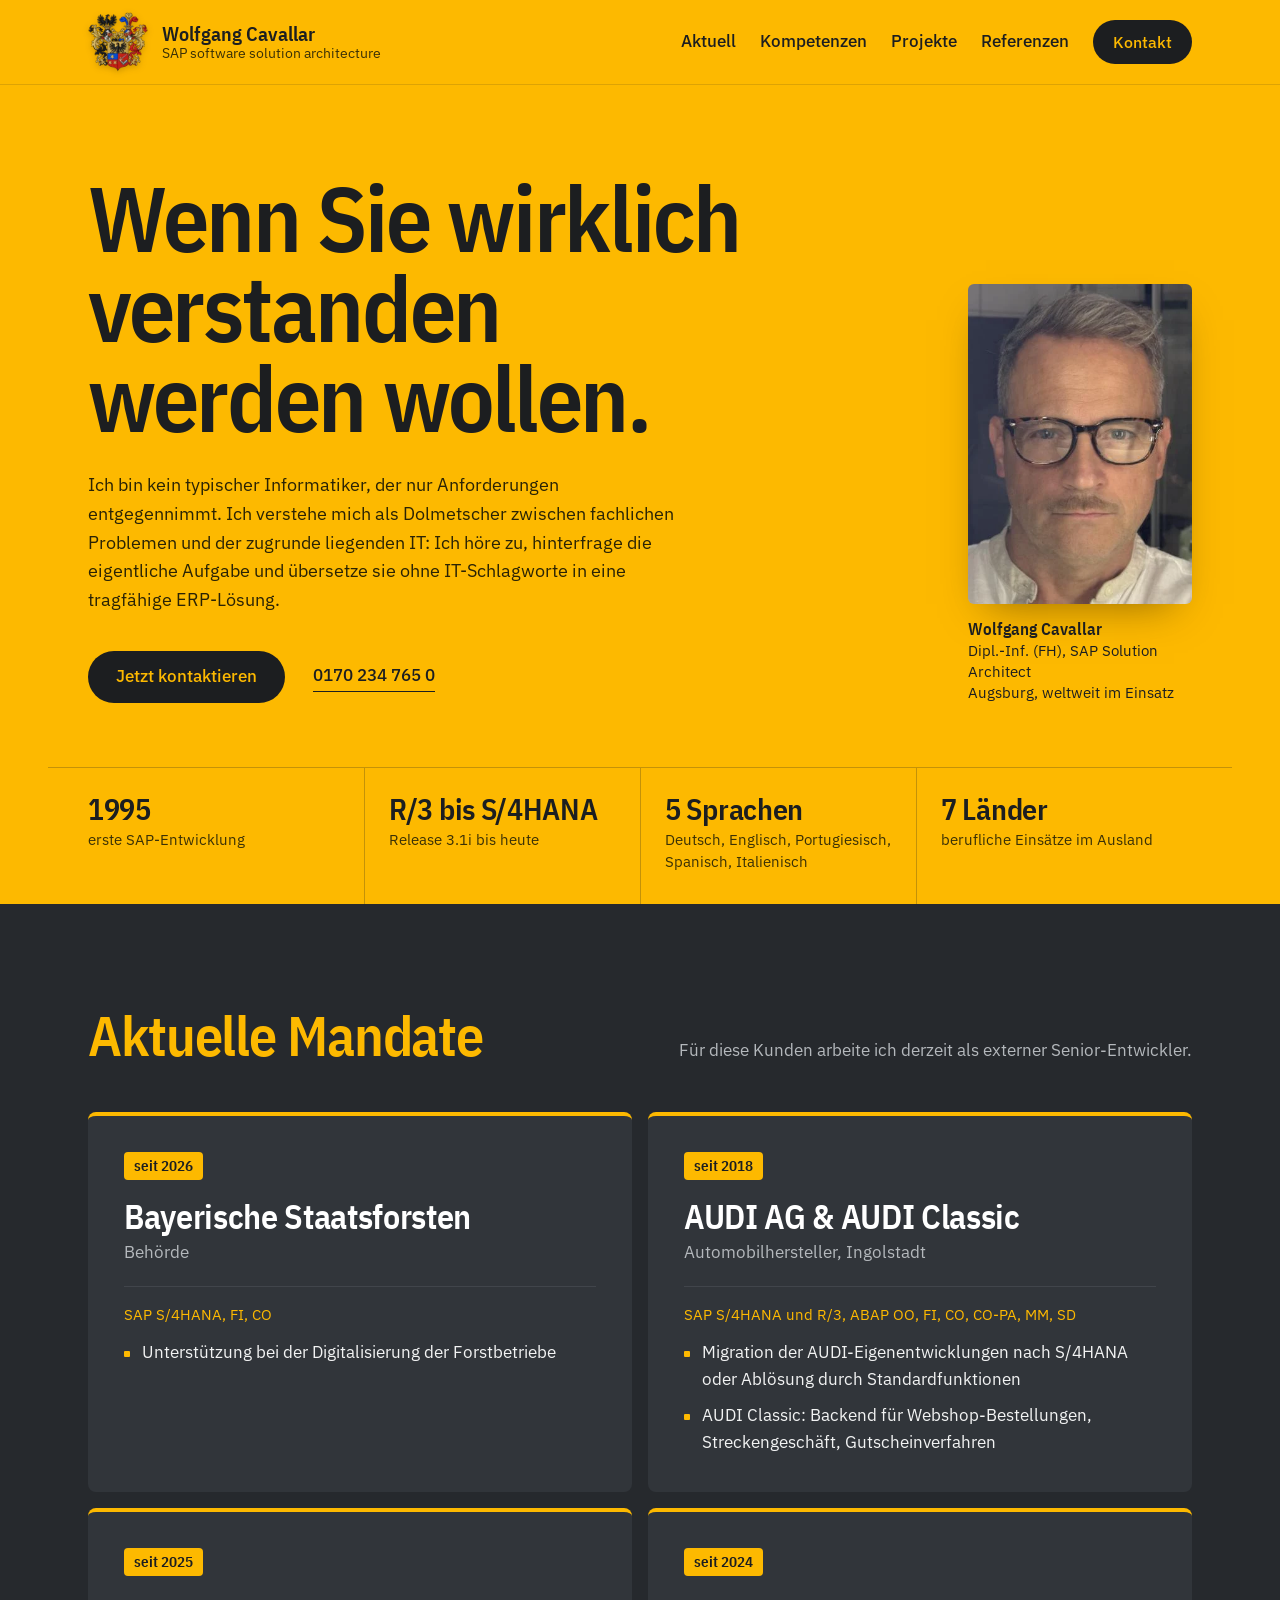
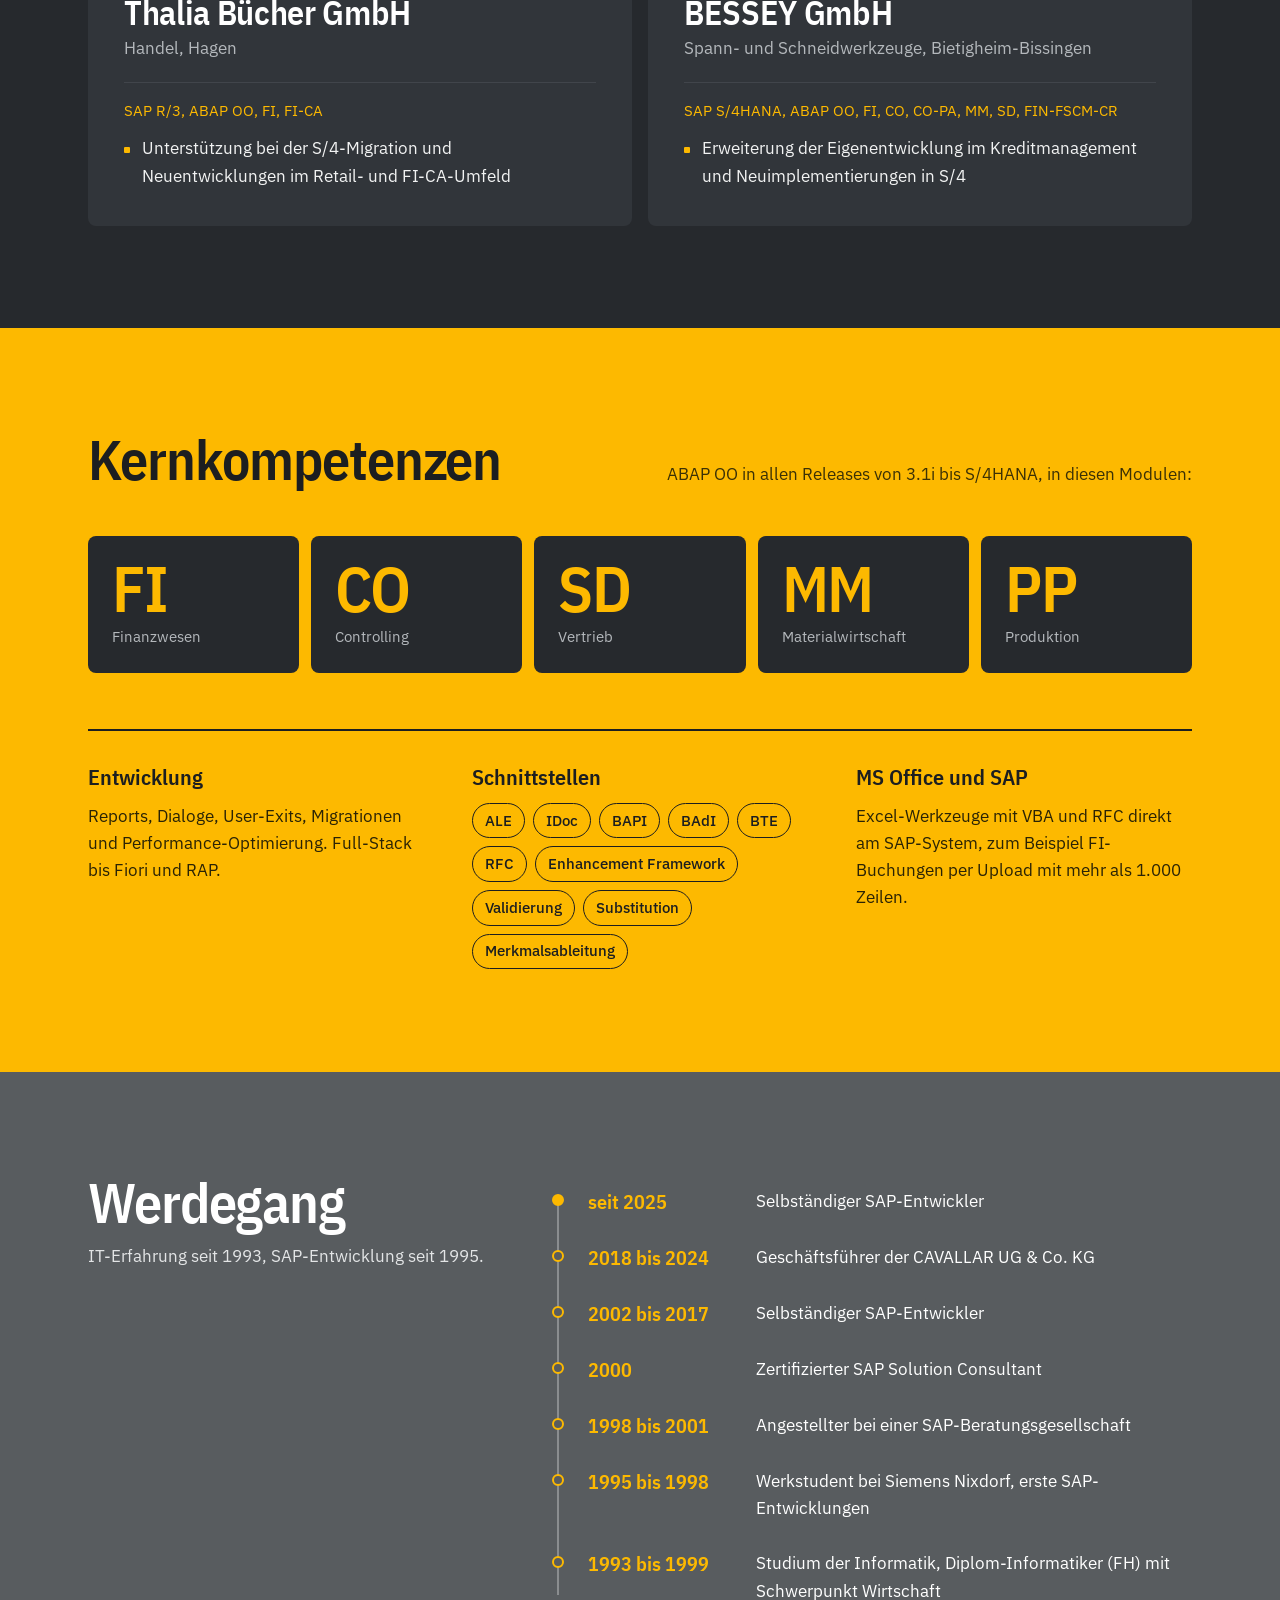
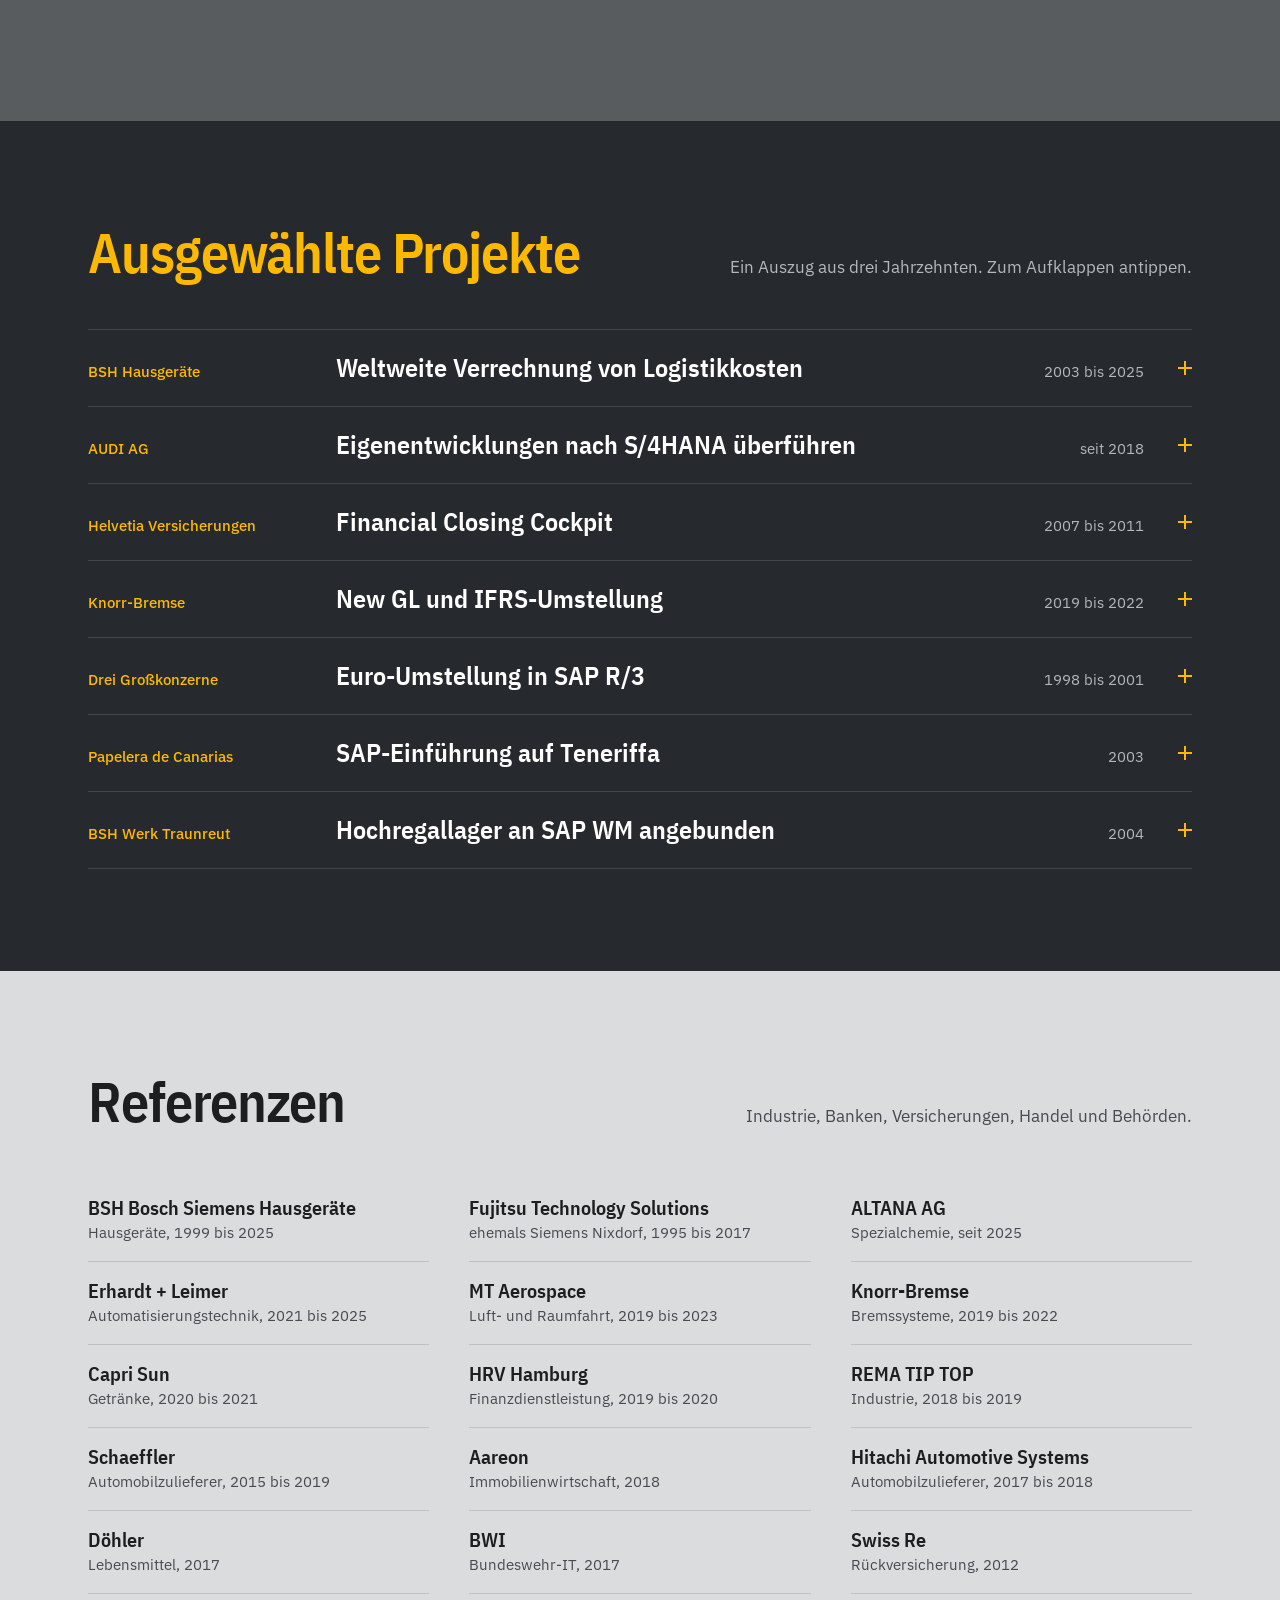
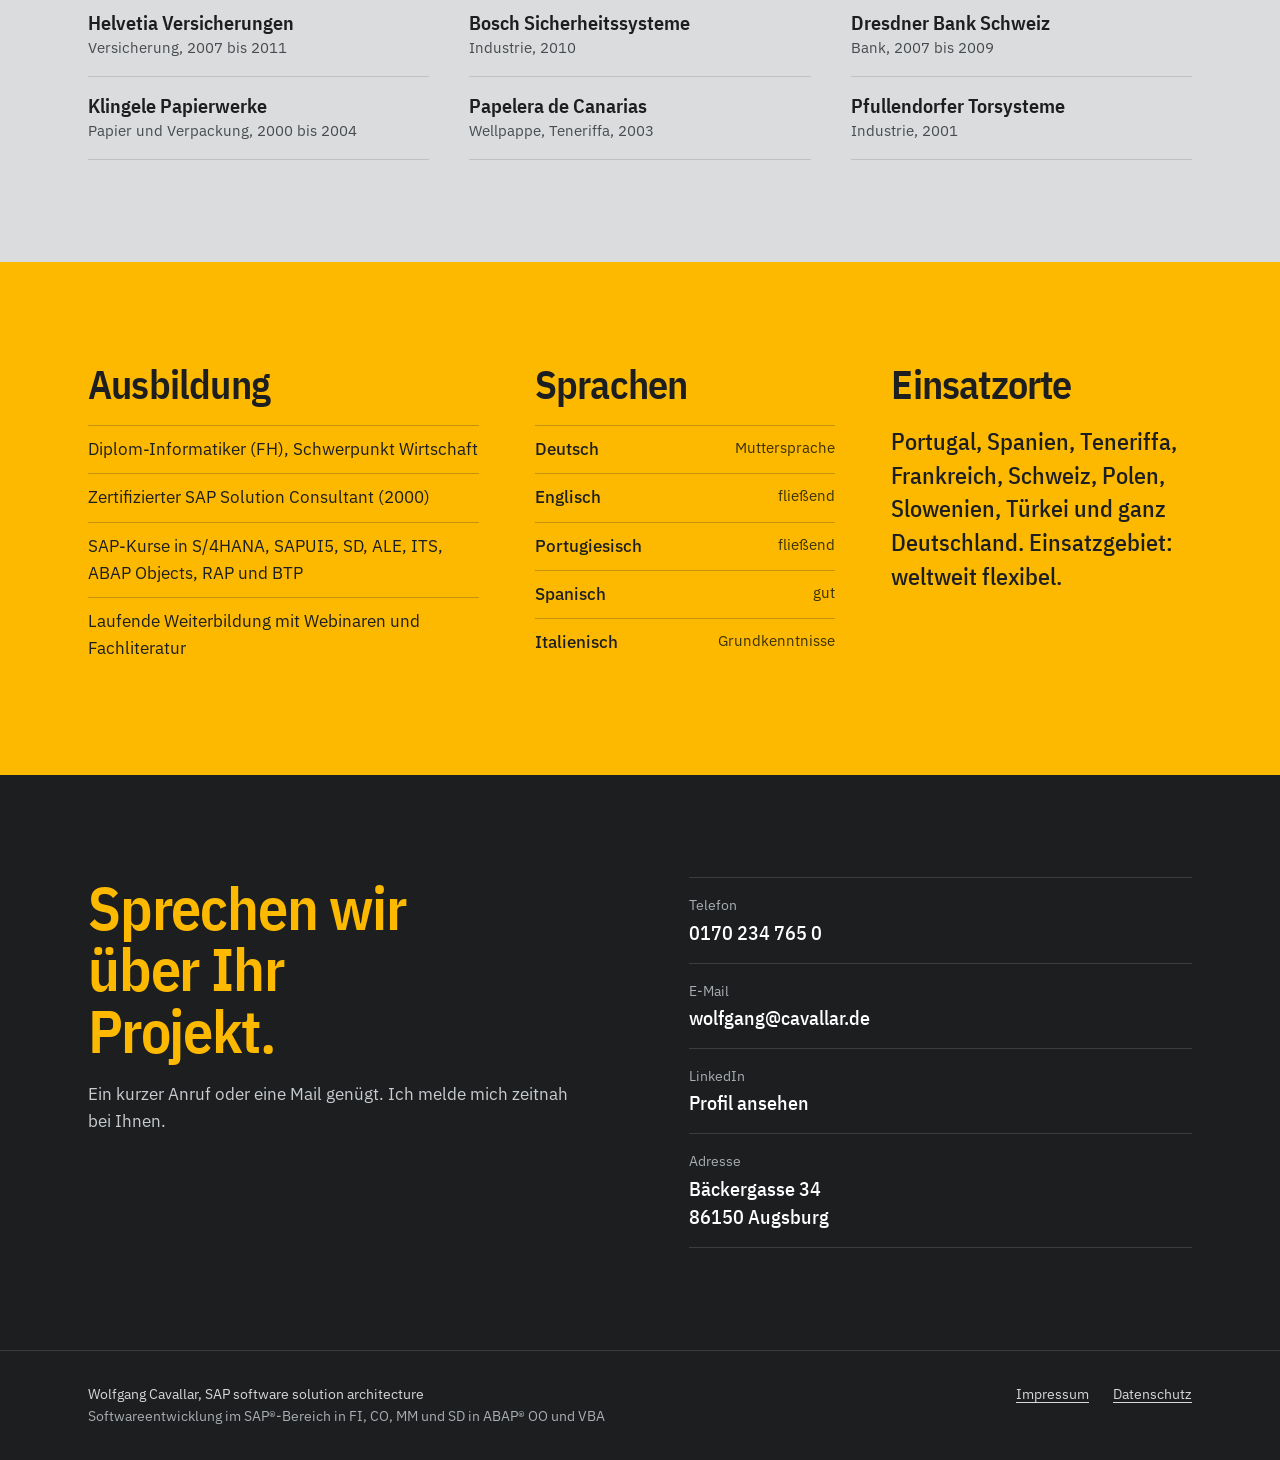
==== index.html @ 6c16fbde "Redesign with yellow and graphite bands, add profile content Split clients into current mandates (Ba" ====
<!doctype html>
<html lang="de">
<head>
  <meta charset="utf-8">
  <meta name="viewport" content="width=device-width, initial-scale=1">
  <title>Wolfgang Cavallar – SAP Solution Architect</title>
  <meta name="description" content="Wolfgang Cavallar, Dipl.-Inf. (FH), SAP Solution Architect in Augsburg. SAP-Entwicklung seit 1995, von R/3 bis S/4HANA: ABAP OO, Schnittstellen, Migrationen in FI, CO, SD, MM und PP.">
  <meta name="theme-color" content="#FDB900">
  <link rel="icon" type="image/png" href="assets/img/favicon-64.png">
  <link rel="apple-touch-icon" href="assets/img/apple-touch-icon.png">
  <link rel="preload" href="assets/fonts/ibm-plex-sans-condensed-latin-600-normal.woff2" as="font" type="font/woff2" crossorigin>
  <link rel="preload" href="assets/fonts/ibm-plex-sans-latin-400-normal.woff2" as="font" type="font/woff2" crossorigin>
  <link rel="stylesheet" href="assets/styles.css">
</head>
<body>
  <a class="skip" href="#inhalt">Zum Inhalt springen</a>

  <header class="topbar">
    <div class="wrap bar">
      <a class="brand" href="#top" aria-label="Wolfgang Cavallar, zum Seitenanfang">
        <picture>
          <source srcset="assets/img/wappen-160.webp 1x, assets/img/wappen-320.webp 2x" type="image/webp">
          <img src="assets/img/wappen-160.png" width="80" height="80" alt="Familienwappen Cavallar">
        </picture>
        <span class="brand-text">
          <span class="brand-name">Wolfgang Cavallar</span>
          <span class="brand-sub">SAP software solution architecture</span>
        </span>
      </a>
      <nav class="nav" aria-label="Hauptnavigation">
        <a href="#aktuell">Aktuell</a>
        <a href="#kompetenzen">Kompetenzen</a>
        <a href="#projekte">Projekte</a>
        <a href="#referenzen">Referenzen</a>
        <a class="btn btn-dark" href="#kontakt">Kontakt</a>
      </nav>
    </div>
  </header>

  <section class="hero" id="top">
    <div class="wrap hero-body">
      <div class="hero-copy">
        <h1>Wenn Sie wirklich verstanden werden wollen.</h1>
        <p class="lead">Ich bin kein typischer Informatiker, der nur Anforderungen entgegennimmt. Ich verstehe mich als Dolmetscher zwischen fachlichen Problemen und der zugrunde liegenden IT: Ich höre zu, hinterfrage die eigentliche Aufgabe und übersetze sie ohne IT-Schlagworte in eine tragfähige ERP-Lösung.</p>
        <div class="hero-actions">
          <a class="btn btn-dark btn-lg" href="#kontakt">Jetzt kontaktieren</a>
          <a class="hero-phone" href="tel:+491702347650">0170 234 765 0</a>
        </div>
      </div>
      <figure class="portrait">
        <picture>
          <source srcset="assets/img/wolfgang-cavallar.webp" type="image/webp">
          <img src="assets/img/wolfgang-cavallar.jpg" width="359" height="512" alt="Porträt von Wolfgang Cavallar">
        </picture>
        <figcaption>
          <strong>Wolfgang Cavallar</strong>
          <span>Dipl.-Inf. (FH), SAP Solution Architect</span>
          <span>Augsburg, weltweit im Einsatz</span>
        </figcaption>
      </figure>
    </div>

    <div class="wrap facts" role="list">
      <p role="listitem"><strong>1995</strong><span>erste SAP-Entwicklung</span></p>
      <p role="listitem"><strong>R/3 bis S/4HANA</strong><span>Release 3.1i bis heute</span></p>
      <p role="listitem"><strong>5 Sprachen</strong><span>Deutsch, Englisch, Portugiesisch, Spanisch, Italienisch</span></p>
      <p role="listitem"><strong>7 Länder</strong><span>berufliche Einsätze im Ausland</span></p>
    </div>
  </section>

  <main id="inhalt">
    <section class="band band-graphite" id="aktuell" aria-labelledby="aktuell-title">
      <div class="wrap">
        <div class="head">
          <h2 id="aktuell-title">Aktuelle Mandate</h2>
          <p>Für diese Kunden arbeite ich derzeit als externer Senior-Entwickler.</p>
        </div>

        <div class="mandates">
          <article class="mandate">
            <p class="m-since">seit 2026</p>
            <h3>Bayerische Staatsforsten</h3>
            <p class="m-sector">Behörde</p>
            <p class="m-stack">SAP S/4HANA, FI, CO</p>
            <ul><li>Unterstützung bei der Digitalisierung der Forstbetriebe</li></ul>
          </article>
          <article class="mandate">
            <p class="m-since">seit 2018</p>
            <h3>AUDI AG &amp; AUDI Classic</h3>
            <p class="m-sector">Automobilhersteller, Ingolstadt</p>
            <p class="m-stack">SAP S/4HANA und R/3, ABAP OO, FI, CO, CO-PA, MM, SD</p>
            <ul>
              <li>Migration der AUDI-Eigenentwicklungen nach S/4HANA oder Ablösung durch Standardfunktionen</li>
              <li>AUDI Classic: Backend für Webshop-Bestellungen, Streckengeschäft, Gutscheinverfahren</li>
            </ul>
          </article>
          <article class="mandate">
            <p class="m-since">seit 2025</p>
            <h3>Thalia Bücher GmbH</h3>
            <p class="m-sector">Handel, Hagen</p>
            <p class="m-stack">SAP R/3, ABAP OO, FI, FI-CA</p>
            <ul><li>Unterstützung bei der S/4-Migration und Neuentwicklungen im Retail- und FI-CA-Umfeld</li></ul>
          </article>
          <article class="mandate">
            <p class="m-since">seit 2024</p>
            <h3>BESSEY GmbH</h3>
            <p class="m-sector">Spann- und Schneidwerkzeuge, Bietigheim-Bissingen</p>
            <p class="m-stack">SAP S/4HANA, ABAP OO, FI, CO, CO-PA, MM, SD, FIN-FSCM-CR</p>
            <ul><li>Erweiterung der Eigenentwicklung im Kreditmanagement und Neuimplementierungen in S/4</li></ul>
          </article>
        </div>
      </div>
    </section>

    <section class="band band-yellow" id="kompetenzen" aria-labelledby="komp-title">
      <div class="wrap">
        <div class="head">
          <h2 id="komp-title">Kernkompetenzen</h2>
          <p>ABAP OO in allen Releases von 3.1i bis S/4HANA, in diesen Modulen:</p>
        </div>

        <div class="modules" role="list" aria-label="SAP-Module">
          <p role="listitem"><strong>FI</strong><span>Finanzwesen</span></p>
          <p role="listitem"><strong>CO</strong><span>Controlling</span></p>
          <p role="listitem"><strong>SD</strong><span>Vertrieb</span></p>
          <p role="listitem"><strong>MM</strong><span>Materialwirtschaft</span></p>
          <p role="listitem"><strong>PP</strong><span>Produktion</span></p>
        </div>

        <div class="skills">
          <div>
            <h3>Entwicklung</h3>
            <p>Reports, Dialoge, User-Exits, Migrationen und Performance-Optimierung. Full-Stack bis Fiori und RAP.</p>
          </div>
          <div>
            <h3>Schnittstellen</h3>
            <ul class="tags">
              <li>ALE</li><li>IDoc</li><li>BAPI</li><li>BAdI</li><li>BTE</li><li>RFC</li>
              <li>Enhancement Framework</li><li>Validierung</li><li>Substitution</li><li>Merkmalsableitung</li>
            </ul>
          </div>
          <div>
            <h3>MS Office und SAP</h3>
            <p>Excel-Werkzeuge mit VBA und RFC direkt am SAP-System, zum Beispiel FI-Buchungen per Upload mit mehr als 1.000 Zeilen.</p>
          </div>
        </div>
      </div>
    </section>

    <section class="band band-slate" id="werdegang" aria-labelledby="werdegang-title">
      <div class="wrap split">
        <div class="head">
          <h2 id="werdegang-title">Werdegang</h2>
          <p>IT-Erfahrung seit 1993, SAP-Entwicklung seit 1995.</p>
        </div>
        <ol class="timeline">
          <li><span class="t-year">seit 2025</span><span class="t-what">Selbständiger SAP-Entwickler</span></li>
          <li><span class="t-year">2018 bis 2024</span><span class="t-what">Geschäftsführer der CAVALLAR UG &amp; Co. KG</span></li>
          <li><span class="t-year">2002 bis 2017</span><span class="t-what">Selbständiger SAP-Entwickler</span></li>
          <li><span class="t-year">2000</span><span class="t-what">Zertifizierter SAP Solution Consultant</span></li>
          <li><span class="t-year">1998 bis 2001</span><span class="t-what">Angestellter bei einer SAP-Beratungsgesellschaft</span></li>
          <li><span class="t-year">1995 bis 1998</span><span class="t-what">Werkstudent bei Siemens Nixdorf, erste SAP-Entwicklungen</span></li>
          <li><span class="t-year">1993 bis 1999</span><span class="t-what">Studium der Informatik, Diplom-Informatiker (FH) mit Schwerpunkt Wirtschaft</span></li>
        </ol>
      </div>
    </section>

    <section class="band band-graphite" id="projekte" aria-labelledby="projekte-title">
      <div class="wrap">
        <div class="head">
          <h2 id="projekte-title">Ausgewählte Projekte</h2>
          <p>Ein Auszug aus drei Jahrzehnten. Zum Aufklappen antippen.</p>
        </div>

        <div class="projects">
          <details>
            <summary><span class="p-client">BSH Hausgeräte</span><span class="p-title">Weltweite Verrechnung von Logistikkosten</span><span class="p-years">2003 bis 2025</span></summary>
            <ul>
              <li>Konzept und Entwicklung in FI, CO und SD: Fracht-, Service- und Lagerkosten verursachergerecht auf Basis von Lieferungen und Lagerbestand umlegen</li>
              <li>Preisfindungslogik, Sonderkonditionen, CO-PA-Belege und Überwachungsmonitor</li>
              <li>Im Einsatz in Deutschland, Frankreich, Polen, Spanien, Portugal, der Türkei und weiteren Ländern</li>
            </ul>
          </details>
          <details>
            <summary><span class="p-client">AUDI AG</span><span class="p-title">Eigenentwicklungen nach S/4HANA überführen</span><span class="p-years">seit 2018</span></summary>
            <ul>
              <li>Prozessanalyse jeder Eigenentwicklung: nach S/4HANA überführen oder durch Standard ablösen</li>
              <li>Schnittstelle zum Buchen von Herstellkosten in FI, Buchungsapplikation für die Kostenträgerkonsolidierung</li>
              <li>OCI-Katalog im Bestellprozess, Korrespondenzsteuerung im Business Partner</li>
            </ul>
          </details>
          <details>
            <summary><span class="p-client">Helvetia Versicherungen</span><span class="p-title">Financial Closing Cockpit</span><span class="p-years">2007 bis 2011</span></summary>
            <ul>
              <li>Eigenes Closing Cockpit für die Schweiz, Spanien, Österreich und Frankreich in einer verteilten Systemlandschaft</li>
              <li>FI-Add-on, das Aufwandszeilen zur Laufzeit auf Segmente verteilt, ohne Systemmodifikation</li>
              <li>Kalkulation und Buchung latenter Steuern in der Schweiz</li>
            </ul>
          </details>
          <details>
            <summary><span class="p-client">Knorr-Bremse</span><span class="p-title">New GL und IFRS-Umstellung</span><span class="p-years">2019 bis 2022</span></summary>
            <ul>
              <li>Werkzeuge für Abgrenzungsbuchungen (IFRS Adjustment Tool)</li>
              <li>Im Auftrag von Ernst &amp; Young</li>
            </ul>
          </details>
          <details>
            <summary><span class="p-client">Drei Großkonzerne</span><span class="p-title">Euro-Umstellung in SAP R/3</span><span class="p-years">1998 bis 2001</span></summary>
            <ul>
              <li>Planung und Koordination der Umstellung aller europäischen Systeme</li>
              <li>Customizing für Doppelwährungsphase und auslaufende Währungen, viele Sonderprogramme</li>
            </ul>
          </details>
          <details>
            <summary><span class="p-client">Papelera de Canarias</span><span class="p-title">SAP-Einführung auf Teneriffa</span><span class="p-years">2003</span></summary>
            <ul>
              <li>Einführung von SAP R/3 bei einem Wellpappenwerk in Santa Cruz</li>
              <li>Anwender in Büro und Fabrik betreut und auf Spanisch geschult, Go-live im Vertrieb begleitet</li>
            </ul>
          </details>
          <details>
            <summary><span class="p-client">BSH Werk Traunreut</span><span class="p-title">Hochregallager an SAP WM angebunden</span><span class="p-years">2004</span></summary>
            <ul>
              <li>Kommunikation zwischen Lagersteuerung und SAP Warehouse Management über RFC</li>
              <li>Notfallkonzepte für Deadlocks beim Ein- und Auslagern, lückenloses Protokoll aller Bewegungen</li>
            </ul>
          </details>
        </div>
      </div>
    </section>

    <section class="band band-mist" id="referenzen" aria-labelledby="ref-title">
      <div class="wrap">
        <div class="head">
          <h2 id="ref-title">Referenzen</h2>
          <p>Industrie, Banken, Versicherungen, Handel und Behörden.</p>
        </div>

        <ul class="refs">
          <li><span>BSH Bosch Siemens Hausgeräte</span><small>Hausgeräte, 1999 bis 2025</small></li>
          <li><span>Fujitsu Technology Solutions</span><small>ehemals Siemens Nixdorf, 1995 bis 2017</small></li>
          <li><span>ALTANA AG</span><small>Spezialchemie, seit 2025</small></li>
          <li><span>Erhardt + Leimer</span><small>Automatisierungstechnik, 2021 bis 2025</small></li>
          <li><span>MT Aerospace</span><small>Luft- und Raumfahrt, 2019 bis 2023</small></li>
          <li><span>Knorr-Bremse</span><small>Bremssysteme, 2019 bis 2022</small></li>
          <li><span>Capri Sun</span><small>Getränke, 2020 bis 2021</small></li>
          <li><span>HRV Hamburg</span><small>Finanzdienstleistung, 2019 bis 2020</small></li>
          <li><span>REMA TIP TOP</span><small>Industrie, 2018 bis 2019</small></li>
          <li><span>Schaeffler</span><small>Automobilzulieferer, 2015 bis 2019</small></li>
          <li><span>Aareon</span><small>Immobilienwirtschaft, 2018</small></li>
          <li><span>Hitachi Automotive Systems</span><small>Automobilzulieferer, 2017 bis 2018</small></li>
          <li><span>Döhler</span><small>Lebensmittel, 2017</small></li>
          <li><span>BWI</span><small>Bundeswehr-IT, 2017</small></li>
          <li><span>Swiss Re</span><small>Rückversicherung, 2012</small></li>
          <li><span>Helvetia Versicherungen</span><small>Versicherung, 2007 bis 2011</small></li>
          <li><span>Bosch Sicherheitssysteme</span><small>Industrie, 2010</small></li>
          <li><span>Dresdner Bank Schweiz</span><small>Bank, 2007 bis 2009</small></li>
          <li><span>Klingele Papierwerke</span><small>Papier und Verpackung, 2000 bis 2004</small></li>
          <li><span>Papelera de Canarias</span><small>Wellpappe, Teneriffa, 2003</small></li>
          <li><span>Pfullendorfer Torsysteme</span><small>Industrie, 2001</small></li>
        </ul>
      </div>
    </section>

    <section class="band band-yellow" id="ausbildung" aria-labelledby="ausb-title">
      <div class="wrap trio">
        <div>
          <h2 id="ausb-title">Ausbildung</h2>
          <ul class="plain">
            <li>Diplom-Informatiker (FH), Schwerpunkt Wirtschaft</li>
            <li>Zertifizierter SAP Solution Consultant (2000)</li>
            <li>SAP-Kurse in S/4HANA, SAPUI5, SD, ALE, ITS, ABAP Objects, RAP und BTP</li>
            <li>Laufende Weiterbildung mit Webinaren und Fachliteratur</li>
          </ul>
        </div>
        <div>
          <h2>Sprachen</h2>
          <ul class="langs">
            <li><span>Deutsch</span><small>Muttersprache</small></li>
            <li><span>Englisch</span><small>fließend</small></li>
            <li><span>Portugiesisch</span><small>fließend</small></li>
            <li><span>Spanisch</span><small>gut</small></li>
            <li><span>Italienisch</span><small>Grundkenntnisse</small></li>
          </ul>
        </div>
        <div>
          <h2>Einsatzorte</h2>
          <p class="countries">Portugal, Spanien, Teneriffa, Frankreich, Schweiz, Polen, Slowenien, Türkei und ganz Deutschland. Einsatzgebiet: weltweit flexibel.</p>
        </div>
      </div>
    </section>

    <section class="contact" id="kontakt" aria-labelledby="kontakt-title">
      <div class="wrap contact-grid">
        <div>
          <h2 id="kontakt-title">Sprechen wir über Ihr Projekt.</h2>
          <p class="contact-text">Ein kurzer Anruf oder eine Mail genügt. Ich melde mich zeitnah bei Ihnen.</p>
        </div>
        <dl class="contact-list">
          <div>
            <dt>Telefon</dt>
            <dd><a href="tel:+491702347650">0170 234 765 0</a></dd>
          </div>
          <div>
            <dt>E-Mail</dt>
            <dd><a href="mailto:wolfgang@cavallar.de">wolfgang@cavallar.de</a></dd>
          </div>
          <div>
            <dt>LinkedIn</dt>
            <dd><a href="https://www.linkedin.com/in/wolfgang-cavallar-43407275" rel="noopener" target="_blank">Profil ansehen</a></dd>
          </div>
          <div>
            <dt>Adresse</dt>
            <dd>Bäckergasse 34<br>86150 Augsburg</dd>
          </div>
        </dl>
      </div>
    </section>
  </main>

  <footer class="footer">
    <div class="wrap footer-grid">
      <p>Wolfgang Cavallar, SAP software solution architecture<br>
        <span>Softwareentwicklung im SAP®-Bereich in FI, CO, MM und SD in ABAP® OO und VBA</span></p>
      <nav aria-label="Rechtliches">
        <a href="impressum.html">Impressum</a>
        <a href="datenschutz.html">Datenschutz</a>
      </nav>
    </div>
  </footer>
</body>
</html>
---- assets/styles.css ----
@font-face { font-family: "Plex Sans"; src: url("fonts/ibm-plex-sans-latin-400-normal.woff2") format("woff2"); font-weight: 400; font-display: swap; }
@font-face { font-family: "Plex Sans"; src: url("fonts/ibm-plex-sans-latin-500-normal.woff2") format("woff2"); font-weight: 500; font-display: swap; }
@font-face { font-family: "Plex Sans"; src: url("fonts/ibm-plex-sans-latin-600-normal.woff2") format("woff2"); font-weight: 600; font-display: swap; }
@font-face { font-family: "Plex Condensed"; src: url("fonts/ibm-plex-sans-condensed-latin-500-normal.woff2") format("woff2"); font-weight: 500; font-display: swap; }
@font-face { font-family: "Plex Condensed"; src: url("fonts/ibm-plex-sans-condensed-latin-600-normal.woff2") format("woff2"); font-weight: 600; font-display: swap; }

:root {
  /* Gelb und Grau aus der bisherigen Seite */
  --yellow: #FDB900;
  --ink: #1C1E20;
  --graphite: #26292D;
  --graphite-2: #31353A;
  --graphite-line: #41454B;
  --slate: #585C5F;
  --mist: #DADCDD;
  --mist-line: #BFC2C4;
  --on-dark: #F2F3F3;
  --on-dark-muted: #B4B8BC;
  --on-light-muted: #474B4F;
  --on-yellow-muted: #3B3106;

  --display: "Plex Condensed", "Arial Narrow", sans-serif;
  --text: "Plex Sans", system-ui, sans-serif;

  --wrap: 74rem;
  --gutter: clamp(1rem, 4vw, 2.5rem);
  --band: clamp(4rem, 8vw, 7rem);
}

*, *::before, *::after { box-sizing: border-box; }
html { scroll-behavior: smooth; scroll-padding-top: 5.5rem; -webkit-text-size-adjust: 100%; }
@media (prefers-reduced-motion: reduce) { html { scroll-behavior: auto; } }

body {
  margin: 0;
  background: var(--graphite);
  color: var(--ink);
  font: 400 1.0625rem/1.6 var(--text);
  text-rendering: optimizeLegibility;
}

img { display: block; max-width: 100%; height: auto; }
h1, h2, h3, p, ul, ol, dl, dd, figure { margin: 0; }
ul, ol { padding: 0; list-style: none; }

::selection { background: var(--yellow); color: var(--ink); }
a { color: inherit; text-underline-offset: 0.2em; text-decoration-thickness: 1px; }
:focus-visible { outline: 3px solid var(--ink); outline-offset: 3px; border-radius: 2px; }
.band-graphite :focus-visible, .band-slate :focus-visible, .contact :focus-visible, .footer :focus-visible { outline-color: var(--yellow); }

.wrap { max-width: var(--wrap); margin: 0 auto; padding: 0 var(--gutter); }

.skip { position: absolute; left: -999px; top: 0; background: var(--ink); color: #fff; padding: 0.75rem 1rem; z-index: 20; }
.skip:focus { left: 1rem; top: 1rem; }

/* Buttons */
.btn {
  display: inline-flex; align-items: center; justify-content: center;
  min-height: 2.75rem; padding: 0.5rem 1.25rem;
  font: 500 1rem/1 var(--text); text-decoration: none;
  border-radius: 999px; transition: background-color .2s ease, color .2s ease;
}
.btn-dark { background: var(--ink); color: var(--yellow); }
.btn-dark:hover { background: var(--graphite-2); color: #fff; }
.btn-lg { min-height: 3.25rem; padding: 0.75rem 1.75rem; font-size: 1.0625rem; }

/* Kopfleiste, bleibt beim Scrollen stehen */
.topbar {
  position: sticky; top: 0; z-index: 10;
  background: var(--yellow);
  border-bottom: 1px solid rgba(28, 30, 32, .14);
}
.bar { display: flex; align-items: center; justify-content: space-between; gap: 1rem; padding-top: 0.75rem; padding-bottom: 0.75rem; }
.brand { display: flex; align-items: center; gap: 0.875rem; text-decoration: none; }
.brand img { width: 3.75rem; height: 3.75rem; filter: drop-shadow(0 2px 3px rgba(60, 40, 0, .25)); }
.brand-text { display: flex; flex-direction: column; line-height: 1.2; }
.brand-name { font: 600 1.25rem/1.15 var(--display); }
.brand-sub { font-size: 0.875rem; color: var(--on-yellow-muted); }
.nav { display: flex; align-items: center; gap: 1.5rem; }
.nav a:not(.btn) { text-decoration: none; font-weight: 500; }
.nav a:not(.btn):hover { text-decoration: underline; }

/* Hero */
.hero { background: var(--yellow); color: var(--ink); }
.hero-body {
  display: grid; grid-template-columns: minmax(0, 1fr) auto; align-items: end;
  gap: clamp(2rem, 6vw, 5rem);
  padding-top: clamp(2.5rem, 7vw, 5.5rem); padding-bottom: clamp(2.5rem, 5vw, 4rem);
}
.hero h1 {
  font: 600 clamp(2.75rem, 7.4vw, 5.75rem)/0.98 var(--display);
  letter-spacing: -0.025em; max-width: 15ch; text-wrap: balance;
}
.lead { margin-top: 1.75rem; max-width: 38rem; font-size: clamp(1.0625rem, 1.4vw, 1.1875rem); color: #2A2305; }
.hero-actions { display: flex; flex-wrap: wrap; align-items: center; gap: 1.25rem 1.75rem; margin-top: 2.25rem; }
.hero-phone { font-weight: 500; font-size: 1.0625rem; text-decoration: none; border-bottom: 1px solid currentColor; padding-bottom: 2px; }
.hero-phone:hover { border-bottom-width: 2px; }

.portrait { width: clamp(11rem, 20vw, 14rem); }
.portrait img {
  width: 100%; aspect-ratio: 359 / 512; object-fit: cover;
  border-radius: 6px; box-shadow: 0 18px 40px -18px rgba(60, 40, 0, .55);
}
.portrait figcaption { display: flex; flex-direction: column; margin-top: 0.875rem; font-size: 0.9375rem; line-height: 1.4; }
.portrait strong { font: 600 1.0625rem/1.3 var(--display); }

.facts {
  display: grid; grid-template-columns: repeat(4, minmax(0, 1fr));
  border-top: 1px solid rgba(28, 30, 32, .25);
}
.facts p { display: flex; flex-direction: column; gap: 0.25rem; padding: 1.5rem 1.5rem 2rem 0; }
.facts p + p { padding-left: 1.5rem; border-left: 1px solid rgba(28, 30, 32, .25); }
.facts strong { font: 600 clamp(1.375rem, 2.4vw, 1.875rem)/1.1 var(--display); letter-spacing: -0.01em; }
.facts span { font-size: 0.9375rem; color: var(--on-yellow-muted); line-height: 1.45; }

/* Einmaliger Auftritt beim Laden */
@media (prefers-reduced-motion: no-preference) {
  .brand img { animation: crest-in .9s cubic-bezier(.16, 1, .3, 1) both; }
  .hero h1 { animation: rise .9s cubic-bezier(.16, 1, .3, 1) .08s both; }
  @keyframes crest-in { from { opacity: 0; transform: scale(.85) rotate(-4deg); } }
  @keyframes rise { from { opacity: 0; transform: translateY(14px); } }
}

/* Bänder */
.band { padding: var(--band) 0; }
.band-graphite { background: var(--graphite); color: var(--on-dark); }
.band-yellow { background: var(--yellow); color: var(--ink); }
.band-slate { background: var(--slate); color: #fff; }
.band-mist { background: var(--mist); color: var(--ink); }

.head { display: flex; flex-wrap: wrap; align-items: baseline; justify-content: space-between; gap: 0.75rem 3rem; margin-bottom: clamp(2rem, 4vw, 3rem); }
.head h2, .trio h2 { font: 600 clamp(2rem, 4.6vw, 3.5rem)/1.02 var(--display); letter-spacing: -0.02em; }
.head p { max-width: 34rem; }
.band-graphite .head h2 { color: var(--yellow); }
.band-graphite .head p { color: var(--on-dark-muted); }
.band-slate .head p { color: #E3E5E6; }
.band-mist .head p { color: var(--on-light-muted); }
.band-yellow .head p { color: var(--on-yellow-muted); }

/* Aktuelle Mandate */
.mandates { display: grid; grid-template-columns: repeat(2, minmax(0, 1fr)); gap: 1rem; }
.mandate {
  display: flex; flex-direction: column;
  background: var(--graphite-2); border-radius: 8px;
  padding: clamp(1.5rem, 3vw, 2.25rem);
  border-top: 4px solid var(--yellow);
}
.m-since { font: 600 0.9375rem/1 var(--display); color: var(--ink); background: var(--yellow); align-self: flex-start; padding: 0.4rem 0.625rem; border-radius: 4px; }
.mandate h3 { margin-top: 1.125rem; font: 600 clamp(1.5rem, 2.8vw, 2.125rem)/1.1 var(--display); color: #fff; letter-spacing: -0.01em; }
.m-sector { margin-top: 0.25rem; color: var(--on-dark-muted); }
.m-stack { margin-top: 1.25rem; padding-top: 1rem; border-top: 1px solid var(--graphite-line); font-size: 0.9375rem; color: var(--yellow); }
.mandate ul { margin-top: 0.75rem; }
.mandate li, .projects li { position: relative; padding-left: 1.125rem; }
.mandate li + li, .projects li + li { margin-top: 0.5rem; }
.mandate li::before, .projects li::before {
  content: ""; position: absolute; left: 0; top: 0.7em; width: 6px; height: 6px; border-radius: 1px; background: var(--yellow);
}

/* Kompetenzen */
.modules { display: grid; grid-template-columns: repeat(5, minmax(0, 1fr)); gap: clamp(0.375rem, 1.2vw, 0.75rem); }
.modules p {
  display: flex; flex-direction: column; gap: 0.5rem;
  background: var(--graphite); color: var(--on-dark); border-radius: 8px;
  padding: clamp(1rem, 2.4vw, 1.5rem);
}
.modules strong { font: 600 clamp(2rem, 5.4vw, 4rem)/0.9 var(--display); color: var(--yellow); letter-spacing: -0.02em; }
.modules span { font-size: 0.9375rem; color: var(--on-dark-muted); }

.skills { display: grid; grid-template-columns: repeat(3, minmax(0, 1fr)); gap: 2rem 3rem; margin-top: clamp(2.5rem, 5vw, 3.5rem); padding-top: 2rem; border-top: 2px solid var(--ink); }
.skills h3 { font: 600 1.375rem/1.25 var(--display); margin-bottom: 0.75rem; }
.skills p { color: #2A2305; }
.tags { display: flex; flex-wrap: wrap; gap: 0.5rem; }
.tags li { padding: 0.3rem 0.75rem; border: 1.5px solid var(--ink); border-radius: 999px; font-size: 0.9375rem; font-weight: 500; }

/* Werdegang */
.split { display: grid; grid-template-columns: minmax(0, 1fr) minmax(0, 1.6fr); gap: 2rem 4rem; }
.split .head { flex-direction: column; justify-content: flex-start; margin-bottom: 0; }
.timeline { position: relative; }
.timeline::before { content: ""; position: absolute; left: 5px; top: 1.5rem; bottom: 1.5rem; width: 2px; background: rgba(255, 255, 255, .3); }
.timeline li { position: relative; display: grid; grid-template-columns: 9rem 1fr; gap: 0.25rem 1.5rem; padding: 0.875rem 0 0.875rem 2.25rem; }
.timeline li::before {
  content: ""; position: absolute; left: 0; top: 1.25rem; width: 12px; height: 12px; border-radius: 50%;
  background: var(--slate); border: 2px solid var(--yellow);
}
.timeline li:first-child::before { background: var(--yellow); }
.t-year { font: 600 1.25rem/1.4 var(--display); color: var(--yellow); }
.t-what { color: #fff; }

/* Projekte */
.projects { border-top: 1px solid var(--graphite-line); }
.projects details { border-bottom: 1px solid var(--graphite-line); }
.projects summary {
  display: grid; grid-template-columns: 14rem minmax(0, 1fr) auto 1.5rem; align-items: baseline; gap: 0.5rem 1.5rem;
  padding: 1.375rem 0; cursor: pointer; list-style: none;
}
.projects summary::-webkit-details-marker { display: none; }
.projects summary::after {
  content: ""; width: 14px; height: 14px; align-self: center; justify-self: end;
  background:
    linear-gradient(var(--yellow), var(--yellow)) center / 100% 2px no-repeat,
    linear-gradient(var(--yellow), var(--yellow)) center / 2px 100% no-repeat;
  transition: transform .3s cubic-bezier(.16, 1, .3, 1);
}
.projects details[open] summary::after { transform: rotate(45deg); }
.p-client { font-size: 0.9375rem; font-weight: 500; color: var(--yellow); }
.p-title { font: 600 clamp(1.25rem, 2.4vw, 1.625rem)/1.2 var(--display); color: #fff; }
.p-years { font-size: 0.9375rem; color: var(--on-dark-muted); white-space: nowrap; }
.projects summary:hover .p-title { text-decoration: underline; text-decoration-color: var(--yellow); text-underline-offset: 0.18em; }
.projects details ul { padding: 0 0 1.75rem 15.5rem; color: var(--on-dark); max-width: calc(15.5rem + 62ch); }
@media (prefers-reduced-motion: no-preference) {
  .projects details[open] ul { animation: open .35s cubic-bezier(.16, 1, .3, 1); }
  @keyframes open { from { opacity: 0; transform: translateY(-6px); } }
}

/* Referenzen */
.refs { display: grid; grid-template-columns: repeat(3, minmax(0, 1fr)); column-gap: 2.5rem; }
.refs li { display: flex; flex-direction: column; padding: 1rem 0; border-bottom: 1px solid var(--mist-line); }
.refs span { font: 600 1.25rem/1.3 var(--display); }
.refs small { font-size: 0.9375rem; color: var(--on-light-muted); }

/* Ausbildung, Sprachen, Einsatzorte */
.trio { display: grid; grid-template-columns: 1.3fr 1fr 1fr; gap: 2.5rem 3.5rem; }
.trio h2 { font-size: clamp(1.75rem, 3.2vw, 2.5rem); margin-bottom: 1.25rem; }
.plain li { padding: 0.625rem 0; border-top: 1px solid rgba(28, 30, 32, .25); }
.langs li { display: flex; justify-content: space-between; gap: 1rem; padding: 0.625rem 0; border-top: 1px solid rgba(28, 30, 32, .25); }
.langs span { font-weight: 500; }
.langs small { font-size: 0.9375rem; color: var(--on-yellow-muted); }
.countries { font: 500 clamp(1.25rem, 2vw, 1.5rem)/1.4 var(--display); }

/* Kontakt */
.contact { background: var(--ink); color: #fff; padding: var(--band) 0; }
.contact-grid { display: grid; grid-template-columns: 1.1fr 1fr; gap: 3rem; align-items: start; }
.contact h2 { font: 600 clamp(2.25rem, 5vw, 3.75rem)/1.02 var(--display); letter-spacing: -0.02em; color: var(--yellow); max-width: 12ch; }
.contact-text { margin-top: 1.25rem; max-width: 30rem; color: #C9CCCF; }
.contact-list div { padding: 1rem 0; border-bottom: 1px solid #3A3D41; }
.contact-list div:first-child { border-top: 1px solid #3A3D41; }
.contact-list dt { font-size: 0.875rem; color: #A9ADB1; }
.contact-list dd { font: 500 1.25rem/1.4 var(--display); margin-top: 0.125rem; }
.contact-list a { text-decoration: none; background-image: linear-gradient(var(--yellow), var(--yellow)); background-size: 0 2px; background-position: 0 100%; background-repeat: no-repeat; transition: background-size .25s ease; }
.contact-list a:hover { background-size: 100% 2px; }

/* Footer */
.footer { background: var(--ink); color: #A9ADB1; border-top: 1px solid #3A3D41; padding: 2rem 0; font-size: 0.875rem; }
.footer-grid { display: flex; flex-wrap: wrap; justify-content: space-between; gap: 1rem 2rem; }
.footer p { color: #D6D8DA; }
.footer p span { color: #A9ADB1; }
.footer nav { display: flex; gap: 1.5rem; }
.footer a { color: #D6D8DA; }
.footer a:hover { color: var(--yellow); }

/* Rechtstexte */
.legal-head { background: var(--yellow); }
.legal { background: var(--mist); padding: var(--band) 0; }
.legal h1 { font: 600 clamp(2.25rem, 5vw, 3.5rem)/1.05 var(--display); letter-spacing: -0.02em; }
.legal h2 { font: 600 1.375rem/1.3 var(--display); margin-top: 2.5rem; }
.legal p { margin-top: 0.75rem; max-width: 65ch; }
.legal .note { margin-top: 2rem; padding: 1rem 1.25rem; background: var(--yellow); border-radius: 6px; }

/* Tablet */
@media (max-width: 64rem) {
  .nav a:not(.btn) { display: none; }
  .projects summary { grid-template-columns: minmax(0, 1fr) auto 1.5rem; }
  .p-client { grid-column: 1 / -1; }
  .projects details ul { padding-left: 0; }
  .refs { grid-template-columns: repeat(2, minmax(0, 1fr)); }
  .trio { grid-template-columns: 1fr 1fr; }
  .trio > :first-child { grid-column: 1 / -1; }
}
@media (max-width: 52rem) {
  .facts { grid-template-columns: 1fr 1fr; }
  .facts p:nth-child(3) { padding-left: 0; border-left: 0; }
  .facts p:nth-child(n+3) { border-top: 1px solid rgba(28, 30, 32, .25); }
  .mandates, .skills, .split, .contact-grid { grid-template-columns: 1fr; }
  .modules span { display: none; }
  .modules p { align-items: center; padding: 1rem 0.25rem; }
}
/* Handy */
@media (max-width: 40rem) {
  .brand img { width: 3rem; height: 3rem; }
  .brand-sub { display: none; }
  .hero-body { grid-template-columns: 1fr; }
  .portrait { display: grid; grid-template-columns: 6.5rem 1fr; gap: 1rem; align-items: end; width: 100%; }
  .portrait figcaption { margin-top: 0; }
  .facts p { padding-right: 0.75rem; }
  .facts p + p { padding-left: 0.75rem; }
  .facts p:nth-child(3) { padding-left: 0; }
  .modules strong { font-size: 1.75rem; }
  .refs, .trio { grid-template-columns: 1fr; }
  .trio > :first-child { grid-column: auto; }
  .timeline li { grid-template-columns: 1fr; }
  .p-years { display: none; }
}
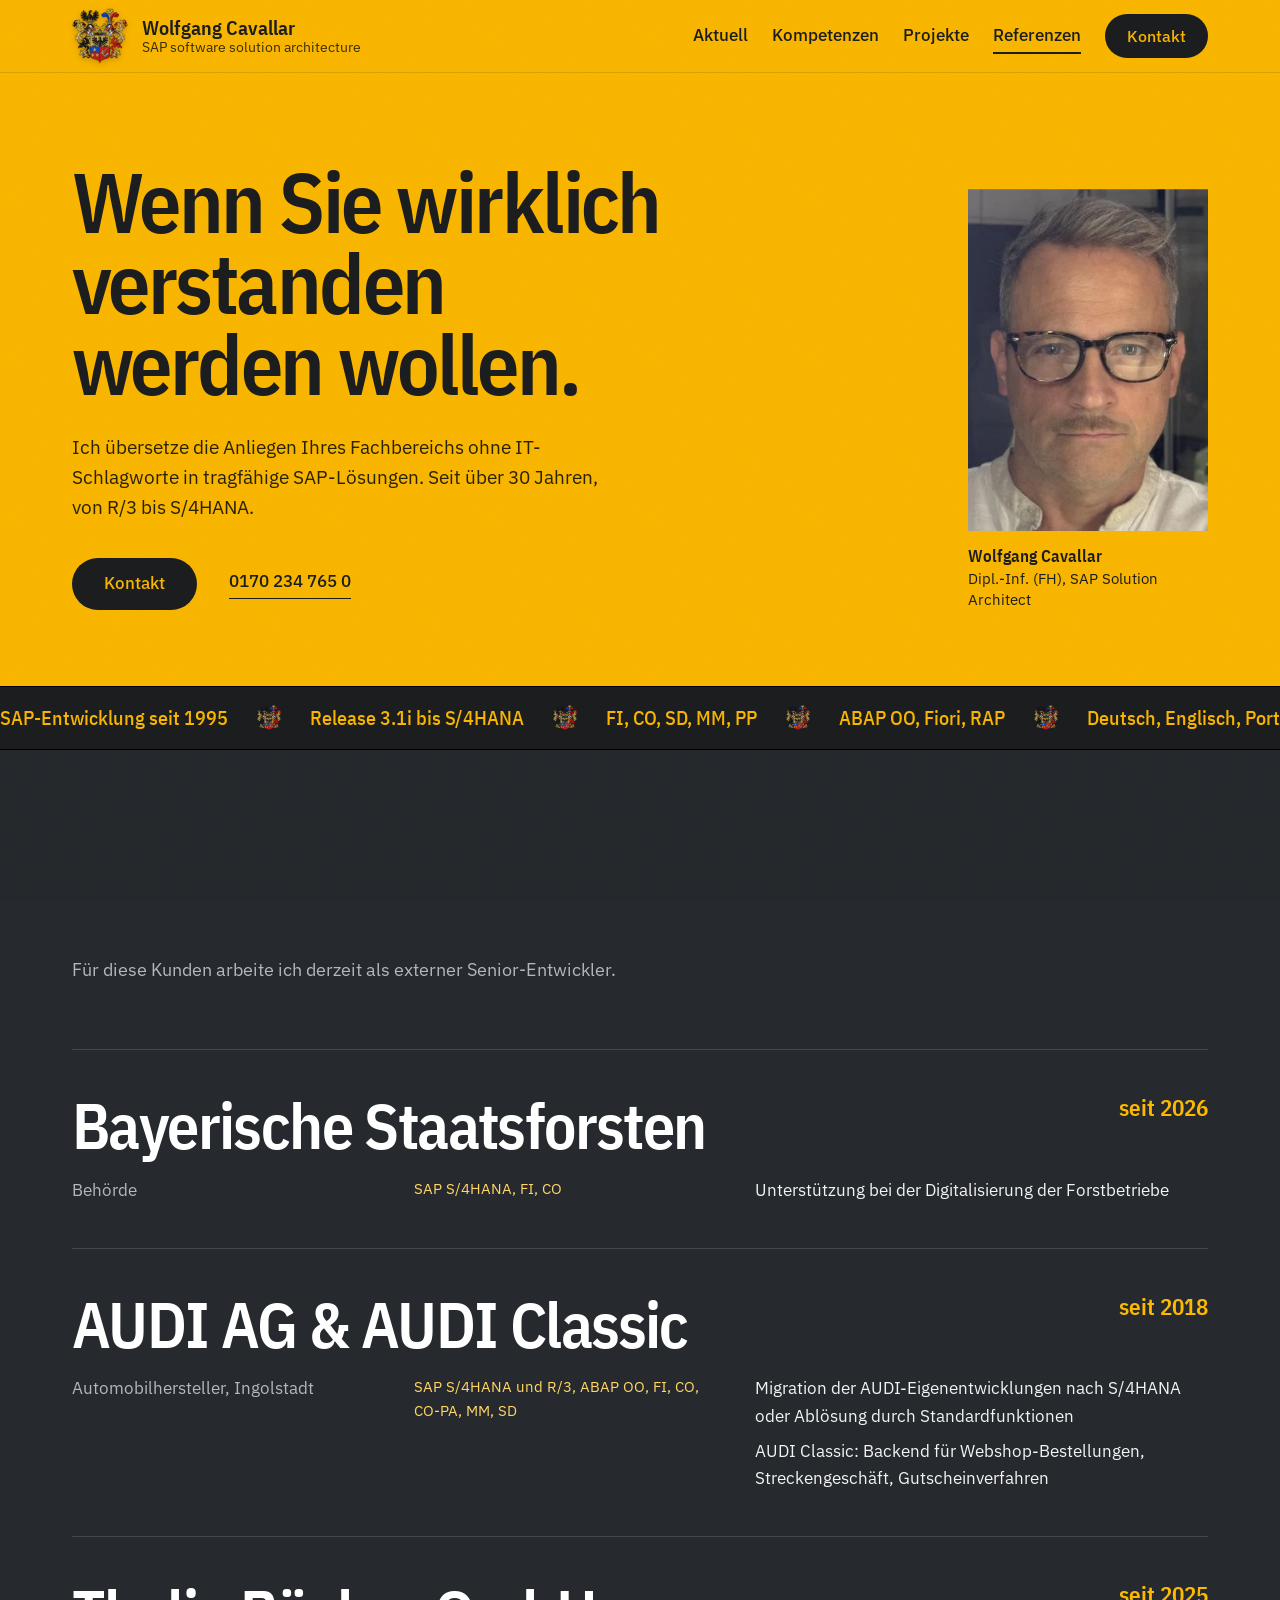
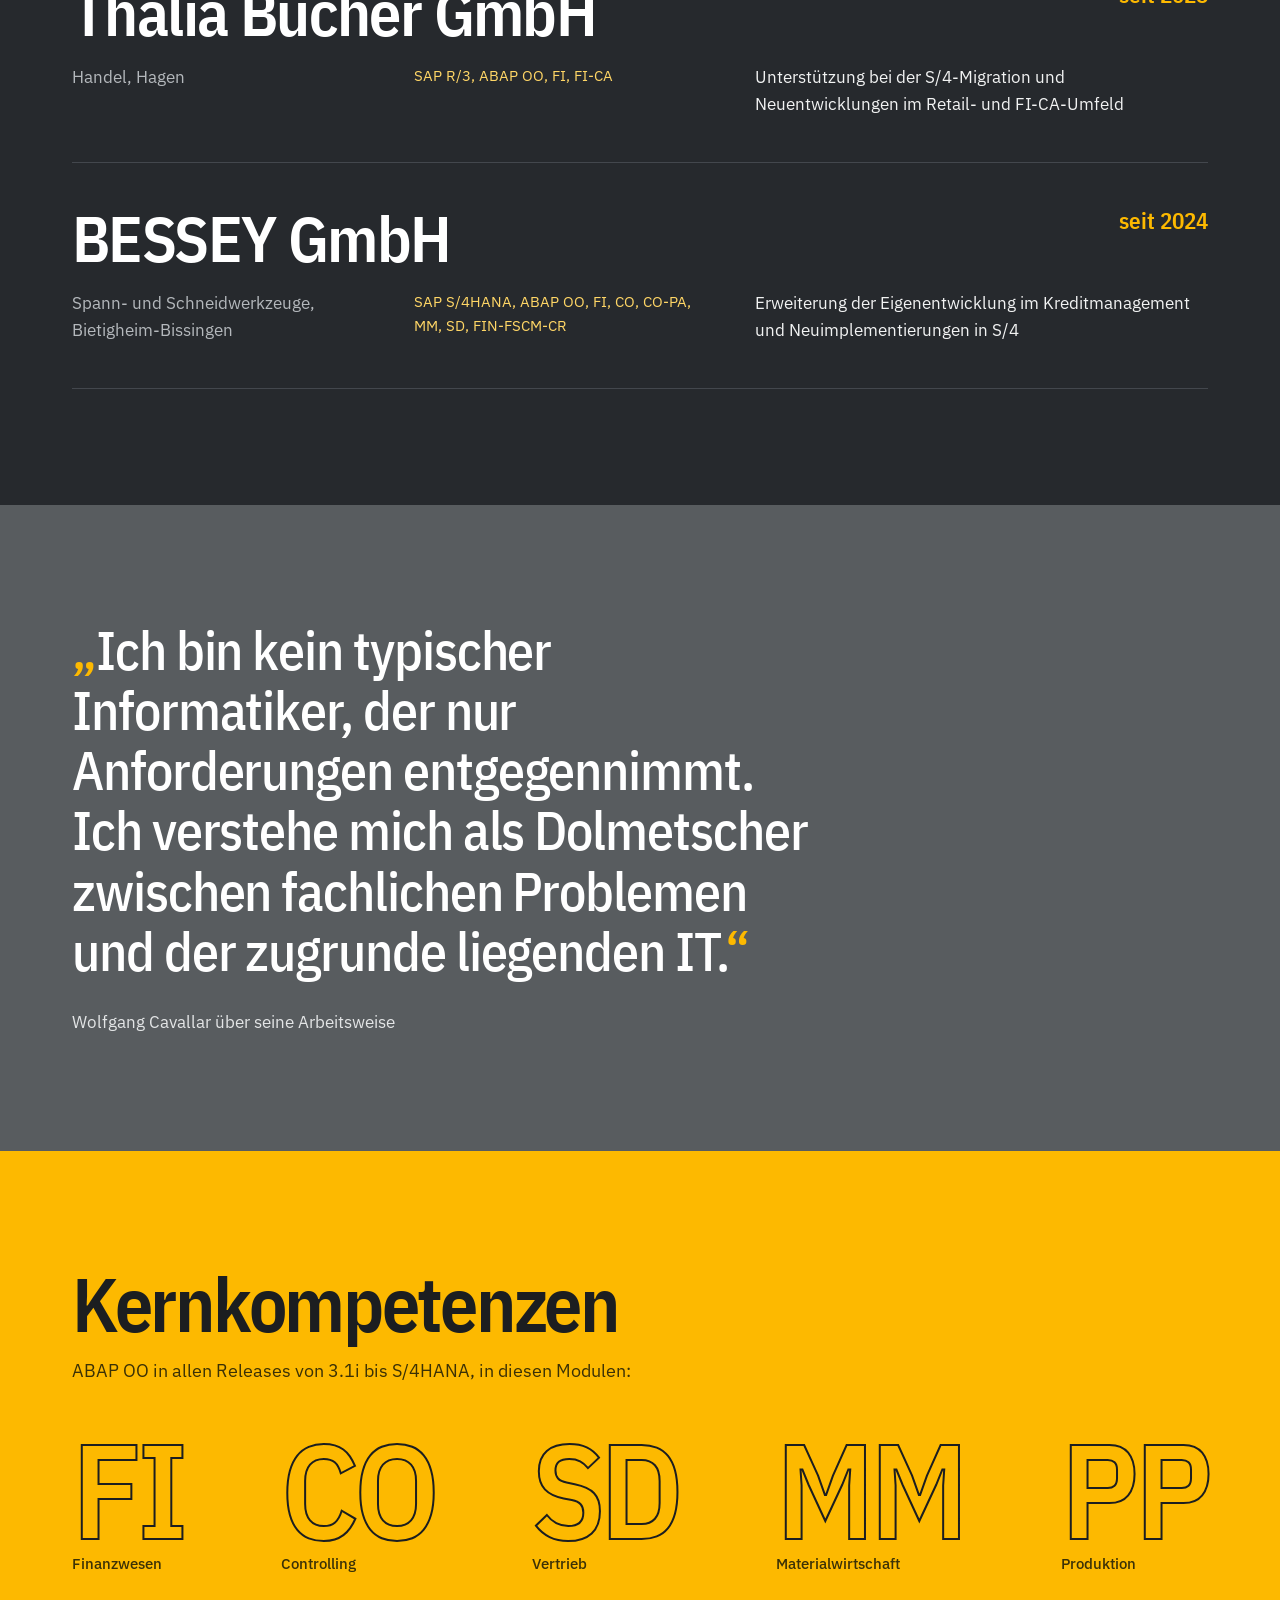
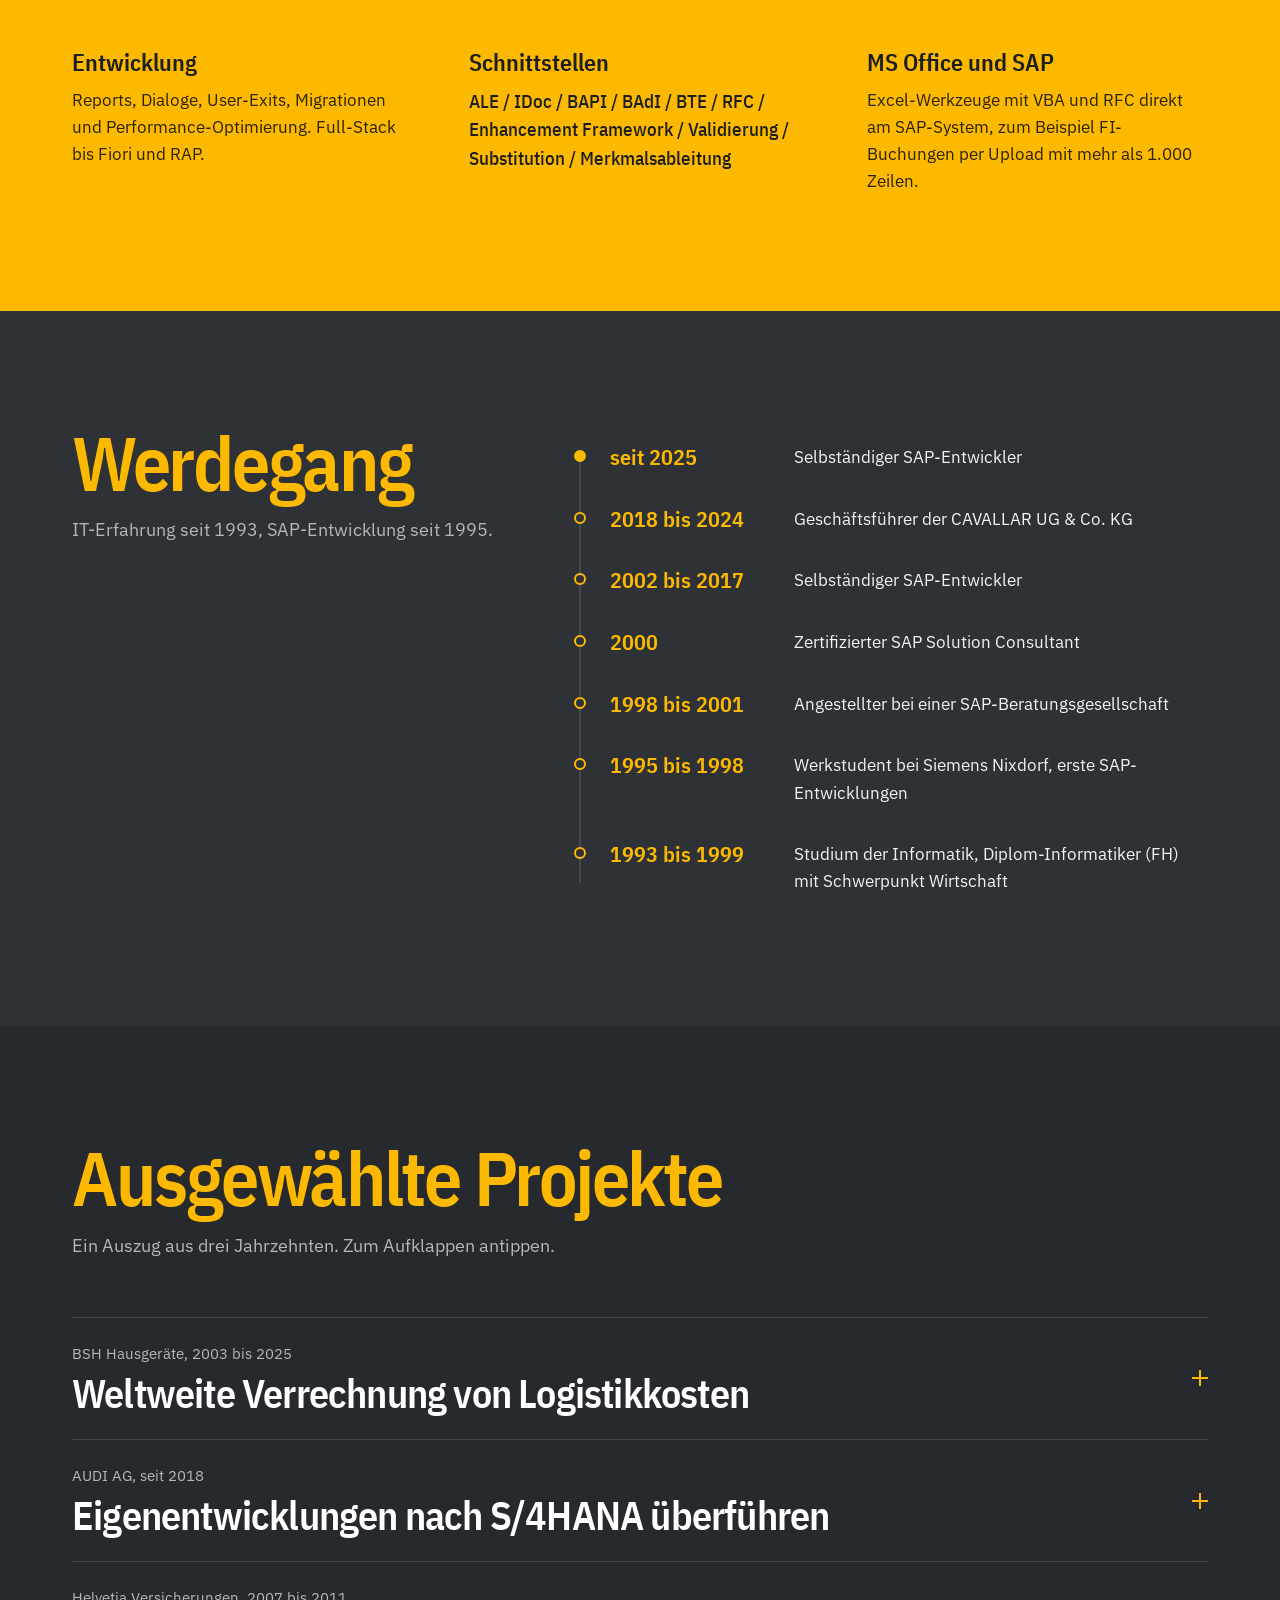
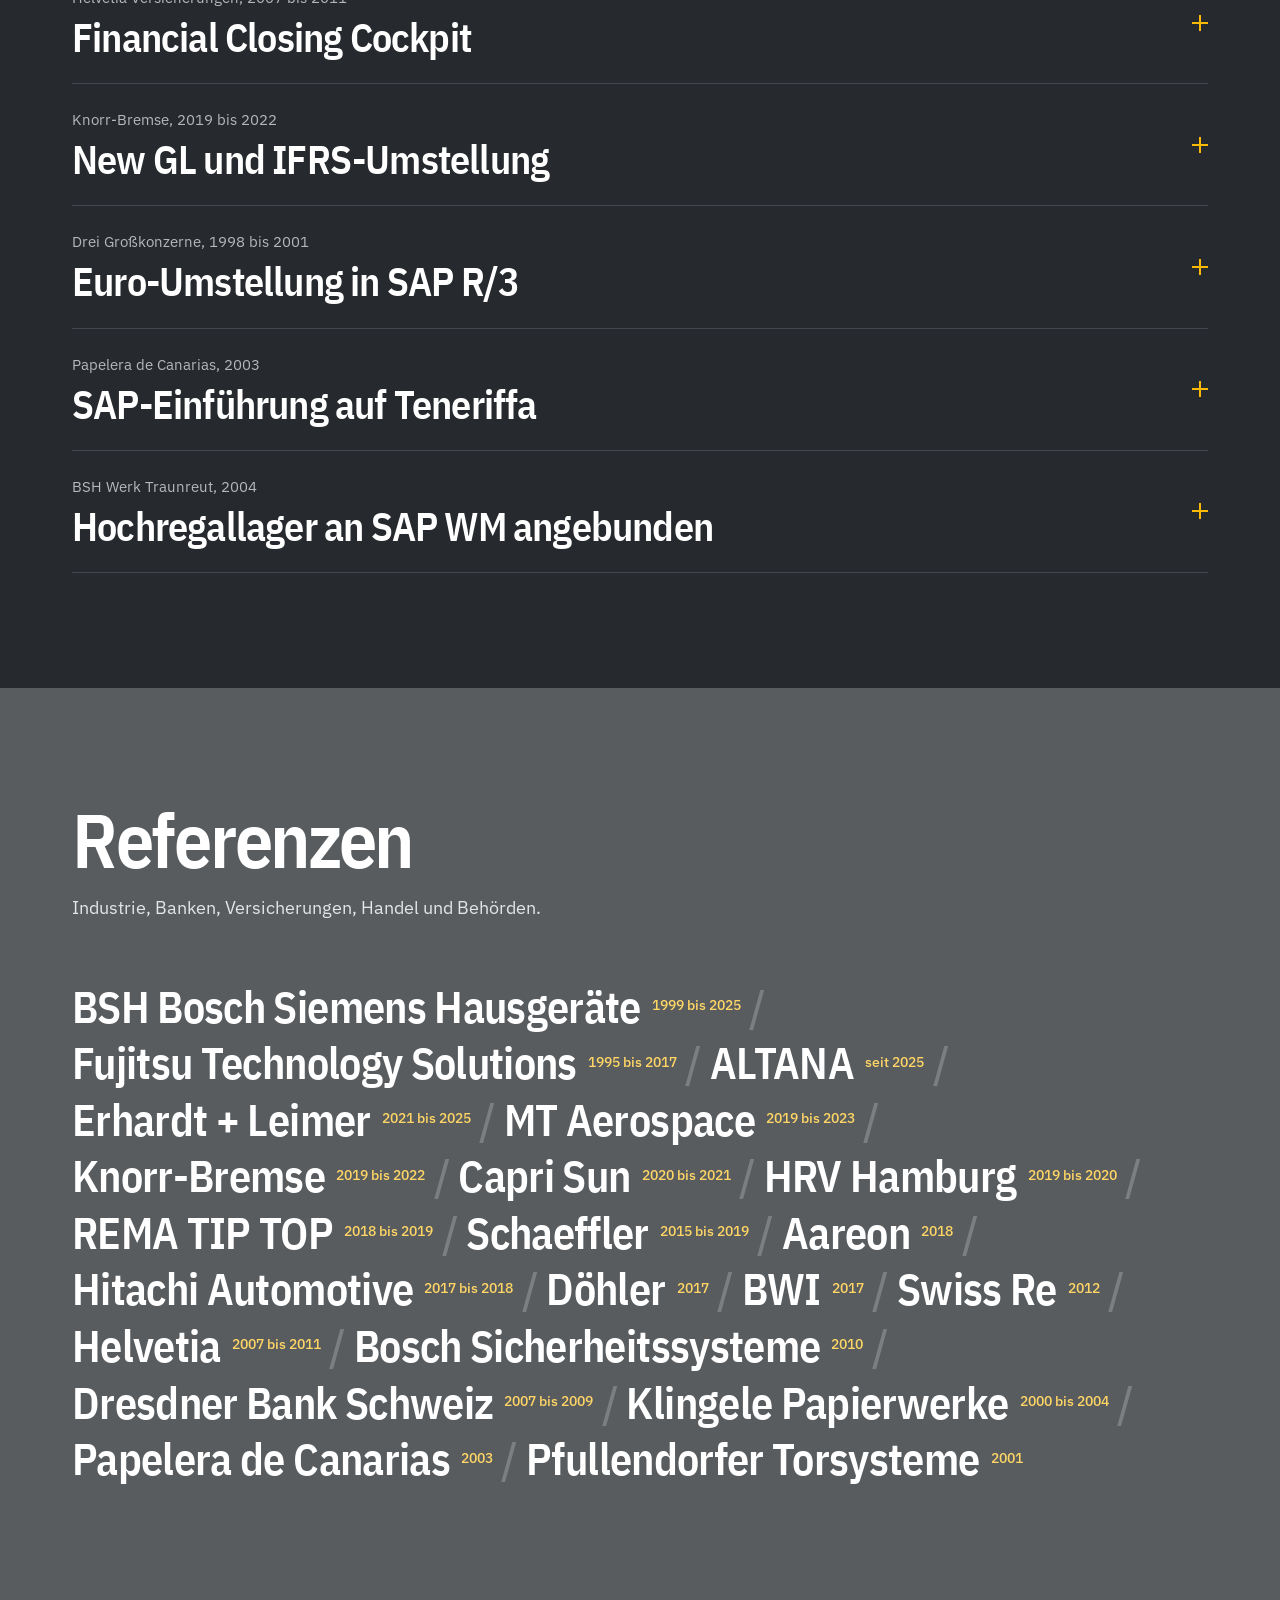
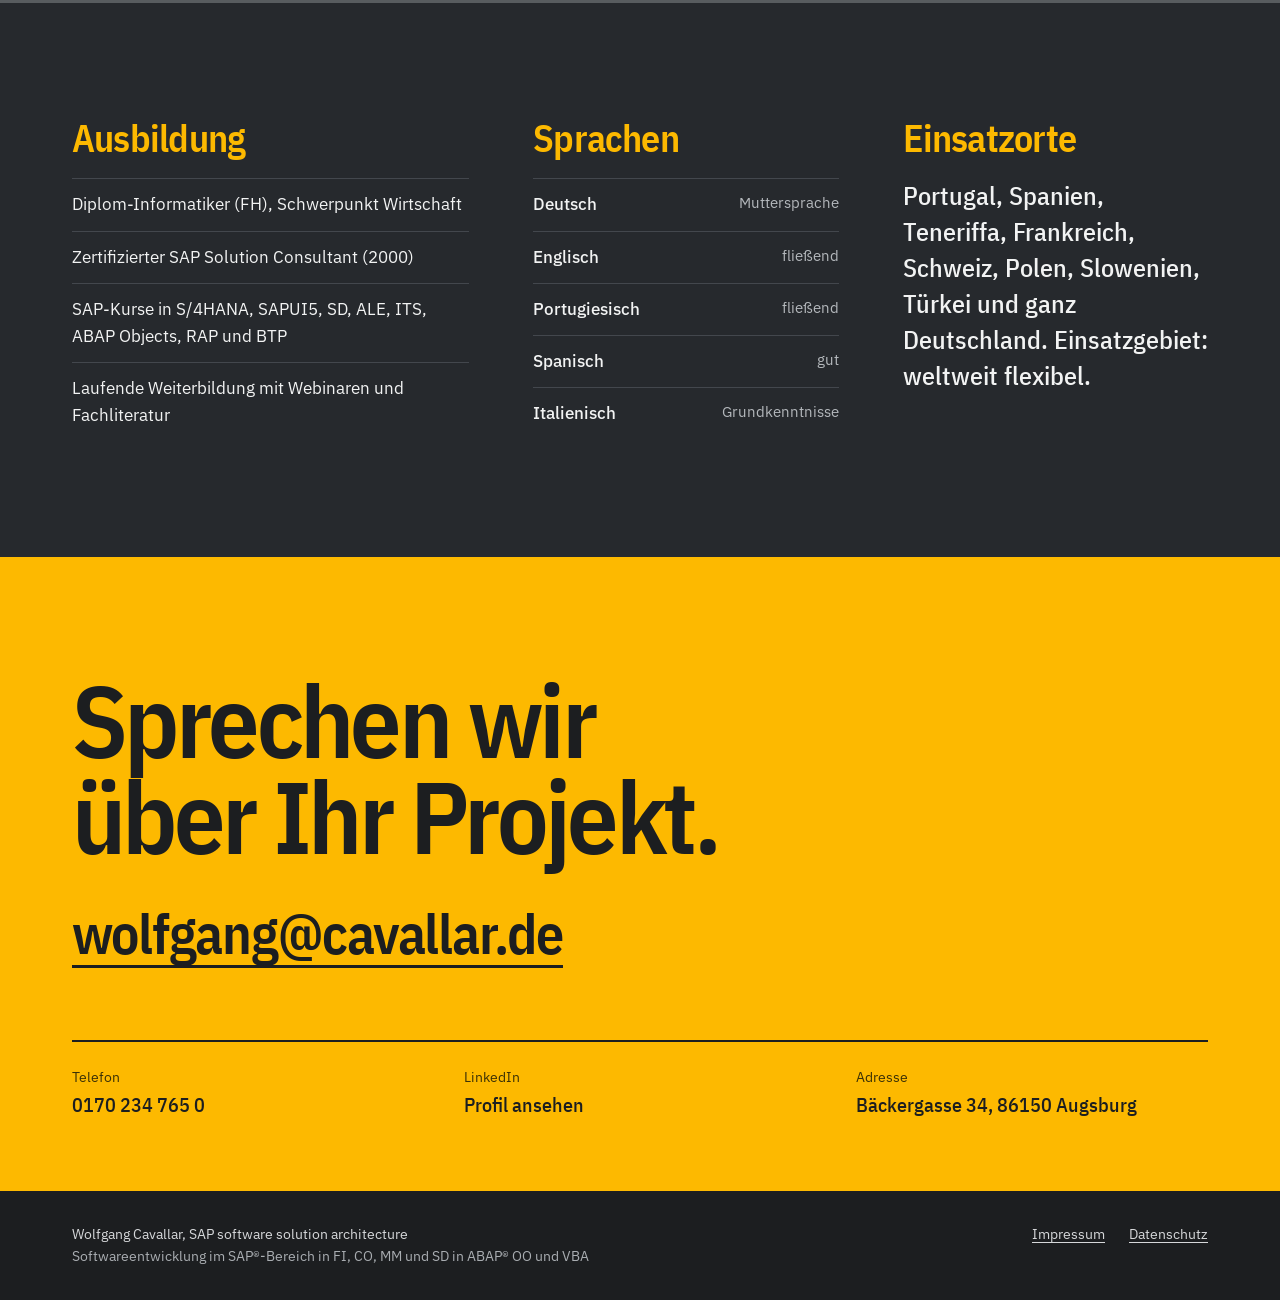
==== commit f983177c: "Rework design without cards, add ticker and scroll reveals Apply taste-skill, redesign-skill, emil-d" ====
--- a/index.html
+++ b/index.html
@@ -6,11 +6,15 @@
   <title>Wolfgang Cavallar – SAP Solution Architect</title>
   <meta name="description" content="Wolfgang Cavallar, Dipl.-Inf. (FH), SAP Solution Architect in Augsburg. SAP-Entwicklung seit 1995, von R/3 bis S/4HANA: ABAP OO, Schnittstellen, Migrationen in FI, CO, SD, MM und PP.">
   <meta name="theme-color" content="#FDB900">
+  <meta property="og:title" content="Wolfgang Cavallar – SAP Solution Architect">
+  <meta property="og:description" content="SAP-Entwicklung seit 1995, von R/3 bis S/4HANA. Augsburg, weltweit im Einsatz.">
+  <meta property="og:image" content="assets/img/wappen-320.webp">
   <link rel="icon" type="image/png" href="assets/img/favicon-64.png">
   <link rel="apple-touch-icon" href="assets/img/apple-touch-icon.png">
   <link rel="preload" href="assets/fonts/ibm-plex-sans-condensed-latin-600-normal.woff2" as="font" type="font/woff2" crossorigin>
   <link rel="preload" href="assets/fonts/ibm-plex-sans-latin-400-normal.woff2" as="font" type="font/woff2" crossorigin>
   <link rel="stylesheet" href="assets/styles.css">
+  <script>document.documentElement.classList.add('js')</script>
 </head>
 <body>
   <a class="skip" href="#inhalt">Zum Inhalt springen</a>
@@ -41,9 +45,9 @@
     <div class="wrap hero-body">
       <div class="hero-copy">
         <h1>Wenn Sie wirklich verstanden werden wollen.</h1>
-        <p class="lead">Ich bin kein typischer Informatiker, der nur Anforderungen entgegennimmt. Ich verstehe mich als Dolmetscher zwischen fachlichen Problemen und der zugrunde liegenden IT: Ich höre zu, hinterfrage die eigentliche Aufgabe und übersetze sie ohne IT-Schlagworte in eine tragfähige ERP-Lösung.</p>
+        <p class="lead">Ich übersetze die Anliegen Ihres Fachbereichs ohne IT-Schlagworte in tragfähige SAP-Lösungen. Seit über 30 Jahren, von R/3 bis S/4HANA.</p>
         <div class="hero-actions">
-          <a class="btn btn-dark btn-lg" href="#kontakt">Jetzt kontaktieren</a>
+          <a class="btn btn-dark btn-lg" href="#kontakt">Kontakt</a>
           <a class="hero-phone" href="tel:+491702347650">0170 234 765 0</a>
         </div>
       </div>
@@ -55,77 +59,95 @@
         <figcaption>
           <strong>Wolfgang Cavallar</strong>
           <span>Dipl.-Inf. (FH), SAP Solution Architect</span>
-          <span>Augsburg, weltweit im Einsatz</span>
         </figcaption>
       </figure>
     </div>
-
-    <div class="wrap facts" role="list">
-      <p role="listitem"><strong>1995</strong><span>erste SAP-Entwicklung</span></p>
-      <p role="listitem"><strong>R/3 bis S/4HANA</strong><span>Release 3.1i bis heute</span></p>
-      <p role="listitem"><strong>5 Sprachen</strong><span>Deutsch, Englisch, Portugiesisch, Spanisch, Italienisch</span></p>
-      <p role="listitem"><strong>7 Länder</strong><span>berufliche Einsätze im Ausland</span></p>
+  </section>
+
+  <div class="ticker" aria-label="Kurzprofil">
+    <div class="ticker-track">
+      <ul class="ticker-list">
+        <li>SAP-Entwicklung seit 1995</li>
+        <li>Release 3.1i bis S/4HANA</li>
+        <li>FI, CO, SD, MM, PP</li>
+        <li>ABAP OO, Fiori, RAP</li>
+        <li>Deutsch, Englisch, Portugiesisch, Spanisch, Italienisch</li>
+        <li>Einsätze in 7 Ländern</li>
+      </ul>
+      <ul class="ticker-list" aria-hidden="true">
+        <li>SAP-Entwicklung seit 1995</li>
+        <li>Release 3.1i bis S/4HANA</li>
+        <li>FI, CO, SD, MM, PP</li>
+        <li>ABAP OO, Fiori, RAP</li>
+        <li>Deutsch, Englisch, Portugiesisch, Spanisch, Italienisch</li>
+        <li>Einsätze in 7 Ländern</li>
+      </ul>
     </div>
-  </section>
+  </div>
 
   <main id="inhalt">
     <section class="band band-graphite" id="aktuell" aria-labelledby="aktuell-title">
       <div class="wrap">
-        <div class="head">
-          <h2 id="aktuell-title">Aktuelle Mandate</h2>
-          <p>Für diese Kunden arbeite ich derzeit als externer Senior-Entwickler.</p>
-        </div>
+        <h2 class="title reveal" id="aktuell-title">Aktuelle Mandate</h2>
+        <p class="intro">Für diese Kunden arbeite ich derzeit als externer Senior-Entwickler.</p>
 
         <div class="mandates">
           <article class="mandate">
+            <h3>Bayerische Staatsforsten</h3>
             <p class="m-since">seit 2026</p>
-            <h3>Bayerische Staatsforsten</h3>
             <p class="m-sector">Behörde</p>
             <p class="m-stack">SAP S/4HANA, FI, CO</p>
-            <ul><li>Unterstützung bei der Digitalisierung der Forstbetriebe</li></ul>
+            <ul class="m-work"><li>Unterstützung bei der Digitalisierung der Forstbetriebe</li></ul>
           </article>
           <article class="mandate">
+            <h3>AUDI AG &amp; AUDI Classic</h3>
             <p class="m-since">seit 2018</p>
-            <h3>AUDI AG &amp; AUDI Classic</h3>
             <p class="m-sector">Automobilhersteller, Ingolstadt</p>
             <p class="m-stack">SAP S/4HANA und R/3, ABAP OO, FI, CO, CO-PA, MM, SD</p>
-            <ul>
+            <ul class="m-work">
               <li>Migration der AUDI-Eigenentwicklungen nach S/4HANA oder Ablösung durch Standardfunktionen</li>
               <li>AUDI Classic: Backend für Webshop-Bestellungen, Streckengeschäft, Gutscheinverfahren</li>
             </ul>
           </article>
           <article class="mandate">
+            <h3>Thalia Bücher GmbH</h3>
             <p class="m-since">seit 2025</p>
-            <h3>Thalia Bücher GmbH</h3>
             <p class="m-sector">Handel, Hagen</p>
             <p class="m-stack">SAP R/3, ABAP OO, FI, FI-CA</p>
-            <ul><li>Unterstützung bei der S/4-Migration und Neuentwicklungen im Retail- und FI-CA-Umfeld</li></ul>
+            <ul class="m-work"><li>Unterstützung bei der S/4-Migration und Neuentwicklungen im Retail- und FI-CA-Umfeld</li></ul>
           </article>
           <article class="mandate">
+            <h3>BESSEY GmbH</h3>
             <p class="m-since">seit 2024</p>
-            <h3>BESSEY GmbH</h3>
             <p class="m-sector">Spann- und Schneidwerkzeuge, Bietigheim-Bissingen</p>
             <p class="m-stack">SAP S/4HANA, ABAP OO, FI, CO, CO-PA, MM, SD, FIN-FSCM-CR</p>
-            <ul><li>Erweiterung der Eigenentwicklung im Kreditmanagement und Neuimplementierungen in S/4</li></ul>
+            <ul class="m-work"><li>Erweiterung der Eigenentwicklung im Kreditmanagement und Neuimplementierungen in S/4</li></ul>
           </article>
         </div>
       </div>
     </section>
 
+    <section class="band band-slate statement" aria-label="Arbeitsweise">
+      <div class="wrap">
+        <blockquote class="reveal">
+          <p>Ich bin kein typischer Informatiker, der nur Anforderungen entgegennimmt. Ich verstehe mich als Dolmetscher zwischen fachlichen Problemen und der zugrunde liegenden IT.</p>
+        </blockquote>
+        <p class="statement-by">Wolfgang Cavallar über seine Arbeitsweise</p>
+      </div>
+    </section>
+
     <section class="band band-yellow" id="kompetenzen" aria-labelledby="komp-title">
       <div class="wrap">
-        <div class="head">
-          <h2 id="komp-title">Kernkompetenzen</h2>
-          <p>ABAP OO in allen Releases von 3.1i bis S/4HANA, in diesen Modulen:</p>
-        </div>
-
-        <div class="modules" role="list" aria-label="SAP-Module">
-          <p role="listitem"><strong>FI</strong><span>Finanzwesen</span></p>
-          <p role="listitem"><strong>CO</strong><span>Controlling</span></p>
-          <p role="listitem"><strong>SD</strong><span>Vertrieb</span></p>
-          <p role="listitem"><strong>MM</strong><span>Materialwirtschaft</span></p>
-          <p role="listitem"><strong>PP</strong><span>Produktion</span></p>
-        </div>
+        <h2 class="title reveal" id="komp-title">Kernkompetenzen</h2>
+        <p class="intro">ABAP OO in allen Releases von 3.1i bis S/4HANA, in diesen Modulen:</p>
+
+        <ul class="modules" aria-label="SAP-Module">
+          <li><strong>FI</strong><span>Finanzwesen</span></li>
+          <li><strong>CO</strong><span>Controlling</span></li>
+          <li><strong>SD</strong><span>Vertrieb</span></li>
+          <li><strong>MM</strong><span>Materialwirtschaft</span></li>
+          <li><strong>PP</strong><span>Produktion</span></li>
+        </ul>
 
         <div class="skills">
           <div>
@@ -134,10 +156,7 @@
           </div>
           <div>
             <h3>Schnittstellen</h3>
-            <ul class="tags">
-              <li>ALE</li><li>IDoc</li><li>BAPI</li><li>BAdI</li><li>BTE</li><li>RFC</li>
-              <li>Enhancement Framework</li><li>Validierung</li><li>Substitution</li><li>Merkmalsableitung</li>
-            </ul>
+            <p class="runline">ALE / IDoc / BAPI / BAdI / BTE / RFC / Enhancement Framework / Validierung / Substitution / Merkmalsableitung</p>
           </div>
           <div>
             <h3>MS Office und SAP</h3>
@@ -147,11 +166,11 @@
       </div>
     </section>
 
-    <section class="band band-slate" id="werdegang" aria-labelledby="werdegang-title">
+    <section class="band band-graphite-2" id="werdegang" aria-labelledby="werdegang-title">
       <div class="wrap split">
-        <div class="head">
-          <h2 id="werdegang-title">Werdegang</h2>
-          <p>IT-Erfahrung seit 1993, SAP-Entwicklung seit 1995.</p>
+        <div class="split-head">
+          <h2 class="title reveal" id="werdegang-title">Werdegang</h2>
+          <p class="intro">IT-Erfahrung seit 1993, SAP-Entwicklung seit 1995.</p>
         </div>
         <ol class="timeline">
           <li><span class="t-year">seit 2025</span><span class="t-what">Selbständiger SAP-Entwickler</span></li>
@@ -167,14 +186,12 @@
 
     <section class="band band-graphite" id="projekte" aria-labelledby="projekte-title">
       <div class="wrap">
-        <div class="head">
-          <h2 id="projekte-title">Ausgewählte Projekte</h2>
-          <p>Ein Auszug aus drei Jahrzehnten. Zum Aufklappen antippen.</p>
-        </div>
+        <h2 class="title reveal" id="projekte-title">Ausgewählte Projekte</h2>
+        <p class="intro">Ein Auszug aus drei Jahrzehnten. Zum Aufklappen antippen.</p>
 
         <div class="projects">
           <details>
-            <summary><span class="p-client">BSH Hausgeräte</span><span class="p-title">Weltweite Verrechnung von Logistikkosten</span><span class="p-years">2003 bis 2025</span></summary>
+            <summary><span class="p-client">BSH Hausgeräte, 2003 bis 2025</span><span class="p-title">Weltweite Verrechnung von Logistikkosten</span></summary>
             <ul>
               <li>Konzept und Entwicklung in FI, CO und SD: Fracht-, Service- und Lagerkosten verursachergerecht auf Basis von Lieferungen und Lagerbestand umlegen</li>
               <li>Preisfindungslogik, Sonderkonditionen, CO-PA-Belege und Überwachungsmonitor</li>
@@ -182,7 +199,7 @@
             </ul>
           </details>
           <details>
-            <summary><span class="p-client">AUDI AG</span><span class="p-title">Eigenentwicklungen nach S/4HANA überführen</span><span class="p-years">seit 2018</span></summary>
+            <summary><span class="p-client">AUDI AG, seit 2018</span><span class="p-title">Eigenentwicklungen nach S/4HANA überführen</span></summary>
             <ul>
               <li>Prozessanalyse jeder Eigenentwicklung: nach S/4HANA überführen oder durch Standard ablösen</li>
               <li>Schnittstelle zum Buchen von Herstellkosten in FI, Buchungsapplikation für die Kostenträgerkonsolidierung</li>
@@ -190,7 +207,7 @@
             </ul>
           </details>
           <details>
-            <summary><span class="p-client">Helvetia Versicherungen</span><span class="p-title">Financial Closing Cockpit</span><span class="p-years">2007 bis 2011</span></summary>
+            <summary><span class="p-client">Helvetia Versicherungen, 2007 bis 2011</span><span class="p-title">Financial Closing Cockpit</span></summary>
             <ul>
               <li>Eigenes Closing Cockpit für die Schweiz, Spanien, Österreich und Frankreich in einer verteilten Systemlandschaft</li>
               <li>FI-Add-on, das Aufwandszeilen zur Laufzeit auf Segmente verteilt, ohne Systemmodifikation</li>
@@ -198,28 +215,28 @@
             </ul>
           </details>
           <details>
-            <summary><span class="p-client">Knorr-Bremse</span><span class="p-title">New GL und IFRS-Umstellung</span><span class="p-years">2019 bis 2022</span></summary>
+            <summary><span class="p-client">Knorr-Bremse, 2019 bis 2022</span><span class="p-title">New GL und IFRS-Umstellung</span></summary>
             <ul>
               <li>Werkzeuge für Abgrenzungsbuchungen (IFRS Adjustment Tool)</li>
               <li>Im Auftrag von Ernst &amp; Young</li>
             </ul>
           </details>
           <details>
-            <summary><span class="p-client">Drei Großkonzerne</span><span class="p-title">Euro-Umstellung in SAP R/3</span><span class="p-years">1998 bis 2001</span></summary>
+            <summary><span class="p-client">Drei Großkonzerne, 1998 bis 2001</span><span class="p-title">Euro-Umstellung in SAP R/3</span></summary>
             <ul>
               <li>Planung und Koordination der Umstellung aller europäischen Systeme</li>
               <li>Customizing für Doppelwährungsphase und auslaufende Währungen, viele Sonderprogramme</li>
             </ul>
           </details>
           <details>
-            <summary><span class="p-client">Papelera de Canarias</span><span class="p-title">SAP-Einführung auf Teneriffa</span><span class="p-years">2003</span></summary>
+            <summary><span class="p-client">Papelera de Canarias, 2003</span><span class="p-title">SAP-Einführung auf Teneriffa</span></summary>
             <ul>
               <li>Einführung von SAP R/3 bei einem Wellpappenwerk in Santa Cruz</li>
               <li>Anwender in Büro und Fabrik betreut und auf Spanisch geschult, Go-live im Vertrieb begleitet</li>
             </ul>
           </details>
           <details>
-            <summary><span class="p-client">BSH Werk Traunreut</span><span class="p-title">Hochregallager an SAP WM angebunden</span><span class="p-years">2004</span></summary>
+            <summary><span class="p-client">BSH Werk Traunreut, 2004</span><span class="p-title">Hochregallager an SAP WM angebunden</span></summary>
             <ul>
               <li>Kommunikation zwischen Lagersteuerung und SAP Warehouse Management über RFC</li>
               <li>Notfallkonzepte für Deadlocks beim Ein- und Auslagern, lückenloses Protokoll aller Bewegungen</li>
@@ -229,43 +246,41 @@
       </div>
     </section>
 
-    <section class="band band-mist" id="referenzen" aria-labelledby="ref-title">
-      <div class="wrap">
-        <div class="head">
-          <h2 id="ref-title">Referenzen</h2>
-          <p>Industrie, Banken, Versicherungen, Handel und Behörden.</p>
-        </div>
+    <section class="band band-slate" id="referenzen" aria-labelledby="ref-title">
+      <div class="wrap">
+        <h2 class="title reveal" id="ref-title">Referenzen</h2>
+        <p class="intro">Industrie, Banken, Versicherungen, Handel und Behörden.</p>
 
         <ul class="refs">
-          <li><span>BSH Bosch Siemens Hausgeräte</span><small>Hausgeräte, 1999 bis 2025</small></li>
-          <li><span>Fujitsu Technology Solutions</span><small>ehemals Siemens Nixdorf, 1995 bis 2017</small></li>
-          <li><span>ALTANA AG</span><small>Spezialchemie, seit 2025</small></li>
-          <li><span>Erhardt + Leimer</span><small>Automatisierungstechnik, 2021 bis 2025</small></li>
-          <li><span>MT Aerospace</span><small>Luft- und Raumfahrt, 2019 bis 2023</small></li>
-          <li><span>Knorr-Bremse</span><small>Bremssysteme, 2019 bis 2022</small></li>
-          <li><span>Capri Sun</span><small>Getränke, 2020 bis 2021</small></li>
-          <li><span>HRV Hamburg</span><small>Finanzdienstleistung, 2019 bis 2020</small></li>
-          <li><span>REMA TIP TOP</span><small>Industrie, 2018 bis 2019</small></li>
-          <li><span>Schaeffler</span><small>Automobilzulieferer, 2015 bis 2019</small></li>
-          <li><span>Aareon</span><small>Immobilienwirtschaft, 2018</small></li>
-          <li><span>Hitachi Automotive Systems</span><small>Automobilzulieferer, 2017 bis 2018</small></li>
-          <li><span>Döhler</span><small>Lebensmittel, 2017</small></li>
-          <li><span>BWI</span><small>Bundeswehr-IT, 2017</small></li>
-          <li><span>Swiss Re</span><small>Rückversicherung, 2012</small></li>
-          <li><span>Helvetia Versicherungen</span><small>Versicherung, 2007 bis 2011</small></li>
-          <li><span>Bosch Sicherheitssysteme</span><small>Industrie, 2010</small></li>
-          <li><span>Dresdner Bank Schweiz</span><small>Bank, 2007 bis 2009</small></li>
-          <li><span>Klingele Papierwerke</span><small>Papier und Verpackung, 2000 bis 2004</small></li>
-          <li><span>Papelera de Canarias</span><small>Wellpappe, Teneriffa, 2003</small></li>
-          <li><span>Pfullendorfer Torsysteme</span><small>Industrie, 2001</small></li>
+          <li>BSH Bosch Siemens Hausgeräte <small>1999 bis 2025</small></li>
+          <li>Fujitsu Technology Solutions <small>1995 bis 2017</small></li>
+          <li>ALTANA <small>seit 2025</small></li>
+          <li>Erhardt + Leimer <small>2021 bis 2025</small></li>
+          <li>MT Aerospace <small>2019 bis 2023</small></li>
+          <li>Knorr-Bremse <small>2019 bis 2022</small></li>
+          <li>Capri Sun <small>2020 bis 2021</small></li>
+          <li>HRV Hamburg <small>2019 bis 2020</small></li>
+          <li>REMA TIP TOP <small>2018 bis 2019</small></li>
+          <li>Schaeffler <small>2015 bis 2019</small></li>
+          <li>Aareon <small>2018</small></li>
+          <li>Hitachi Automotive <small>2017 bis 2018</small></li>
+          <li>Döhler <small>2017</small></li>
+          <li>BWI <small>2017</small></li>
+          <li>Swiss Re <small>2012</small></li>
+          <li>Helvetia <small>2007 bis 2011</small></li>
+          <li>Bosch Sicherheitssysteme <small>2010</small></li>
+          <li>Dresdner Bank Schweiz <small>2007 bis 2009</small></li>
+          <li>Klingele Papierwerke <small>2000 bis 2004</small></li>
+          <li>Papelera de Canarias <small>2003</small></li>
+          <li>Pfullendorfer Torsysteme <small>2001</small></li>
         </ul>
       </div>
     </section>
 
-    <section class="band band-yellow" id="ausbildung" aria-labelledby="ausb-title">
+    <section class="band band-graphite" id="ausbildung" aria-labelledby="ausb-title">
       <div class="wrap trio">
         <div>
-          <h2 id="ausb-title">Ausbildung</h2>
+          <h2 class="subtitle" id="ausb-title">Ausbildung</h2>
           <ul class="plain">
             <li>Diplom-Informatiker (FH), Schwerpunkt Wirtschaft</li>
             <li>Zertifizierter SAP Solution Consultant (2000)</li>
@@ -274,7 +289,7 @@
           </ul>
         </div>
         <div>
-          <h2>Sprachen</h2>
+          <h2 class="subtitle">Sprachen</h2>
           <ul class="langs">
             <li><span>Deutsch</span><small>Muttersprache</small></li>
             <li><span>Englisch</span><small>fließend</small></li>
@@ -284,34 +299,28 @@
           </ul>
         </div>
         <div>
-          <h2>Einsatzorte</h2>
+          <h2 class="subtitle">Einsatzorte</h2>
           <p class="countries">Portugal, Spanien, Teneriffa, Frankreich, Schweiz, Polen, Slowenien, Türkei und ganz Deutschland. Einsatzgebiet: weltweit flexibel.</p>
         </div>
       </div>
     </section>
 
     <section class="contact" id="kontakt" aria-labelledby="kontakt-title">
-      <div class="wrap contact-grid">
-        <div>
-          <h2 id="kontakt-title">Sprechen wir über Ihr Projekt.</h2>
-          <p class="contact-text">Ein kurzer Anruf oder eine Mail genügt. Ich melde mich zeitnah bei Ihnen.</p>
-        </div>
+      <div class="wrap">
+        <h2 class="reveal" id="kontakt-title">Sprechen wir über Ihr Projekt.</h2>
+        <a class="contact-mail" href="mailto:wolfgang@cavallar.de">wolfgang@cavallar.de</a>
         <dl class="contact-list">
           <div>
             <dt>Telefon</dt>
             <dd><a href="tel:+491702347650">0170 234 765 0</a></dd>
           </div>
           <div>
-            <dt>E-Mail</dt>
-            <dd><a href="mailto:wolfgang@cavallar.de">wolfgang@cavallar.de</a></dd>
-          </div>
-          <div>
             <dt>LinkedIn</dt>
             <dd><a href="https://www.linkedin.com/in/wolfgang-cavallar-43407275" rel="noopener" target="_blank">Profil ansehen</a></dd>
           </div>
           <div>
             <dt>Adresse</dt>
-            <dd>Bäckergasse 34<br>86150 Augsburg</dd>
+            <dd>Bäckergasse 34, 86150 Augsburg</dd>
           </div>
         </dl>
       </div>
@@ -328,5 +337,7 @@
       </nav>
     </div>
   </footer>
+
+  <script src="assets/site.js" defer></script>
 </body>
 </html>
--- a/assets/styles.css
+++ b/assets/styles.css
@@ -4,31 +4,36 @@
 @font-face { font-family: "Plex Condensed"; src: url("fonts/ibm-plex-sans-condensed-latin-500-normal.woff2") format("woff2"); font-weight: 500; font-display: swap; }
 @font-face { font-family: "Plex Condensed"; src: url("fonts/ibm-plex-sans-condensed-latin-600-normal.woff2") format("woff2"); font-weight: 600; font-display: swap; }
 
+/*
+  Formregel: Flächen und Bilder haben keine Rundung, nur Buttons sind Pillen.
+  Farben: Gelb und Grau der bisherigen Seite, ein Akzent (Gelb), eine kühle Graufamilie.
+*/
 :root {
-  /* Gelb und Grau aus der bisherigen Seite */
   --yellow: #FDB900;
+  --yellow-light: #FFD666;
   --ink: #1C1E20;
   --graphite: #26292D;
-  --graphite-2: #31353A;
-  --graphite-line: #41454B;
+  --graphite-2: #2E3236;
+  --graphite-line: #43474D;
   --slate: #585C5F;
-  --mist: #DADCDD;
-  --mist-line: #BFC2C4;
+  --slate-line: rgba(255, 255, 255, .22);
   --on-dark: #F2F3F3;
   --on-dark-muted: #B4B8BC;
-  --on-light-muted: #474B4F;
+  --on-slate-muted: #E3E5E6;
   --on-yellow-muted: #3B3106;
 
   --display: "Plex Condensed", "Arial Narrow", sans-serif;
   --text: "Plex Sans", system-ui, sans-serif;
 
-  --wrap: 74rem;
+  --ease-out: cubic-bezier(0.23, 1, 0.32, 1);
+
+  --wrap: 76rem;
   --gutter: clamp(1rem, 4vw, 2.5rem);
-  --band: clamp(4rem, 8vw, 7rem);
+  --band: clamp(4.5rem, 9vw, 8rem);
 }
 
 *, *::before, *::after { box-sizing: border-box; }
-html { scroll-behavior: smooth; scroll-padding-top: 5.5rem; -webkit-text-size-adjust: 100%; }
+html { scroll-behavior: smooth; scroll-padding-top: 5rem; -webkit-text-size-adjust: 100%; }
 @media (prefers-reduced-motion: reduce) { html { scroll-behavior: auto; } }
 
 body {
@@ -39,208 +44,250 @@
   text-rendering: optimizeLegibility;
 }
 
+/* Feines Korn gegen sterile Flächen */
+body::after {
+  content: ""; position: fixed; inset: 0; z-index: 30; pointer-events: none; opacity: .07;
+  background-image: url("data:image/svg+xml,%3Csvg xmlns='http://www.w3.org/2000/svg' width='160' height='160'%3E%3Cfilter id='n'%3E%3CfeTurbulence type='fractalNoise' baseFrequency='.9' numOctaves='2' stitchTiles='stitch'/%3E%3CfeColorMatrix values='0 0 0 0 0 0 0 0 0 0 0 0 0 0 0 0 0 0 .55 0'/%3E%3C/filter%3E%3Crect width='100%25' height='100%25' filter='url(%23n)'/%3E%3C/svg%3E");
+}
+
 img { display: block; max-width: 100%; height: auto; }
-h1, h2, h3, p, ul, ol, dl, dd, figure { margin: 0; }
+h1, h2, h3, p, ul, ol, dl, dd, figure, blockquote { margin: 0; }
 ul, ol { padding: 0; list-style: none; }
 
 ::selection { background: var(--yellow); color: var(--ink); }
 a { color: inherit; text-underline-offset: 0.2em; text-decoration-thickness: 1px; }
-:focus-visible { outline: 3px solid var(--ink); outline-offset: 3px; border-radius: 2px; }
-.band-graphite :focus-visible, .band-slate :focus-visible, .contact :focus-visible, .footer :focus-visible { outline-color: var(--yellow); }
+:focus-visible { outline: 3px solid var(--ink); outline-offset: 3px; }
+.band-graphite :focus-visible, .band-graphite-2 :focus-visible, .band-slate :focus-visible, .ticker :focus-visible, .footer :focus-visible { outline-color: var(--yellow); }
 
 .wrap { max-width: var(--wrap); margin: 0 auto; padding: 0 var(--gutter); }
 
-.skip { position: absolute; left: -999px; top: 0; background: var(--ink); color: #fff; padding: 0.75rem 1rem; z-index: 20; }
+.skip { position: absolute; left: -999px; top: 0; background: var(--ink); color: #fff; padding: 0.75rem 1rem; z-index: 40; }
 .skip:focus { left: 1rem; top: 1rem; }
 
 /* Buttons */
 .btn {
   display: inline-flex; align-items: center; justify-content: center;
-  min-height: 2.75rem; padding: 0.5rem 1.25rem;
-  font: 500 1rem/1 var(--text); text-decoration: none;
-  border-radius: 999px; transition: background-color .2s ease, color .2s ease;
-}
+  min-height: 2.75rem; padding: 0.5rem 1.375rem;
+  font: 500 1rem/1 var(--text); text-decoration: none; white-space: nowrap;
+  border-radius: 999px;
+  transition: background-color .2s ease, color .2s ease, transform .16s var(--ease-out);
+}
+.btn:active { transform: scale(.97); }
 .btn-dark { background: var(--ink); color: var(--yellow); }
 .btn-dark:hover { background: var(--graphite-2); color: #fff; }
-.btn-lg { min-height: 3.25rem; padding: 0.75rem 1.75rem; font-size: 1.0625rem; }
-
-/* Kopfleiste, bleibt beim Scrollen stehen */
-.topbar {
-  position: sticky; top: 0; z-index: 10;
-  background: var(--yellow);
-  border-bottom: 1px solid rgba(28, 30, 32, .14);
-}
-.bar { display: flex; align-items: center; justify-content: space-between; gap: 1rem; padding-top: 0.75rem; padding-bottom: 0.75rem; }
+.btn-lg { min-height: 3.25rem; padding: 0.75rem 2rem; font-size: 1.0625rem; }
+
+/* Kopfleiste */
+.topbar { position: sticky; top: 0; z-index: 20; background: var(--yellow); border-bottom: 1px solid rgba(28, 30, 32, .14); }
+.bar { display: flex; align-items: center; justify-content: space-between; gap: 1rem; min-height: 4.5rem; }
 .brand { display: flex; align-items: center; gap: 0.875rem; text-decoration: none; }
-.brand img { width: 3.75rem; height: 3.75rem; filter: drop-shadow(0 2px 3px rgba(60, 40, 0, .25)); }
+.brand img { width: 3.5rem; height: 3.5rem; filter: drop-shadow(0 2px 3px rgba(60, 40, 0, .25)); }
 .brand-text { display: flex; flex-direction: column; line-height: 1.2; }
 .brand-name { font: 600 1.25rem/1.15 var(--display); }
 .brand-sub { font-size: 0.875rem; color: var(--on-yellow-muted); }
 .nav { display: flex; align-items: center; gap: 1.5rem; }
-.nav a:not(.btn) { text-decoration: none; font-weight: 500; }
-.nav a:not(.btn):hover { text-decoration: underline; }
+.nav a:not(.btn) { text-decoration: none; font-weight: 500; padding: 0.25rem 0; background: linear-gradient(var(--ink), var(--ink)) 0 100% / 0 2px no-repeat; transition: background-size .25s var(--ease-out); }
+.nav a:not(.btn):hover, .nav a[aria-current] { background-size: 100% 2px; }
 
 /* Hero */
-.hero { background: var(--yellow); color: var(--ink); }
+.hero { background: var(--yellow); color: var(--ink); overflow: hidden; }
 .hero-body {
   display: grid; grid-template-columns: minmax(0, 1fr) auto; align-items: end;
-  gap: clamp(2rem, 6vw, 5rem);
-  padding-top: clamp(2.5rem, 7vw, 5.5rem); padding-bottom: clamp(2.5rem, 5vw, 4rem);
+  gap: clamp(2rem, 6vw, 6rem);
+  padding-top: clamp(3rem, 7vw, 5.5rem); padding-bottom: clamp(3rem, 6vw, 5rem);
 }
 .hero h1 {
-  font: 600 clamp(2.75rem, 7.4vw, 5.75rem)/0.98 var(--display);
-  letter-spacing: -0.025em; max-width: 15ch; text-wrap: balance;
-}
-.lead { margin-top: 1.75rem; max-width: 38rem; font-size: clamp(1.0625rem, 1.4vw, 1.1875rem); color: #2A2305; }
-.hero-actions { display: flex; flex-wrap: wrap; align-items: center; gap: 1.25rem 1.75rem; margin-top: 2.25rem; }
-.hero-phone { font-weight: 500; font-size: 1.0625rem; text-decoration: none; border-bottom: 1px solid currentColor; padding-bottom: 2px; }
-.hero-phone:hover { border-bottom-width: 2px; }
-
-.portrait { width: clamp(11rem, 20vw, 14rem); }
-.portrait img {
-  width: 100%; aspect-ratio: 359 / 512; object-fit: cover;
-  border-radius: 6px; box-shadow: 0 18px 40px -18px rgba(60, 40, 0, .55);
-}
+  font: 600 clamp(2.75rem, 6.6vw, 5.5rem)/0.96 var(--display);
+  letter-spacing: -0.03em; max-width: 17ch; text-wrap: balance;
+}
+.lead { margin-top: 1.75rem; max-width: 34rem; font-size: clamp(1.125rem, 1.5vw, 1.3125rem); line-height: 1.55; color: #2A2305; text-wrap: pretty; }
+.hero-actions { display: flex; flex-wrap: wrap; align-items: center; gap: 1.25rem 2rem; margin-top: 2.25rem; }
+.hero-phone { font-weight: 500; font-size: 1.0625rem; text-decoration: none; background: linear-gradient(currentColor, currentColor) 0 100% / 100% 1px no-repeat; padding-bottom: 3px; transition: background-size .25s var(--ease-out); }
+.hero-phone:hover { background-size: 100% 2px; }
+
+.portrait { width: clamp(11rem, 19vw, 15rem); }
+.portrait img { width: 100%; aspect-ratio: 359 / 512; object-fit: cover; }
 .portrait figcaption { display: flex; flex-direction: column; margin-top: 0.875rem; font-size: 0.9375rem; line-height: 1.4; }
 .portrait strong { font: 600 1.0625rem/1.3 var(--display); }
 
-.facts {
-  display: grid; grid-template-columns: repeat(4, minmax(0, 1fr));
-  border-top: 1px solid rgba(28, 30, 32, .25);
-}
-.facts p { display: flex; flex-direction: column; gap: 0.25rem; padding: 1.5rem 1.5rem 2rem 0; }
-.facts p + p { padding-left: 1.5rem; border-left: 1px solid rgba(28, 30, 32, .25); }
-.facts strong { font: 600 clamp(1.375rem, 2.4vw, 1.875rem)/1.1 var(--display); letter-spacing: -0.01em; }
-.facts span { font-size: 0.9375rem; color: var(--on-yellow-muted); line-height: 1.45; }
-
 /* Einmaliger Auftritt beim Laden */
 @media (prefers-reduced-motion: no-preference) {
-  .brand img { animation: crest-in .9s cubic-bezier(.16, 1, .3, 1) both; }
-  .hero h1 { animation: rise .9s cubic-bezier(.16, 1, .3, 1) .08s both; }
+  .brand img { animation: crest-in .9s var(--ease-out) both; }
+  .hero h1 { animation: rise 1s var(--ease-out) .05s both; }
+  .lead, .hero-actions { animation: rise 1s var(--ease-out) .18s both; }
+  .portrait img { animation: unveil 1.2s var(--ease-out) .12s both; }
   @keyframes crest-in { from { opacity: 0; transform: scale(.85) rotate(-4deg); } }
-  @keyframes rise { from { opacity: 0; transform: translateY(14px); } }
+  @keyframes rise { from { opacity: 0; transform: translateY(18px); } }
+  @keyframes unveil { from { clip-path: inset(100% 0 0 0); } to { clip-path: inset(0 0 0 0); } }
+}
+
+/* Laufband mit Wappen als Trenner */
+.ticker { background: var(--ink); color: var(--yellow); overflow: hidden; border-block: 1px solid #000; }
+.ticker-track { display: flex; width: max-content; }
+.ticker-list { display: flex; flex-shrink: 0; align-items: center; }
+.ticker-list li { display: flex; align-items: center; white-space: nowrap; font: 500 clamp(1.0625rem, 1.6vw, 1.3125rem)/1 var(--display); padding: 1.125rem 0; }
+.ticker-list li::after {
+  content: ""; width: 1.625rem; height: 1.625rem; margin: 0 1.75rem;
+  background: url("img/wappen-160.webp") center / contain no-repeat;
+}
+@media (prefers-reduced-motion: no-preference) {
+  .ticker-track { animation: ticker 48s linear infinite; }
+  .ticker:hover .ticker-track { animation-play-state: paused; }
+  @keyframes ticker { to { transform: translateX(-50%); } }
+}
+@media (prefers-reduced-motion: reduce) {
+  .ticker-track { width: auto; }
+  .ticker-list { flex-wrap: wrap; flex-shrink: 1; padding: 0 var(--gutter); }
+  .ticker-list[aria-hidden] { display: none; }
+}
+
+/* Aufdecken beim Scrollen, nur mit JS und ohne reduzierte Bewegung */
+@media (prefers-reduced-motion: no-preference) {
+  .js .reveal { clip-path: inset(0 0 100% 0); transform: translateY(0.5rem); transition: clip-path .9s var(--ease-out), transform .9s var(--ease-out); }
+  .js .reveal.in { clip-path: inset(0 0 -20% 0); transform: none; }
 }
 
 /* Bänder */
 .band { padding: var(--band) 0; }
 .band-graphite { background: var(--graphite); color: var(--on-dark); }
+.band-graphite-2 { background: var(--graphite-2); color: var(--on-dark); }
 .band-yellow { background: var(--yellow); color: var(--ink); }
 .band-slate { background: var(--slate); color: #fff; }
-.band-mist { background: var(--mist); color: var(--ink); }
-
-.head { display: flex; flex-wrap: wrap; align-items: baseline; justify-content: space-between; gap: 0.75rem 3rem; margin-bottom: clamp(2rem, 4vw, 3rem); }
-.head h2, .trio h2 { font: 600 clamp(2rem, 4.6vw, 3.5rem)/1.02 var(--display); letter-spacing: -0.02em; }
-.head p { max-width: 34rem; }
-.band-graphite .head h2 { color: var(--yellow); }
-.band-graphite .head p { color: var(--on-dark-muted); }
-.band-slate .head p { color: #E3E5E6; }
-.band-mist .head p { color: var(--on-light-muted); }
-.band-yellow .head p { color: var(--on-yellow-muted); }
-
-/* Aktuelle Mandate */
-.mandates { display: grid; grid-template-columns: repeat(2, minmax(0, 1fr)); gap: 1rem; }
+
+.title { font: 600 clamp(2.5rem, 6vw, 4.75rem)/0.98 var(--display); letter-spacing: -0.03em; text-wrap: balance; }
+.intro { margin-top: 1rem; max-width: 36rem; font-size: 1.125rem; }
+.band-graphite .title, .band-graphite-2 .title { color: var(--yellow); }
+.band-graphite .intro, .band-graphite-2 .intro { color: var(--on-dark-muted); }
+.band-slate .intro { color: var(--on-slate-muted); }
+.band-yellow .intro { color: var(--on-yellow-muted); }
+
+/* Aktuelle Mandate als große Zeilen */
+.mandates { margin-top: clamp(2.5rem, 5vw, 4rem); }
 .mandate {
-  display: flex; flex-direction: column;
-  background: var(--graphite-2); border-radius: 8px;
-  padding: clamp(1.5rem, 3vw, 2.25rem);
-  border-top: 4px solid var(--yellow);
-}
-.m-since { font: 600 0.9375rem/1 var(--display); color: var(--ink); background: var(--yellow); align-self: flex-start; padding: 0.4rem 0.625rem; border-radius: 4px; }
-.mandate h3 { margin-top: 1.125rem; font: 600 clamp(1.5rem, 2.8vw, 2.125rem)/1.1 var(--display); color: #fff; letter-spacing: -0.01em; }
-.m-sector { margin-top: 0.25rem; color: var(--on-dark-muted); }
-.m-stack { margin-top: 1.25rem; padding-top: 1rem; border-top: 1px solid var(--graphite-line); font-size: 0.9375rem; color: var(--yellow); }
-.mandate ul { margin-top: 0.75rem; }
-.mandate li, .projects li { position: relative; padding-left: 1.125rem; }
-.mandate li + li, .projects li + li { margin-top: 0.5rem; }
-.mandate li::before, .projects li::before {
-  content: ""; position: absolute; left: 0; top: 0.7em; width: 6px; height: 6px; border-radius: 1px; background: var(--yellow);
-}
+  display: grid; grid-template-columns: minmax(0, 1fr) minmax(0, 1fr) minmax(0, 1.5fr);
+  grid-template-areas: "name name since" "sector stack work";
+  gap: 1.25rem 2.5rem; padding: clamp(1.75rem, 3.5vw, 2.75rem) 0;
+  border-top: 1px solid var(--graphite-line);
+}
+.mandate:last-child { border-bottom: 1px solid var(--graphite-line); }
+.mandate h3 {
+  grid-area: name; font: 600 clamp(2rem, 5vw, 4.25rem)/0.98 var(--display); letter-spacing: -0.025em; color: #fff;
+  transition: color .25s ease;
+}
+.mandate:hover h3 { color: var(--yellow); }
+.m-since { grid-area: since; justify-self: end; align-self: start; font: 600 clamp(1.125rem, 1.8vw, 1.5rem)/1.2 var(--display); color: var(--yellow); white-space: nowrap; }
+.m-sector { grid-area: sector; color: var(--on-dark-muted); }
+.m-stack { grid-area: stack; color: var(--yellow-light); font-size: 0.9375rem; }
+.m-work { grid-area: work; }
+.m-work li + li { margin-top: 0.5rem; }
+@media (prefers-reduced-motion: no-preference) {
+  .js .mandate.reveal:nth-child(2) { transition-delay: .06s; }
+  .js .mandate.reveal:nth-child(3) { transition-delay: .12s; }
+  .js .mandate.reveal:nth-child(4) { transition-delay: .18s; }
+}
+
+/* Zitat zur Arbeitsweise */
+.statement blockquote p {
+  font: 500 clamp(1.75rem, 4.2vw, 3.5rem)/1.12 var(--display); letter-spacing: -0.02em;
+  max-width: 26ch; text-wrap: balance;
+}
+.statement blockquote p::before { content: "„"; color: var(--yellow); }
+.statement blockquote p::after { content: "“"; color: var(--yellow); }
+.statement-by { margin-top: 1.75rem; color: var(--on-slate-muted); }
 
 /* Kompetenzen */
-.modules { display: grid; grid-template-columns: repeat(5, minmax(0, 1fr)); gap: clamp(0.375rem, 1.2vw, 0.75rem); }
-.modules p {
-  display: flex; flex-direction: column; gap: 0.5rem;
-  background: var(--graphite); color: var(--on-dark); border-radius: 8px;
-  padding: clamp(1rem, 2.4vw, 1.5rem);
-}
-.modules strong { font: 600 clamp(2rem, 5.4vw, 4rem)/0.9 var(--display); color: var(--yellow); letter-spacing: -0.02em; }
-.modules span { font-size: 0.9375rem; color: var(--on-dark-muted); }
-
-.skills { display: grid; grid-template-columns: repeat(3, minmax(0, 1fr)); gap: 2rem 3rem; margin-top: clamp(2.5rem, 5vw, 3.5rem); padding-top: 2rem; border-top: 2px solid var(--ink); }
-.skills h3 { font: 600 1.375rem/1.25 var(--display); margin-bottom: 0.75rem; }
-.skills p { color: #2A2305; }
-.tags { display: flex; flex-wrap: wrap; gap: 0.5rem; }
-.tags li { padding: 0.3rem 0.75rem; border: 1.5px solid var(--ink); border-radius: 999px; font-size: 0.9375rem; font-weight: 500; }
+.modules { display: flex; justify-content: space-between; gap: 0.5rem; margin-top: clamp(2rem, 4vw, 3rem); }
+.modules li { display: flex; flex-direction: column; gap: 0.5rem; }
+.modules strong { font: 600 clamp(2.5rem, 10.5vw, 9.5rem)/0.82 var(--display); letter-spacing: -0.035em; color: var(--ink); transition: color .3s ease; }
+.modules span { font-size: 0.9375rem; font-weight: 500; color: var(--on-yellow-muted); }
+@supports (-webkit-text-stroke: 2px black) {
+  @media (hover: hover) {
+    .modules strong { color: transparent; -webkit-text-stroke: 2px var(--ink); }
+    .modules li:hover strong { color: var(--ink); }
+  }
+}
+
+.skills { display: grid; grid-template-columns: repeat(3, minmax(0, 1fr)); gap: 2rem 3.5rem; margin-top: clamp(3rem, 6vw, 4.5rem); }
+.skills h3 { font: 600 1.5rem/1.2 var(--display); margin-bottom: 0.625rem; }
+.skills p { color: #2A2305; max-width: 38ch; }
+.skills .runline { font: 500 1.1875rem/1.5 var(--display); color: var(--ink); }
 
 /* Werdegang */
-.split { display: grid; grid-template-columns: minmax(0, 1fr) minmax(0, 1.6fr); gap: 2rem 4rem; }
-.split .head { flex-direction: column; justify-content: flex-start; margin-bottom: 0; }
+.split { display: grid; grid-template-columns: minmax(0, 1fr) minmax(0, 1.5fr); gap: 2.5rem 5rem; }
+.split-head { position: sticky; top: 7rem; align-self: start; }
 .timeline { position: relative; }
-.timeline::before { content: ""; position: absolute; left: 5px; top: 1.5rem; bottom: 1.5rem; width: 2px; background: rgba(255, 255, 255, .3); }
-.timeline li { position: relative; display: grid; grid-template-columns: 9rem 1fr; gap: 0.25rem 1.5rem; padding: 0.875rem 0 0.875rem 2.25rem; }
+.timeline::before { content: ""; position: absolute; left: 5px; top: 1.75rem; bottom: 1.75rem; width: 2px; background: var(--graphite-line); }
+.timeline li { position: relative; display: grid; grid-template-columns: 10rem 1fr; gap: 0.25rem 1.5rem; padding: 1rem 0 1rem 2.25rem; }
 .timeline li::before {
-  content: ""; position: absolute; left: 0; top: 1.25rem; width: 12px; height: 12px; border-radius: 50%;
-  background: var(--slate); border: 2px solid var(--yellow);
+  content: ""; position: absolute; left: 0; top: 1.5rem; width: 12px; height: 12px; border-radius: 50%;
+  background: var(--graphite-2); border: 2px solid var(--yellow);
 }
 .timeline li:first-child::before { background: var(--yellow); }
-.t-year { font: 600 1.25rem/1.4 var(--display); color: var(--yellow); }
-.t-what { color: #fff; }
+.t-year { font: 600 1.375rem/1.35 var(--display); color: var(--yellow); }
+.t-what { color: var(--on-dark); padding-top: 0.125rem; }
 
 /* Projekte */
-.projects { border-top: 1px solid var(--graphite-line); }
+.projects { margin-top: clamp(2.5rem, 5vw, 3.5rem); border-top: 1px solid var(--graphite-line); }
 .projects details { border-bottom: 1px solid var(--graphite-line); }
 .projects summary {
-  display: grid; grid-template-columns: 14rem minmax(0, 1fr) auto 1.5rem; align-items: baseline; gap: 0.5rem 1.5rem;
-  padding: 1.375rem 0; cursor: pointer; list-style: none;
+  display: grid; grid-template-columns: minmax(0, 1fr) 1.5rem; gap: 0.375rem 1.5rem; align-items: center;
+  padding: 1.5rem 0; cursor: pointer; list-style: none;
 }
 .projects summary::-webkit-details-marker { display: none; }
 .projects summary::after {
-  content: ""; width: 14px; height: 14px; align-self: center; justify-self: end;
+  content: ""; grid-column: 2; grid-row: 1 / span 2; width: 16px; height: 16px; justify-self: end;
   background:
     linear-gradient(var(--yellow), var(--yellow)) center / 100% 2px no-repeat,
     linear-gradient(var(--yellow), var(--yellow)) center / 2px 100% no-repeat;
-  transition: transform .3s cubic-bezier(.16, 1, .3, 1);
+  transition: transform .3s var(--ease-out);
 }
 .projects details[open] summary::after { transform: rotate(45deg); }
-.p-client { font-size: 0.9375rem; font-weight: 500; color: var(--yellow); }
-.p-title { font: 600 clamp(1.25rem, 2.4vw, 1.625rem)/1.2 var(--display); color: #fff; }
-.p-years { font-size: 0.9375rem; color: var(--on-dark-muted); white-space: nowrap; }
-.projects summary:hover .p-title { text-decoration: underline; text-decoration-color: var(--yellow); text-underline-offset: 0.18em; }
-.projects details ul { padding: 0 0 1.75rem 15.5rem; color: var(--on-dark); max-width: calc(15.5rem + 62ch); }
-@media (prefers-reduced-motion: no-preference) {
-  .projects details[open] ul { animation: open .35s cubic-bezier(.16, 1, .3, 1); }
+.p-client { font-size: 0.9375rem; color: var(--on-dark-muted); }
+.p-title { font: 600 clamp(1.5rem, 3.2vw, 2.5rem)/1.08 var(--display); letter-spacing: -0.02em; color: #fff; transition: color .2s ease; }
+.projects summary:hover .p-title { color: var(--yellow); }
+.projects details ul { padding: 0 0 2rem; max-width: 70ch; color: var(--on-dark); }
+.projects li { position: relative; padding-left: 1.25rem; }
+.projects li + li { margin-top: 0.5rem; }
+.projects li::before { content: ""; position: absolute; left: 0; top: 0.8em; width: 0.625rem; height: 2px; background: var(--yellow); }
+@media (prefers-reduced-motion: no-preference) {
+  .projects details[open] ul { animation: open .35s var(--ease-out); }
   @keyframes open { from { opacity: 0; transform: translateY(-6px); } }
 }
 
-/* Referenzen */
-.refs { display: grid; grid-template-columns: repeat(3, minmax(0, 1fr)); column-gap: 2.5rem; }
-.refs li { display: flex; flex-direction: column; padding: 1rem 0; border-bottom: 1px solid var(--mist-line); }
-.refs span { font: 600 1.25rem/1.3 var(--display); }
-.refs small { font-size: 0.9375rem; color: var(--on-light-muted); }
+/* Referenzen als Namenswand */
+.refs { margin-top: clamp(2.5rem, 5vw, 3.5rem); font: 600 clamp(1.5rem, 3.4vw, 2.75rem)/1.3 var(--display); letter-spacing: -0.015em; color: #fff; text-wrap: pretty; }
+.refs li { display: inline; white-space: nowrap; }
+.refs li::after { content: " / "; color: var(--slate-line); font-weight: 500; }
+.refs li:last-child::after { content: ""; }
+.refs small { font: 500 0.875rem/1 var(--text); letter-spacing: 0; color: var(--yellow-light); vertical-align: 0.9em; margin-left: 0.2em; white-space: nowrap; }
 
 /* Ausbildung, Sprachen, Einsatzorte */
-.trio { display: grid; grid-template-columns: 1.3fr 1fr 1fr; gap: 2.5rem 3.5rem; }
-.trio h2 { font-size: clamp(1.75rem, 3.2vw, 2.5rem); margin-bottom: 1.25rem; }
-.plain li { padding: 0.625rem 0; border-top: 1px solid rgba(28, 30, 32, .25); }
-.langs li { display: flex; justify-content: space-between; gap: 1rem; padding: 0.625rem 0; border-top: 1px solid rgba(28, 30, 32, .25); }
+.trio { display: grid; grid-template-columns: 1.3fr 1fr 1fr; gap: 3rem 4rem; }
+.subtitle { font: 600 clamp(1.75rem, 3vw, 2.5rem)/1.05 var(--display); letter-spacing: -0.02em; color: var(--yellow); margin-bottom: 1.25rem; }
+.plain li { padding: 0.75rem 0; border-top: 1px solid var(--graphite-line); }
+.langs li { display: flex; justify-content: space-between; gap: 1rem; padding: 0.75rem 0; border-top: 1px solid var(--graphite-line); }
 .langs span { font-weight: 500; }
-.langs small { font-size: 0.9375rem; color: var(--on-yellow-muted); }
-.countries { font: 500 clamp(1.25rem, 2vw, 1.5rem)/1.4 var(--display); }
+.langs small { font-size: 0.9375rem; color: var(--on-dark-muted); }
+.countries { font: 500 clamp(1.25rem, 2vw, 1.625rem)/1.4 var(--display); }
 
 /* Kontakt */
-.contact { background: var(--ink); color: #fff; padding: var(--band) 0; }
-.contact-grid { display: grid; grid-template-columns: 1.1fr 1fr; gap: 3rem; align-items: start; }
-.contact h2 { font: 600 clamp(2.25rem, 5vw, 3.75rem)/1.02 var(--display); letter-spacing: -0.02em; color: var(--yellow); max-width: 12ch; }
-.contact-text { margin-top: 1.25rem; max-width: 30rem; color: #C9CCCF; }
-.contact-list div { padding: 1rem 0; border-bottom: 1px solid #3A3D41; }
-.contact-list div:first-child { border-top: 1px solid #3A3D41; }
-.contact-list dt { font-size: 0.875rem; color: #A9ADB1; }
+.contact { background: var(--yellow); color: var(--ink); padding: var(--band) 0 clamp(3rem, 6vw, 4.5rem); }
+.contact h2 { font: 600 clamp(2.75rem, 8vw, 7rem)/0.94 var(--display); letter-spacing: -0.035em; max-width: 13ch; text-wrap: balance; }
+.contact-mail {
+  display: inline-block; margin-top: clamp(1.5rem, 3vw, 2.5rem);
+  font: 600 clamp(1.5rem, 4.4vw, 3.5rem)/1.1 var(--display); letter-spacing: -0.02em; text-decoration: none; overflow-wrap: anywhere;
+  background: linear-gradient(var(--ink), var(--ink)) 0 100% / 100% 3px no-repeat; padding-bottom: 0.25rem;
+  transition: background-size .35s var(--ease-out);
+}
+.contact-mail:hover { background-size: 30% 3px; }
+.contact-list { display: grid; grid-template-columns: repeat(3, minmax(0, 1fr)); gap: 1.5rem 2.5rem; margin-top: clamp(3rem, 6vw, 4.5rem); padding-top: 1.5rem; border-top: 2px solid var(--ink); }
+.contact-list dt { font-size: 0.875rem; color: var(--on-yellow-muted); }
 .contact-list dd { font: 500 1.25rem/1.4 var(--display); margin-top: 0.125rem; }
-.contact-list a { text-decoration: none; background-image: linear-gradient(var(--yellow), var(--yellow)); background-size: 0 2px; background-position: 0 100%; background-repeat: no-repeat; transition: background-size .25s ease; }
+.contact-list a { text-decoration: none; background: linear-gradient(var(--ink), var(--ink)) 0 100% / 0 2px no-repeat; transition: background-size .25s var(--ease-out); }
 .contact-list a:hover { background-size: 100% 2px; }
 
 /* Footer */
-.footer { background: var(--ink); color: #A9ADB1; border-top: 1px solid #3A3D41; padding: 2rem 0; font-size: 0.875rem; }
+.footer { background: var(--ink); color: #A9ADB1; padding: 2rem 0; font-size: 0.875rem; }
 .footer-grid { display: flex; flex-wrap: wrap; justify-content: space-between; gap: 1rem 2rem; }
 .footer p { color: #D6D8DA; }
 .footer p span { color: #A9ADB1; }
@@ -250,43 +297,39 @@
 
 /* Rechtstexte */
 .legal-head { background: var(--yellow); }
-.legal { background: var(--mist); padding: var(--band) 0; }
-.legal h1 { font: 600 clamp(2.25rem, 5vw, 3.5rem)/1.05 var(--display); letter-spacing: -0.02em; }
+.legal { background: var(--graphite-2); color: var(--on-dark); padding: var(--band) 0; }
+.legal h1 { font: 600 clamp(2.25rem, 5vw, 3.5rem)/1.05 var(--display); letter-spacing: -0.02em; color: var(--yellow); }
 .legal h2 { font: 600 1.375rem/1.3 var(--display); margin-top: 2.5rem; }
 .legal p { margin-top: 0.75rem; max-width: 65ch; }
-.legal .note { margin-top: 2rem; padding: 1rem 1.25rem; background: var(--yellow); border-radius: 6px; }
+.legal .note { margin-top: 2rem; padding: 1rem 1.25rem; background: var(--yellow); color: var(--ink); }
+.legal a { color: var(--yellow-light); }
 
 /* Tablet */
 @media (max-width: 64rem) {
   .nav a:not(.btn) { display: none; }
-  .projects summary { grid-template-columns: minmax(0, 1fr) auto 1.5rem; }
-  .p-client { grid-column: 1 / -1; }
-  .projects details ul { padding-left: 0; }
-  .refs { grid-template-columns: repeat(2, minmax(0, 1fr)); }
+  .mandate { grid-template-columns: minmax(0, 1fr) minmax(0, 1fr); grid-template-areas: "name since" "sector stack" "work work"; }
   .trio { grid-template-columns: 1fr 1fr; }
   .trio > :first-child { grid-column: 1 / -1; }
 }
 @media (max-width: 52rem) {
-  .facts { grid-template-columns: 1fr 1fr; }
-  .facts p:nth-child(3) { padding-left: 0; border-left: 0; }
-  .facts p:nth-child(n+3) { border-top: 1px solid rgba(28, 30, 32, .25); }
-  .mandates, .skills, .split, .contact-grid { grid-template-columns: 1fr; }
-  .modules span { display: none; }
-  .modules p { align-items: center; padding: 1rem 0.25rem; }
+  .skills, .split, .contact-list { grid-template-columns: 1fr; }
+  .split-head { position: static; }
+  .modules span { font-size: 0.75rem; }
 }
 /* Handy */
 @media (max-width: 40rem) {
-  .brand img { width: 3rem; height: 3rem; }
+  .brand img { width: 2.75rem; height: 2.75rem; }
   .brand-sub { display: none; }
   .hero-body { grid-template-columns: 1fr; }
-  .portrait { display: grid; grid-template-columns: 6.5rem 1fr; gap: 1rem; align-items: end; width: 100%; }
+  .portrait { display: grid; grid-template-columns: 7rem 1fr; gap: 1rem; align-items: end; width: 100%; }
   .portrait figcaption { margin-top: 0; }
-  .facts p { padding-right: 0.75rem; }
-  .facts p + p { padding-left: 0.75rem; }
-  .facts p:nth-child(3) { padding-left: 0; }
-  .modules strong { font-size: 1.75rem; }
-  .refs, .trio { grid-template-columns: 1fr; }
+  .mandate { grid-template-columns: 1fr; grid-template-areas: "since" "name" "sector" "stack" "work"; gap: 0.75rem; }
+  .m-since { justify-self: start; }
+  .trio { grid-template-columns: 1fr; }
   .trio > :first-child { grid-column: auto; }
   .timeline li { grid-template-columns: 1fr; }
-  .p-years { display: none; }
-}
+  .modules span { display: none; }
+  .refs { font-size: 1.625rem; }
+  .refs li { display: block; white-space: normal; padding: 0.25rem 0; }
+  .refs li::after { content: none; }
+}
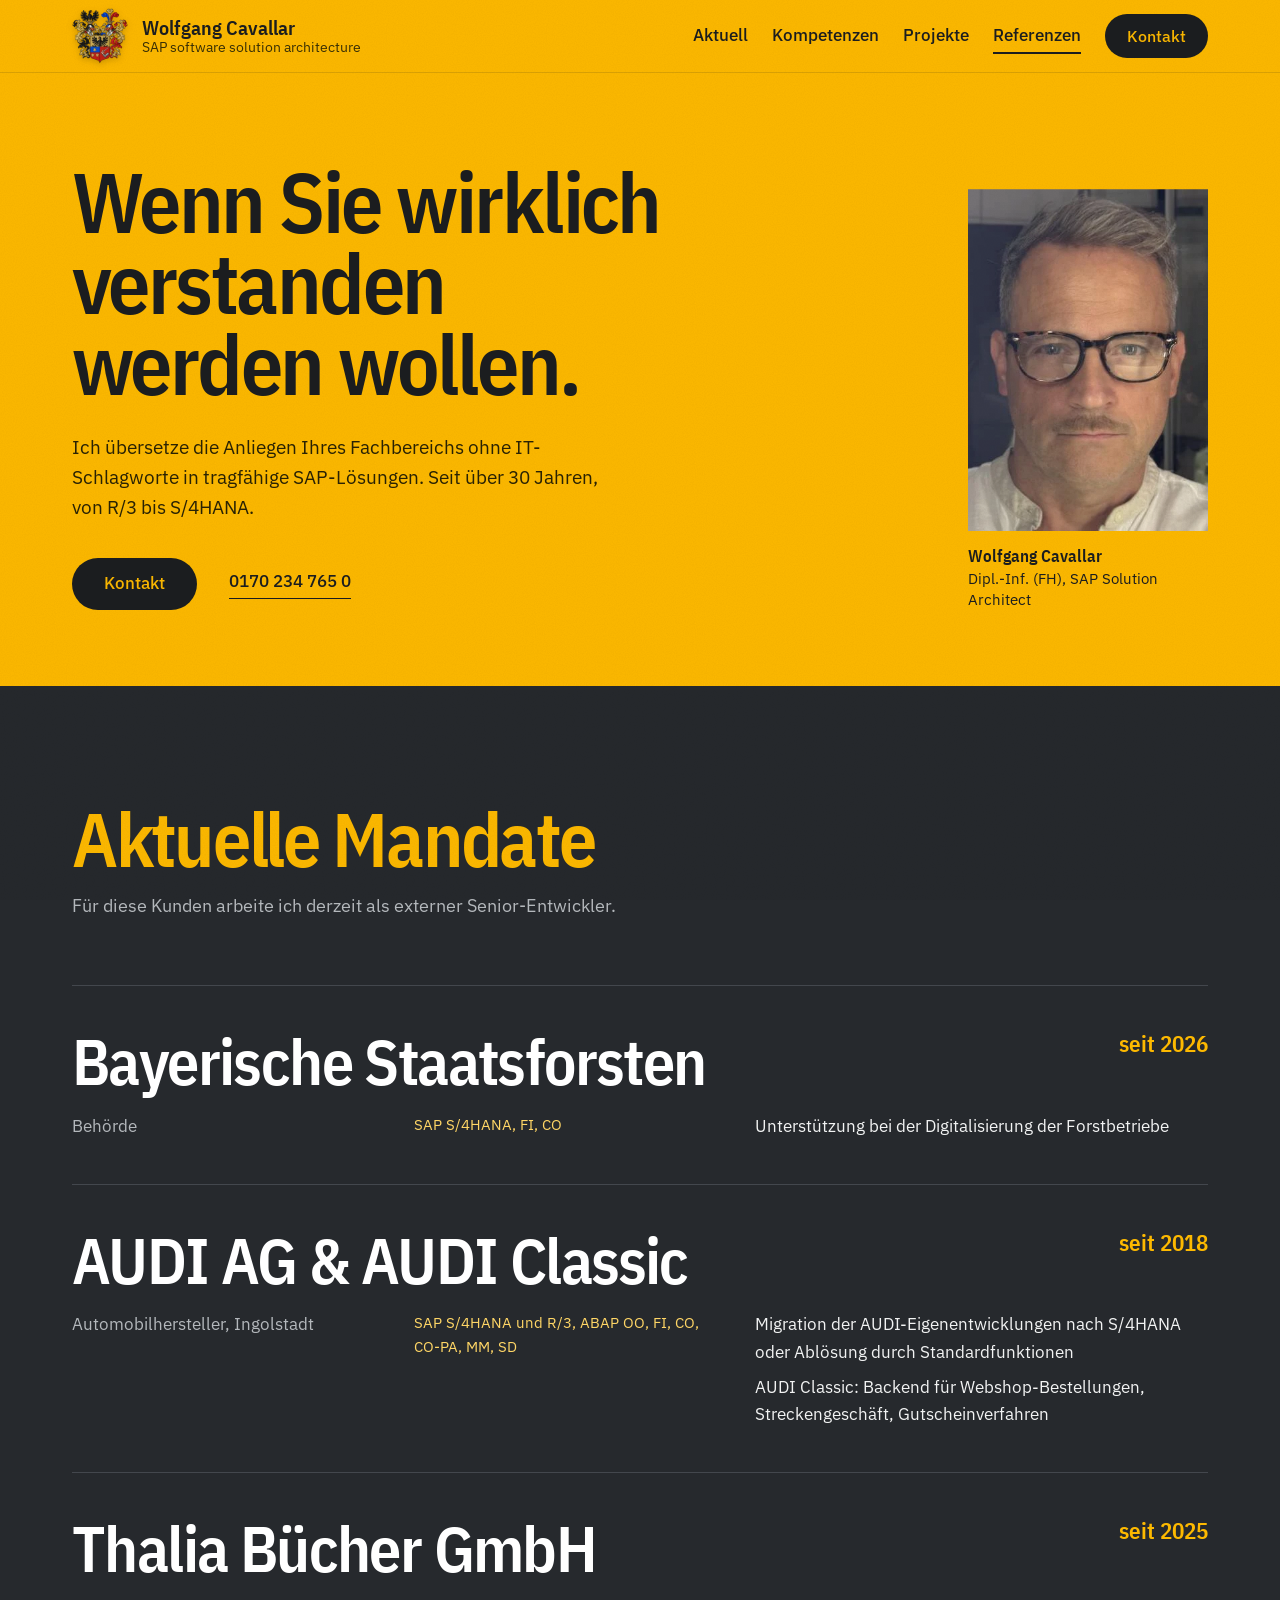
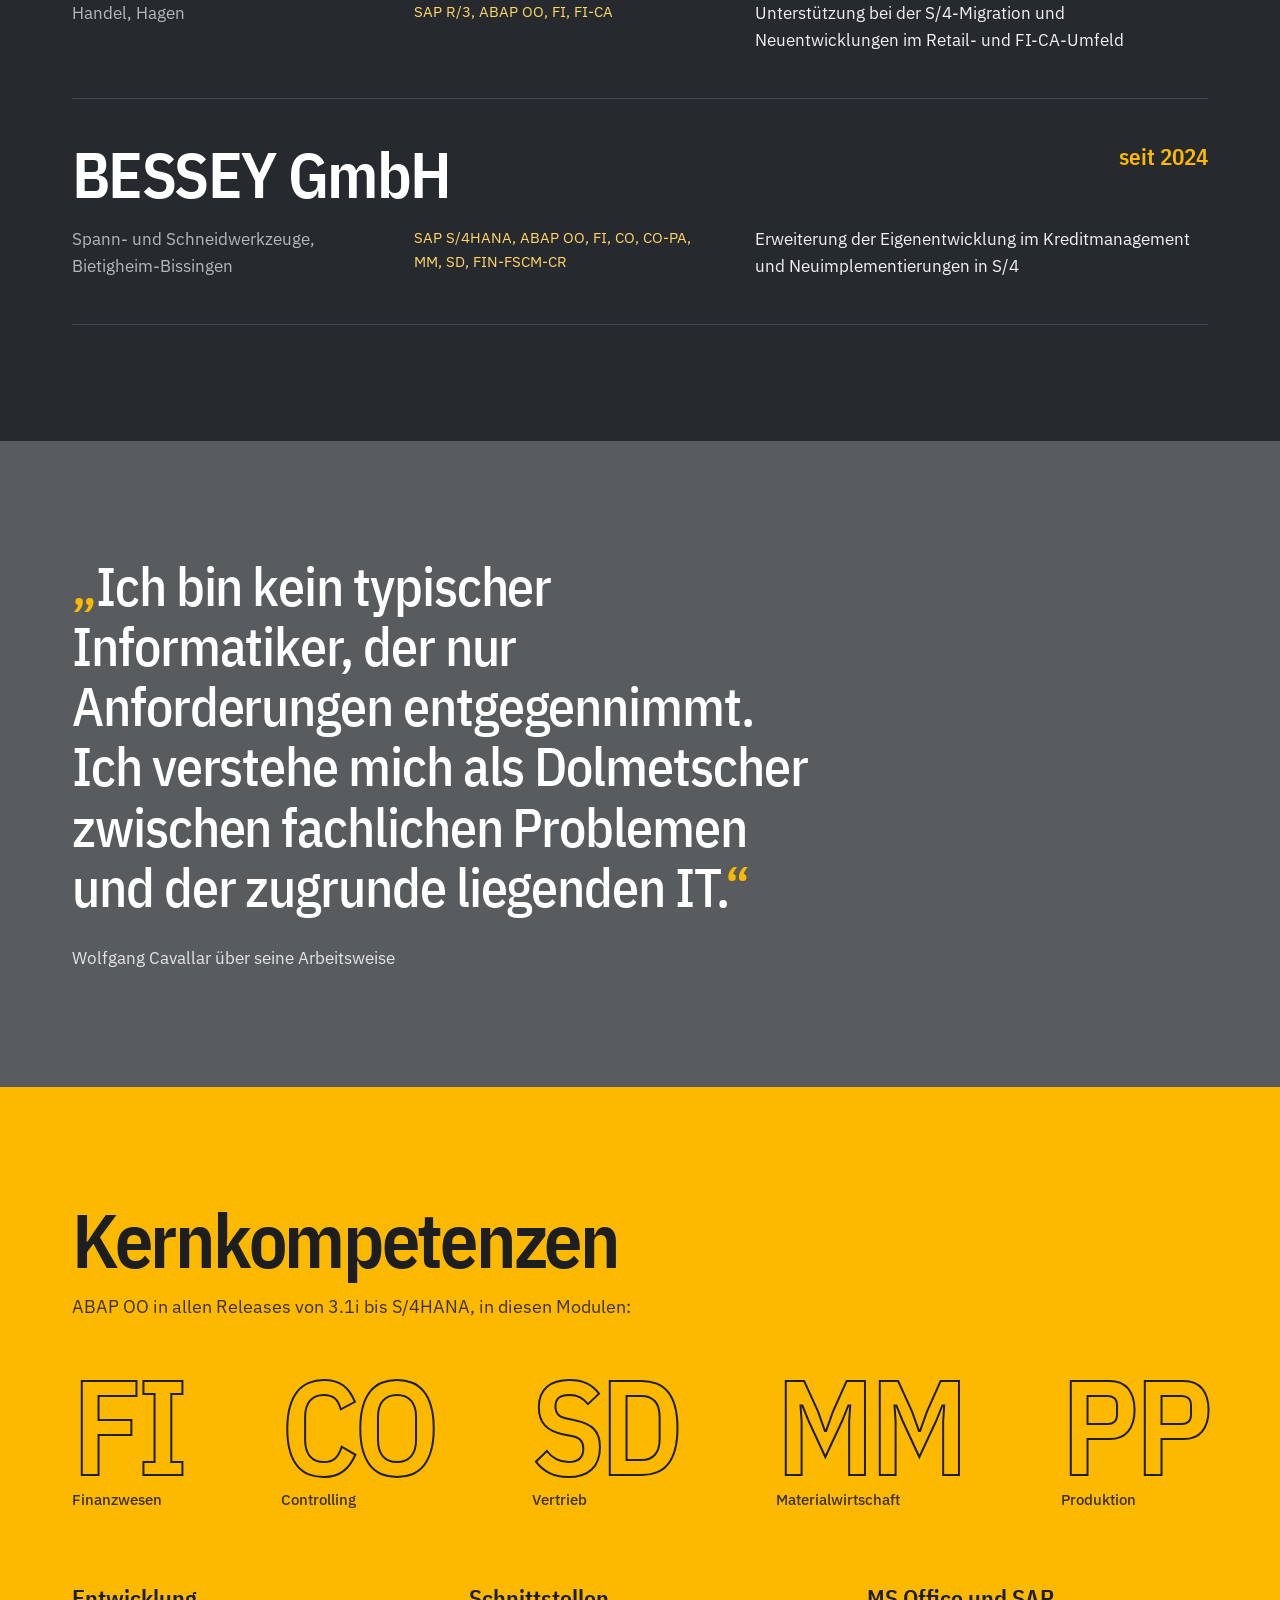
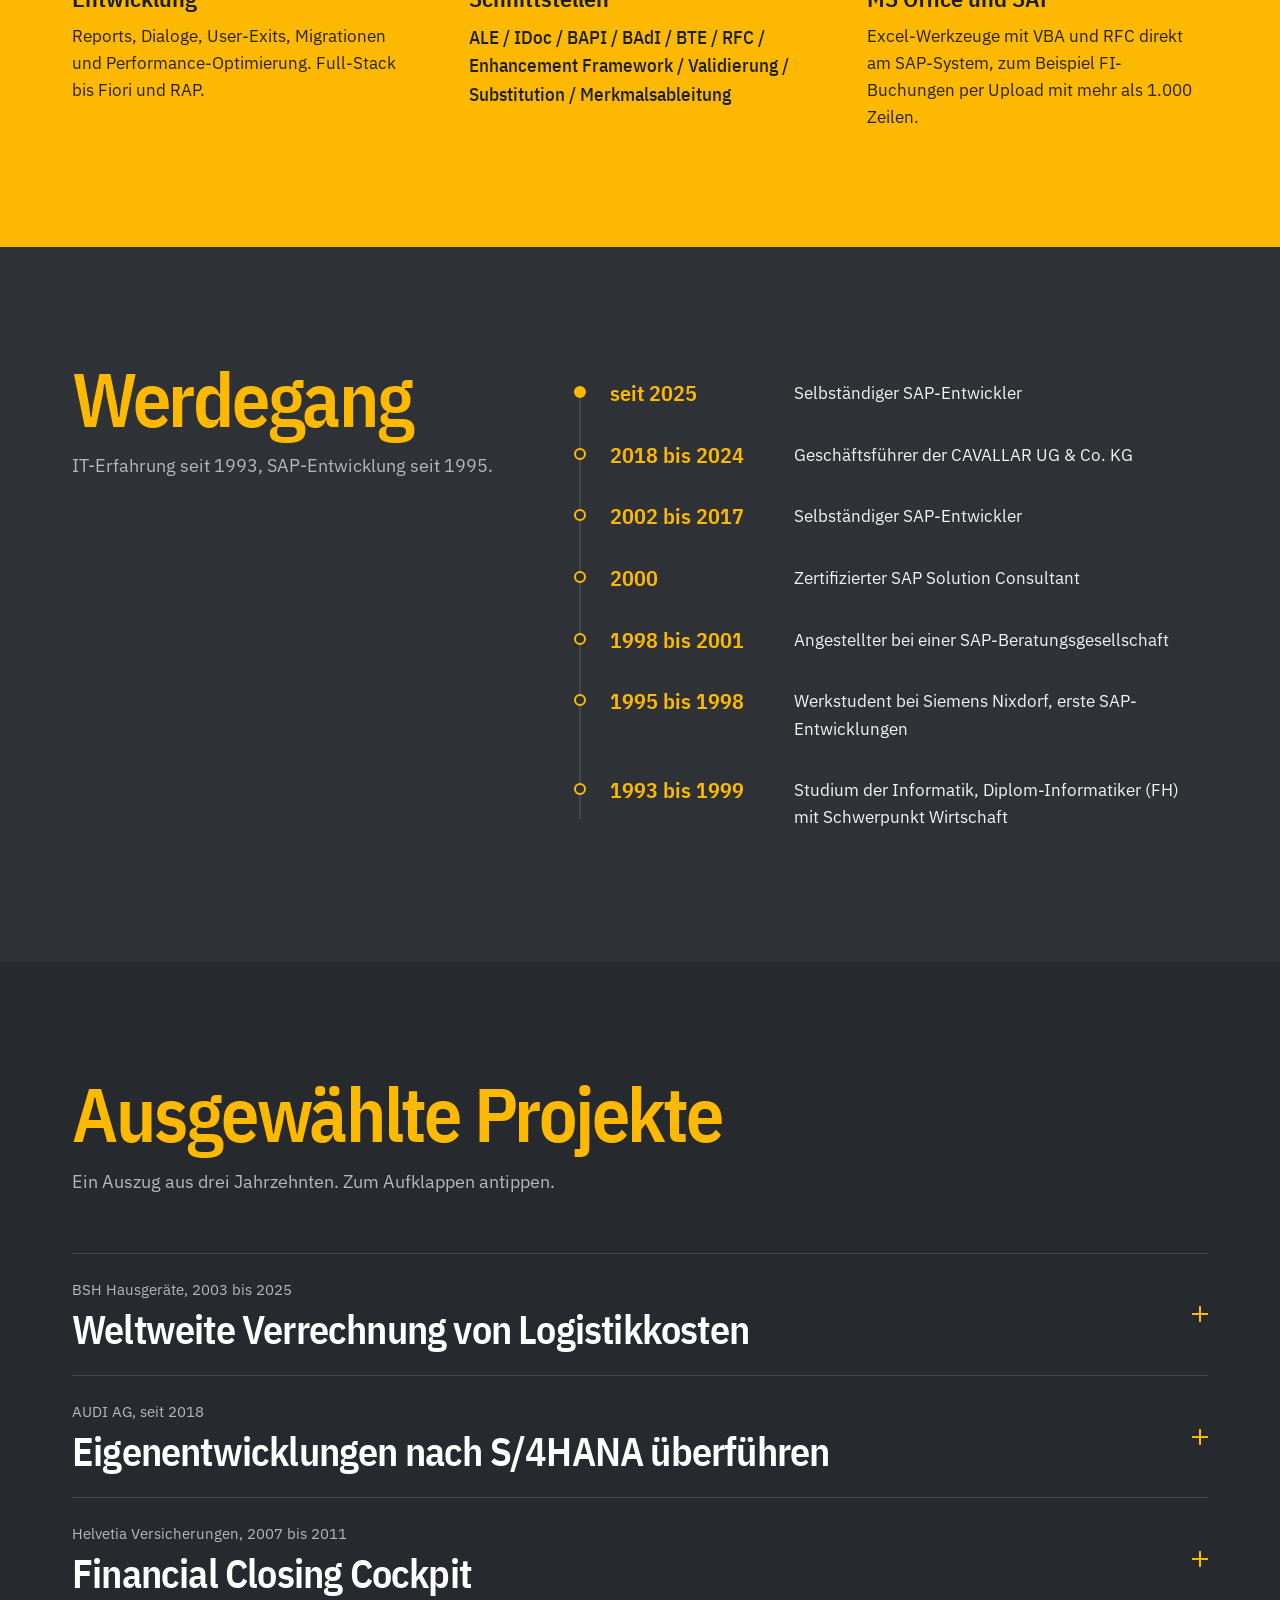
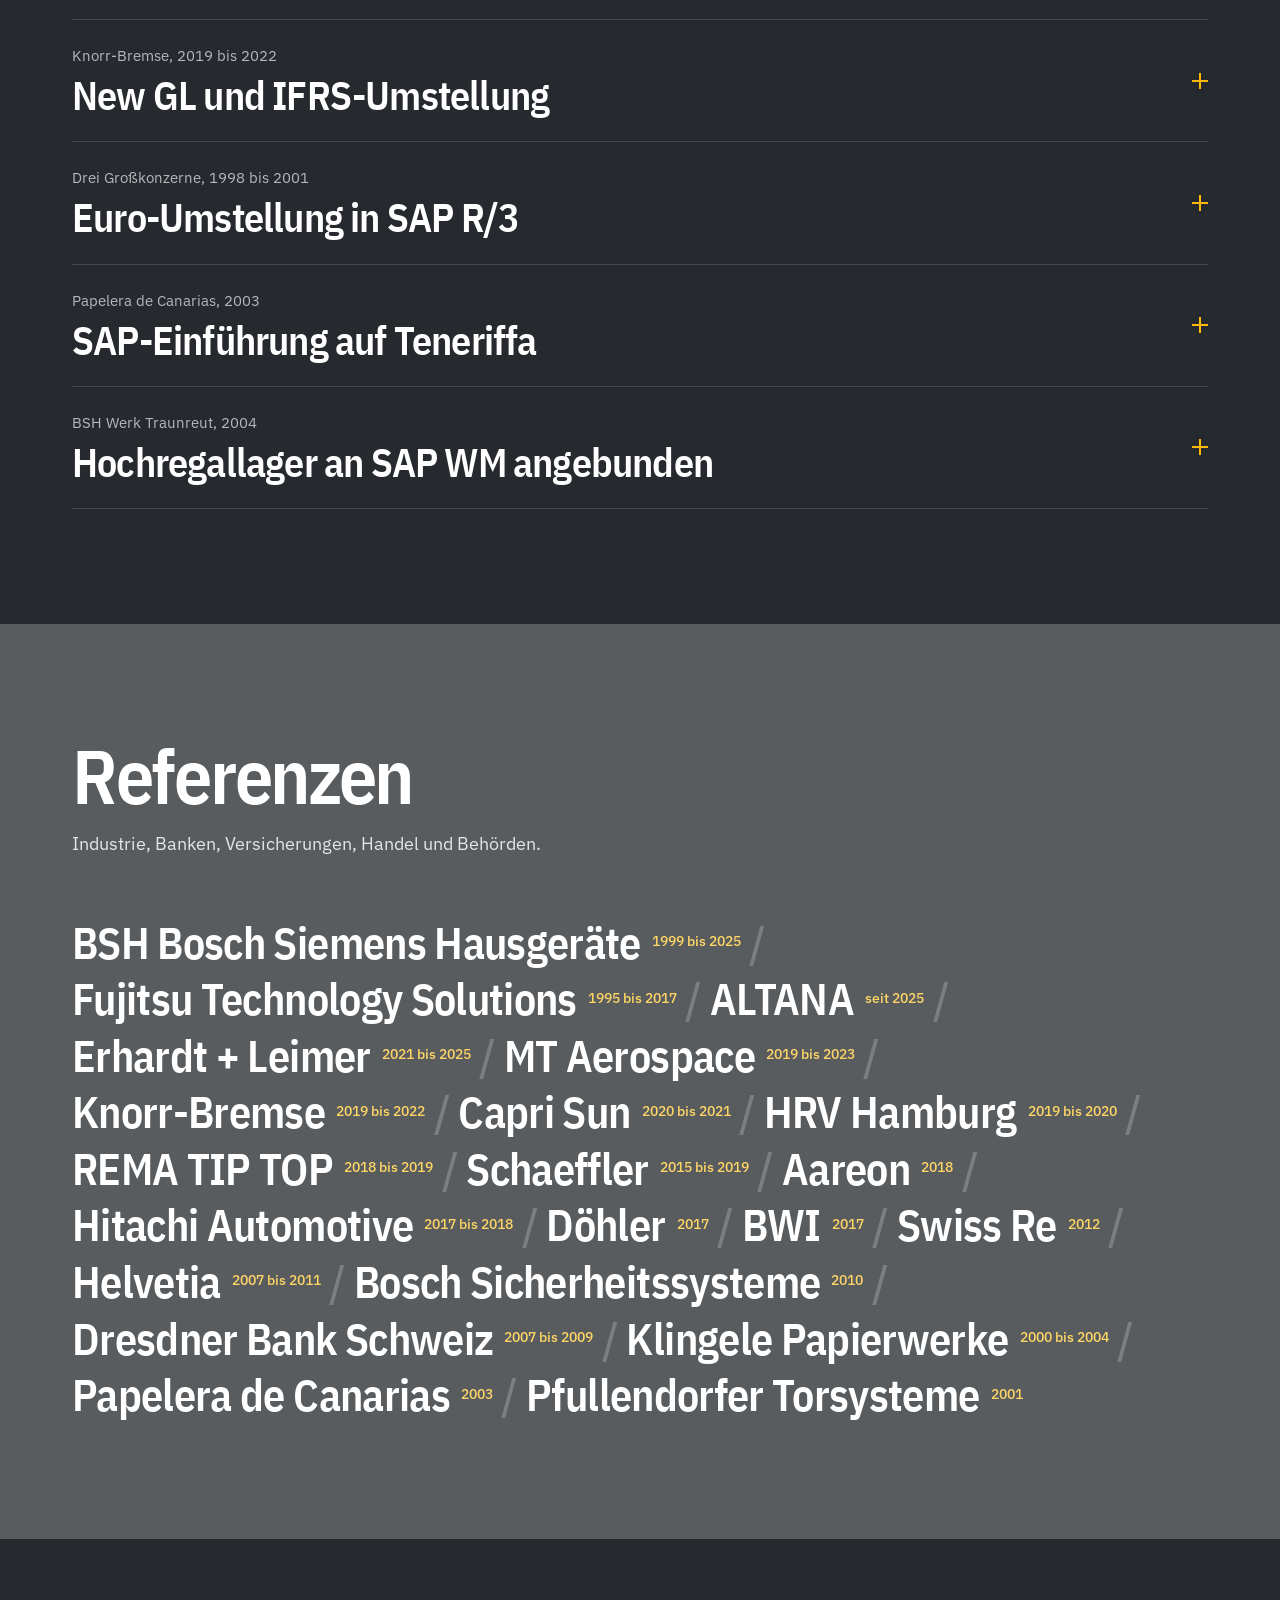
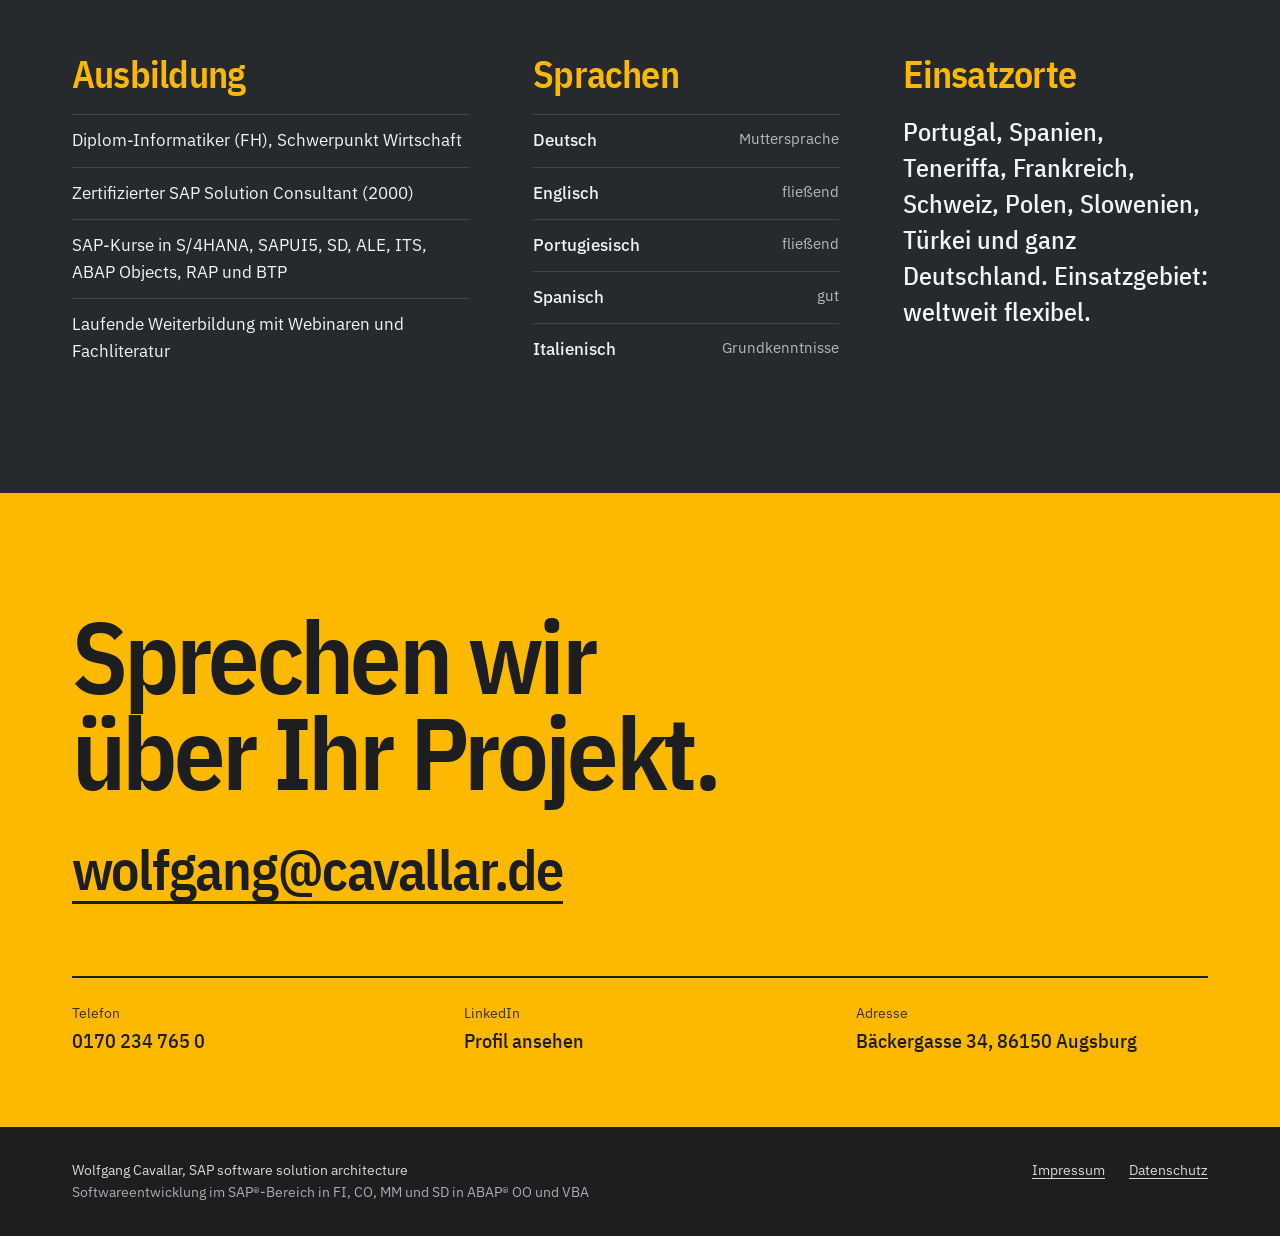
==== commit 3274ea80: "Remove ticker banner Co-Authored-By: Claude Opus 5.5 <noreply@anthropic.com>" ====
--- a/index.html
+++ b/index.html
@@ -63,27 +63,6 @@
       </figure>
     </div>
   </section>
-
-  <div class="ticker" aria-label="Kurzprofil">
-    <div class="ticker-track">
-      <ul class="ticker-list">
-        <li>SAP-Entwicklung seit 1995</li>
-        <li>Release 3.1i bis S/4HANA</li>
-        <li>FI, CO, SD, MM, PP</li>
-        <li>ABAP OO, Fiori, RAP</li>
-        <li>Deutsch, Englisch, Portugiesisch, Spanisch, Italienisch</li>
-        <li>Einsätze in 7 Ländern</li>
-      </ul>
-      <ul class="ticker-list" aria-hidden="true">
-        <li>SAP-Entwicklung seit 1995</li>
-        <li>Release 3.1i bis S/4HANA</li>
-        <li>FI, CO, SD, MM, PP</li>
-        <li>ABAP OO, Fiori, RAP</li>
-        <li>Deutsch, Englisch, Portugiesisch, Spanisch, Italienisch</li>
-        <li>Einsätze in 7 Ländern</li>
-      </ul>
-    </div>
-  </div>
 
   <main id="inhalt">
     <section class="band band-graphite" id="aktuell" aria-labelledby="aktuell-title">
--- a/assets/styles.css
+++ b/assets/styles.css
@@ -57,7 +57,7 @@
 ::selection { background: var(--yellow); color: var(--ink); }
 a { color: inherit; text-underline-offset: 0.2em; text-decoration-thickness: 1px; }
 :focus-visible { outline: 3px solid var(--ink); outline-offset: 3px; }
-.band-graphite :focus-visible, .band-graphite-2 :focus-visible, .band-slate :focus-visible, .ticker :focus-visible, .footer :focus-visible { outline-color: var(--yellow); }
+.band-graphite :focus-visible, .band-graphite-2 :focus-visible, .band-slate :focus-visible, .footer :focus-visible { outline-color: var(--yellow); }
 
 .wrap { max-width: var(--wrap); margin: 0 auto; padding: 0 var(--gutter); }
 
@@ -119,26 +119,6 @@
   @keyframes crest-in { from { opacity: 0; transform: scale(.85) rotate(-4deg); } }
   @keyframes rise { from { opacity: 0; transform: translateY(18px); } }
   @keyframes unveil { from { clip-path: inset(100% 0 0 0); } to { clip-path: inset(0 0 0 0); } }
-}
-
-/* Laufband mit Wappen als Trenner */
-.ticker { background: var(--ink); color: var(--yellow); overflow: hidden; border-block: 1px solid #000; }
-.ticker-track { display: flex; width: max-content; }
-.ticker-list { display: flex; flex-shrink: 0; align-items: center; }
-.ticker-list li { display: flex; align-items: center; white-space: nowrap; font: 500 clamp(1.0625rem, 1.6vw, 1.3125rem)/1 var(--display); padding: 1.125rem 0; }
-.ticker-list li::after {
-  content: ""; width: 1.625rem; height: 1.625rem; margin: 0 1.75rem;
-  background: url("img/wappen-160.webp") center / contain no-repeat;
-}
-@media (prefers-reduced-motion: no-preference) {
-  .ticker-track { animation: ticker 48s linear infinite; }
-  .ticker:hover .ticker-track { animation-play-state: paused; }
-  @keyframes ticker { to { transform: translateX(-50%); } }
-}
-@media (prefers-reduced-motion: reduce) {
-  .ticker-track { width: auto; }
-  .ticker-list { flex-wrap: wrap; flex-shrink: 1; padding: 0 var(--gutter); }
-  .ticker-list[aria-hidden] { display: none; }
 }
 
 /* Aufdecken beim Scrollen, nur mit JS und ohne reduzierte Bewegung */
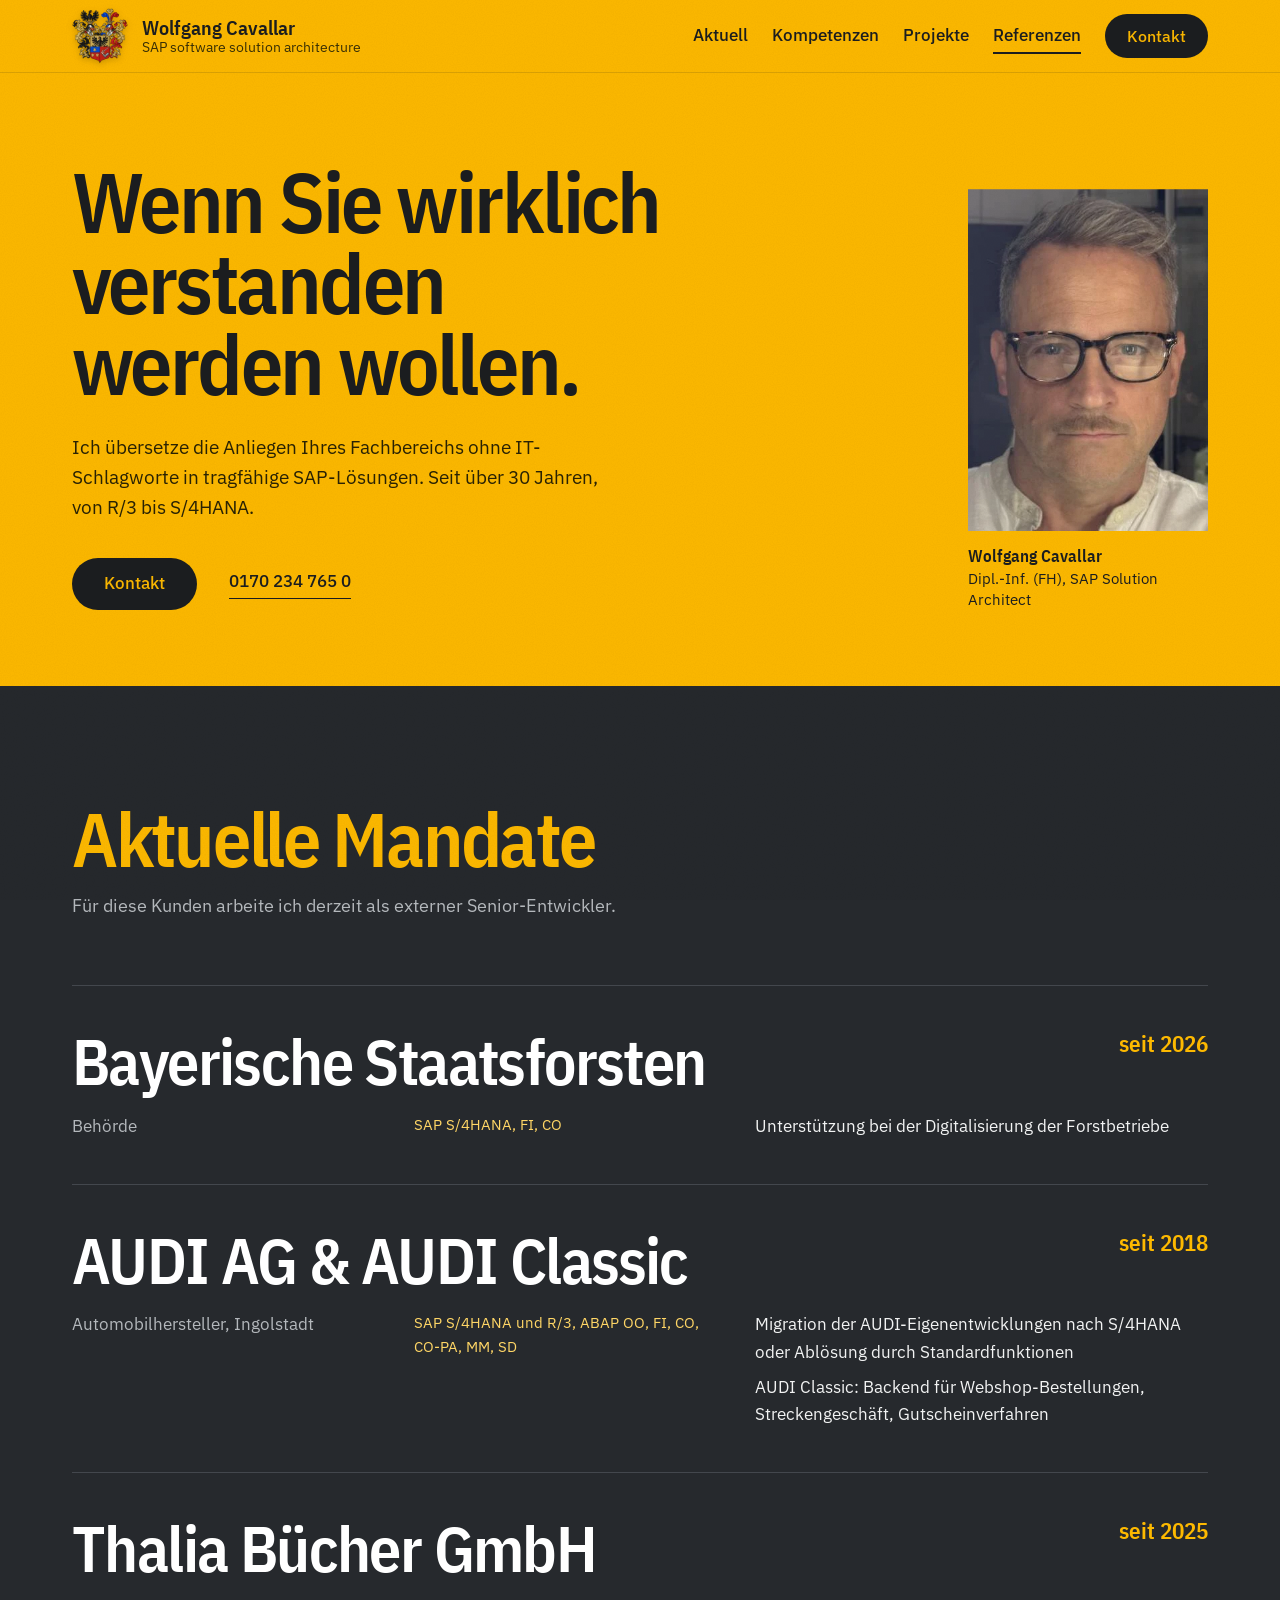
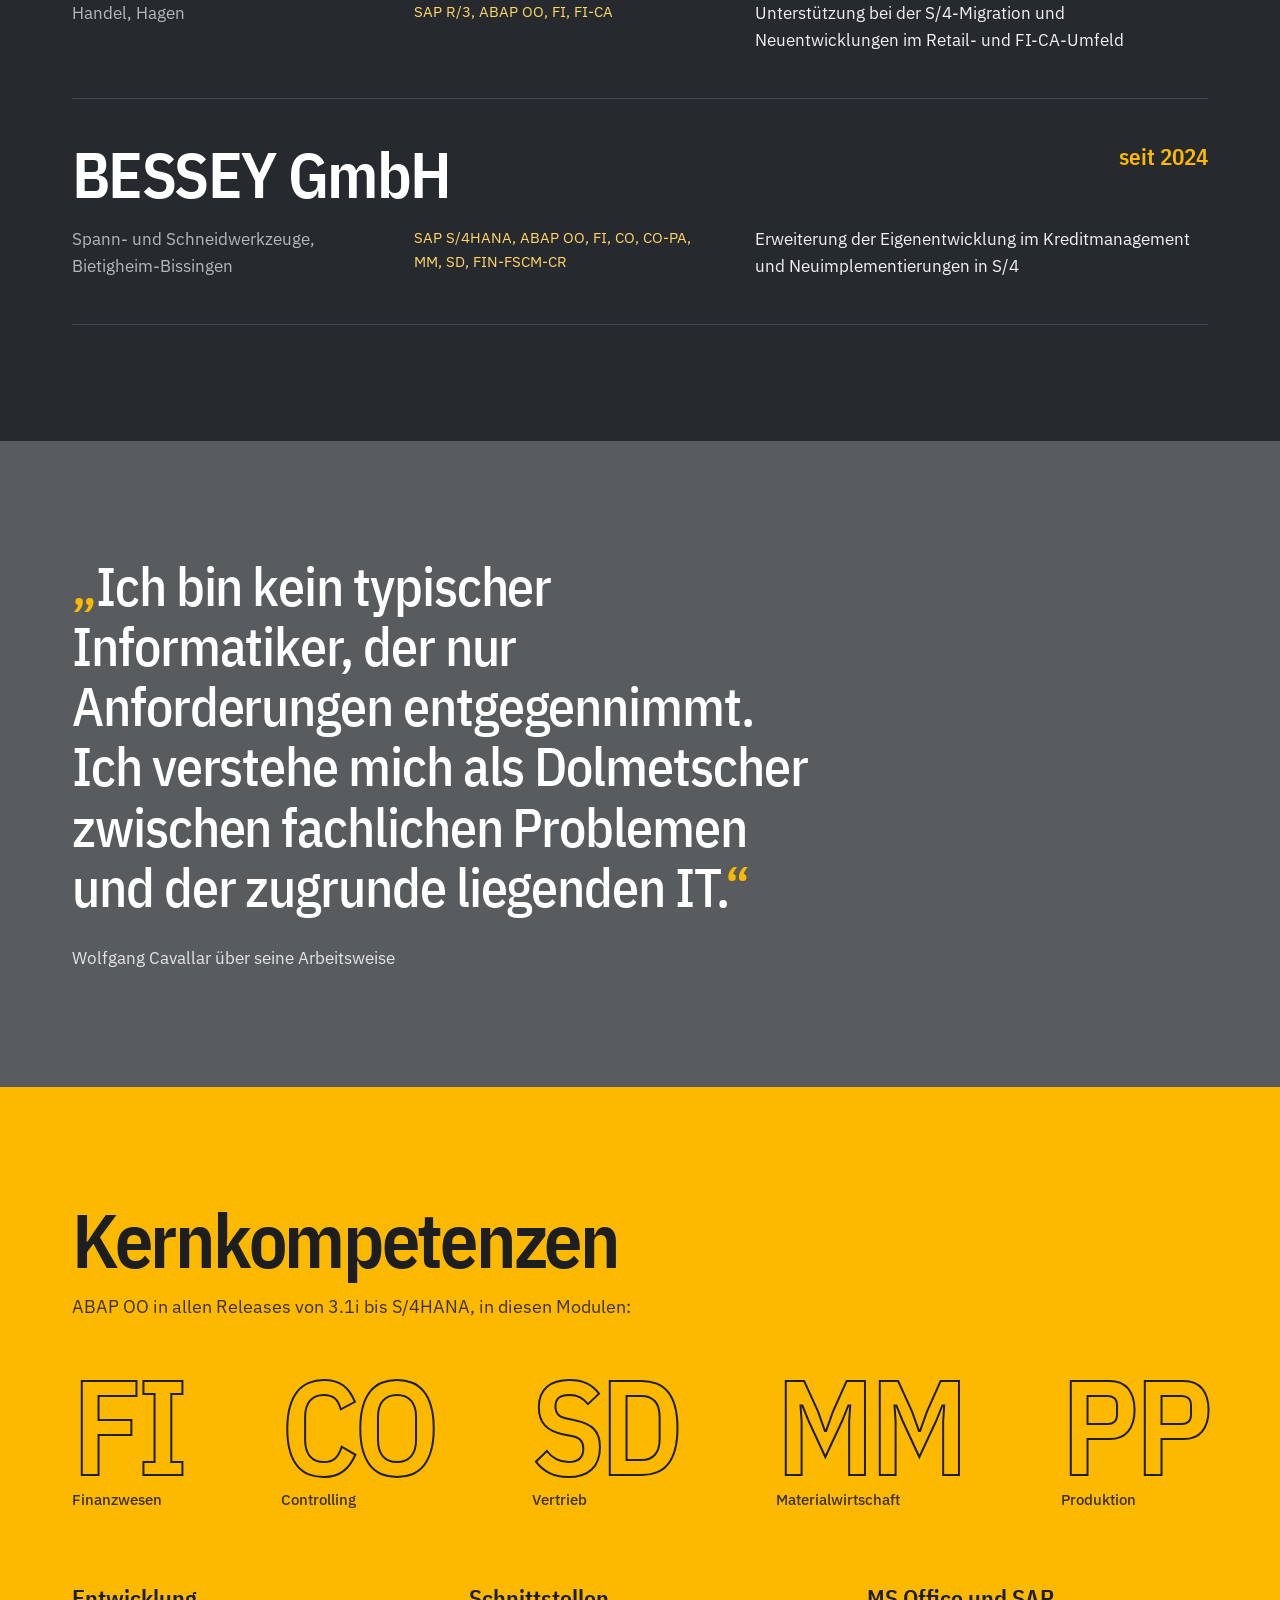
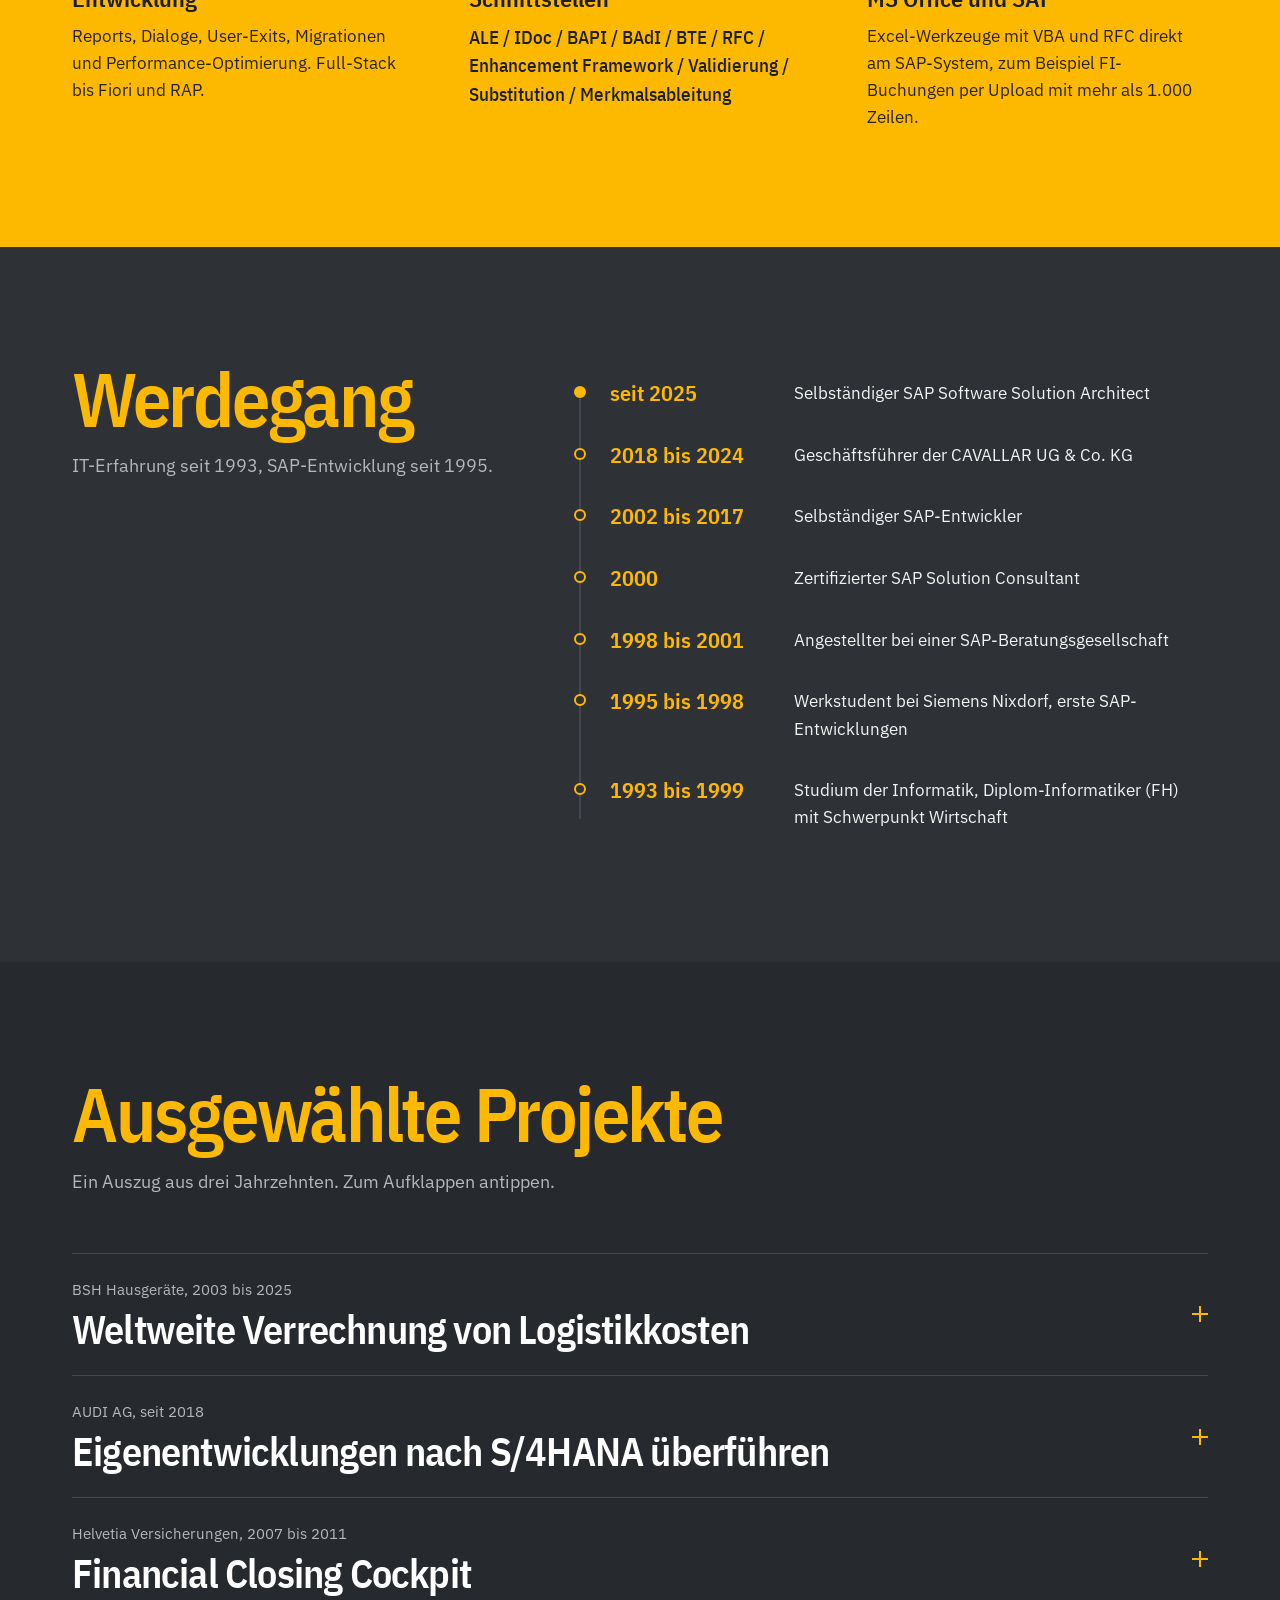
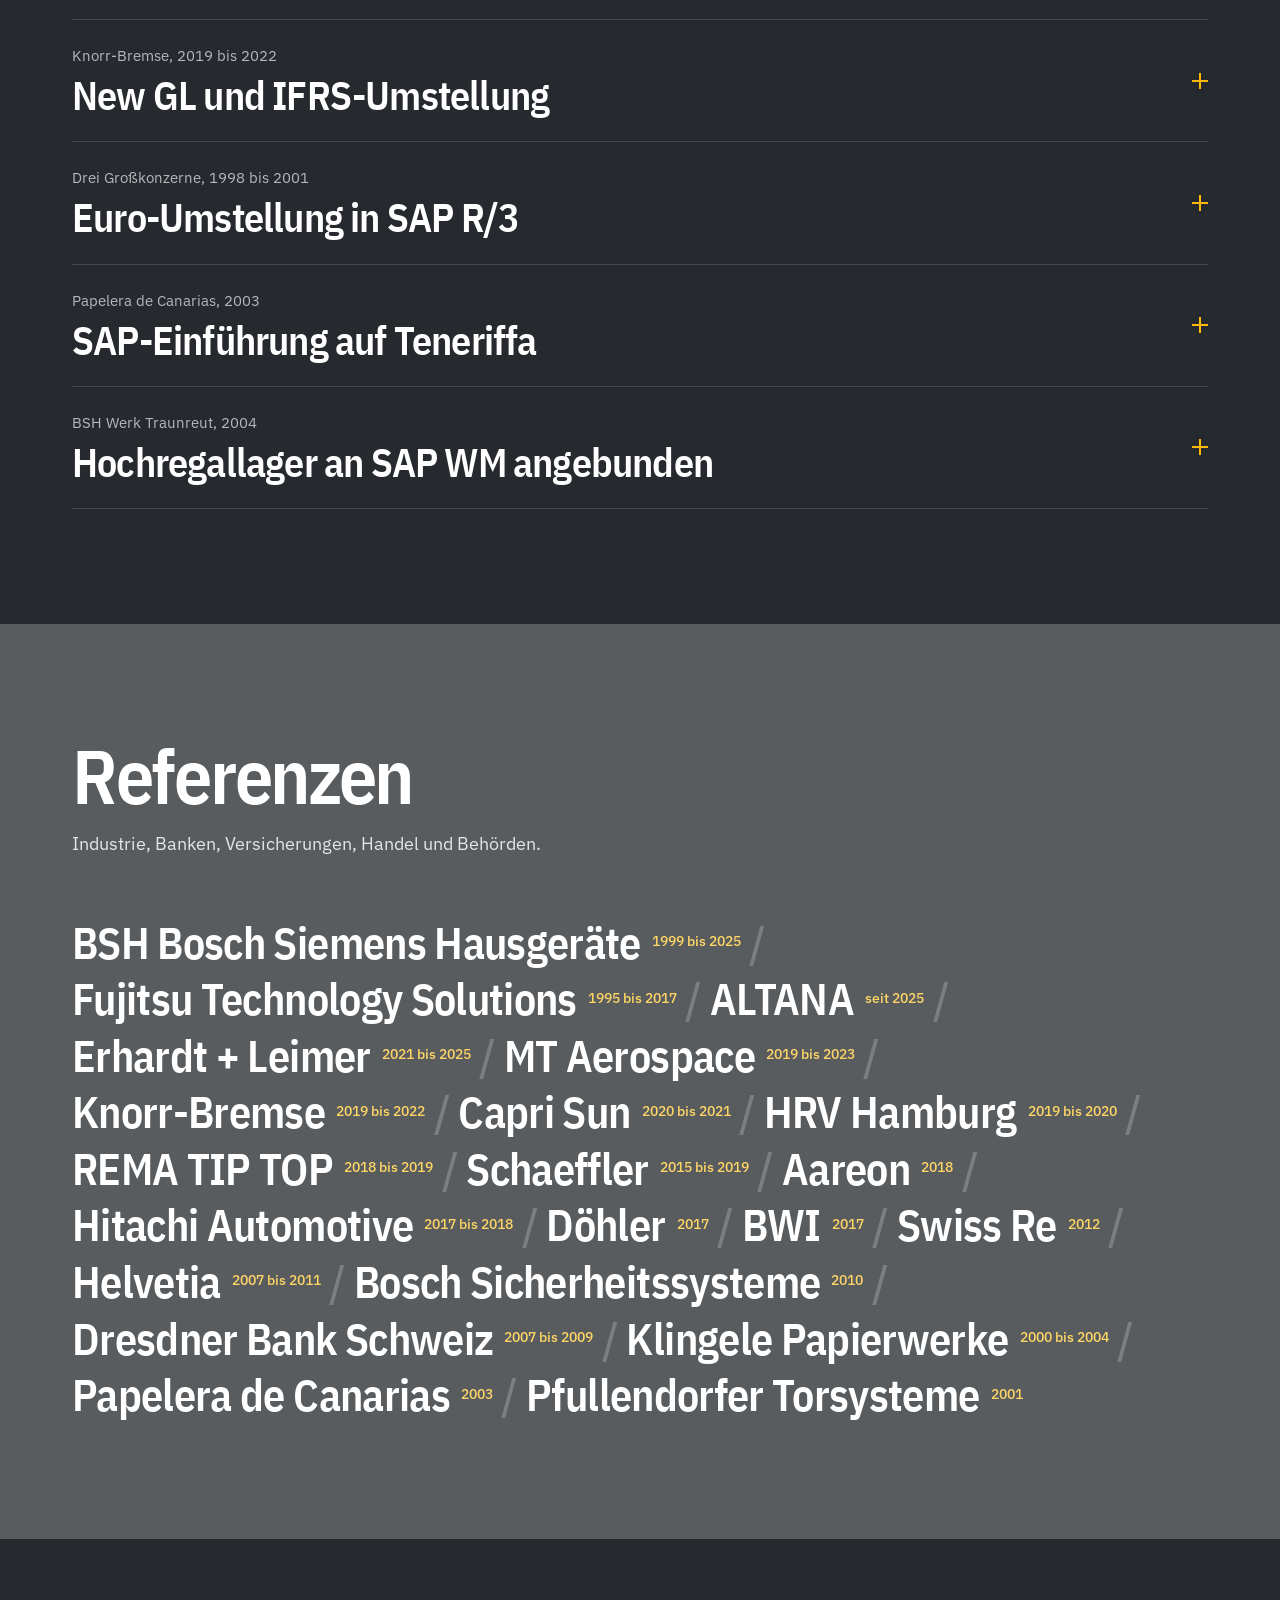
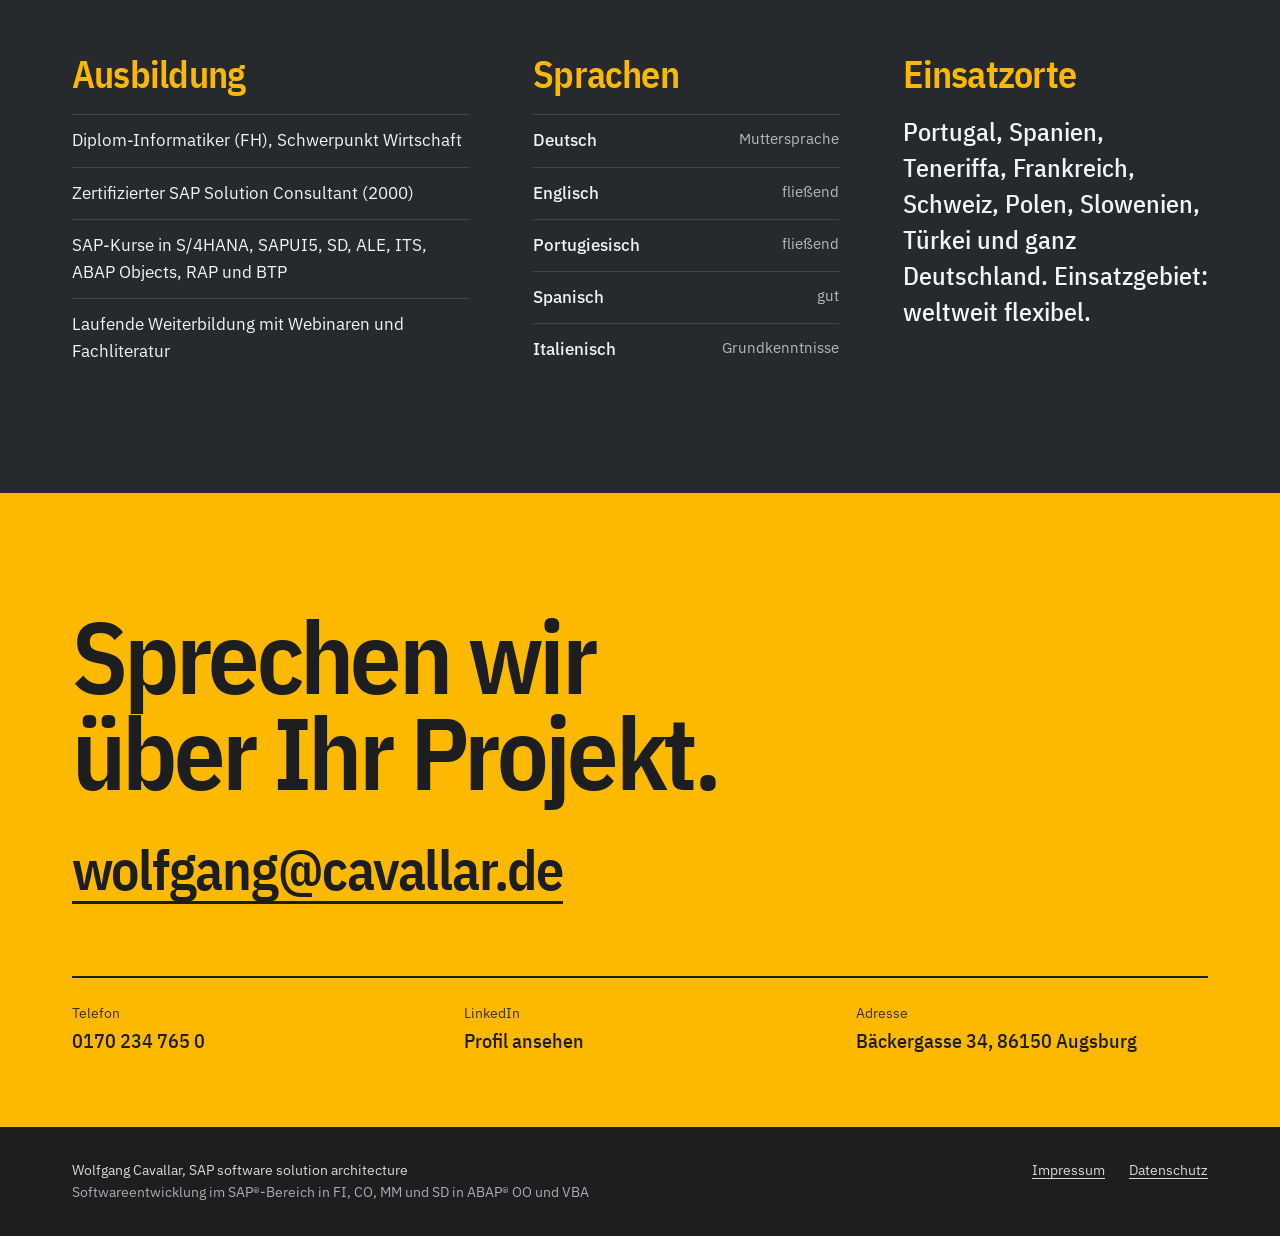
==== commit 37d1479f: "Rename current role to SAP Software Solution Architect Co-Authored-By: Claude Opus 5.5 <noreply@anth" ====
--- a/index.html
+++ b/index.html
@@ -152,7 +152,7 @@
           <p class="intro">IT-Erfahrung seit 1993, SAP-Entwicklung seit 1995.</p>
         </div>
         <ol class="timeline">
-          <li><span class="t-year">seit 2025</span><span class="t-what">Selbständiger SAP-Entwickler</span></li>
+          <li><span class="t-year">seit 2025</span><span class="t-what">Selbständiger SAP Software Solution Architect</span></li>
           <li><span class="t-year">2018 bis 2024</span><span class="t-what">Geschäftsführer der CAVALLAR UG &amp; Co. KG</span></li>
           <li><span class="t-year">2002 bis 2017</span><span class="t-what">Selbständiger SAP-Entwickler</span></li>
           <li><span class="t-year">2000</span><span class="t-what">Zertifizierter SAP Solution Consultant</span></li>
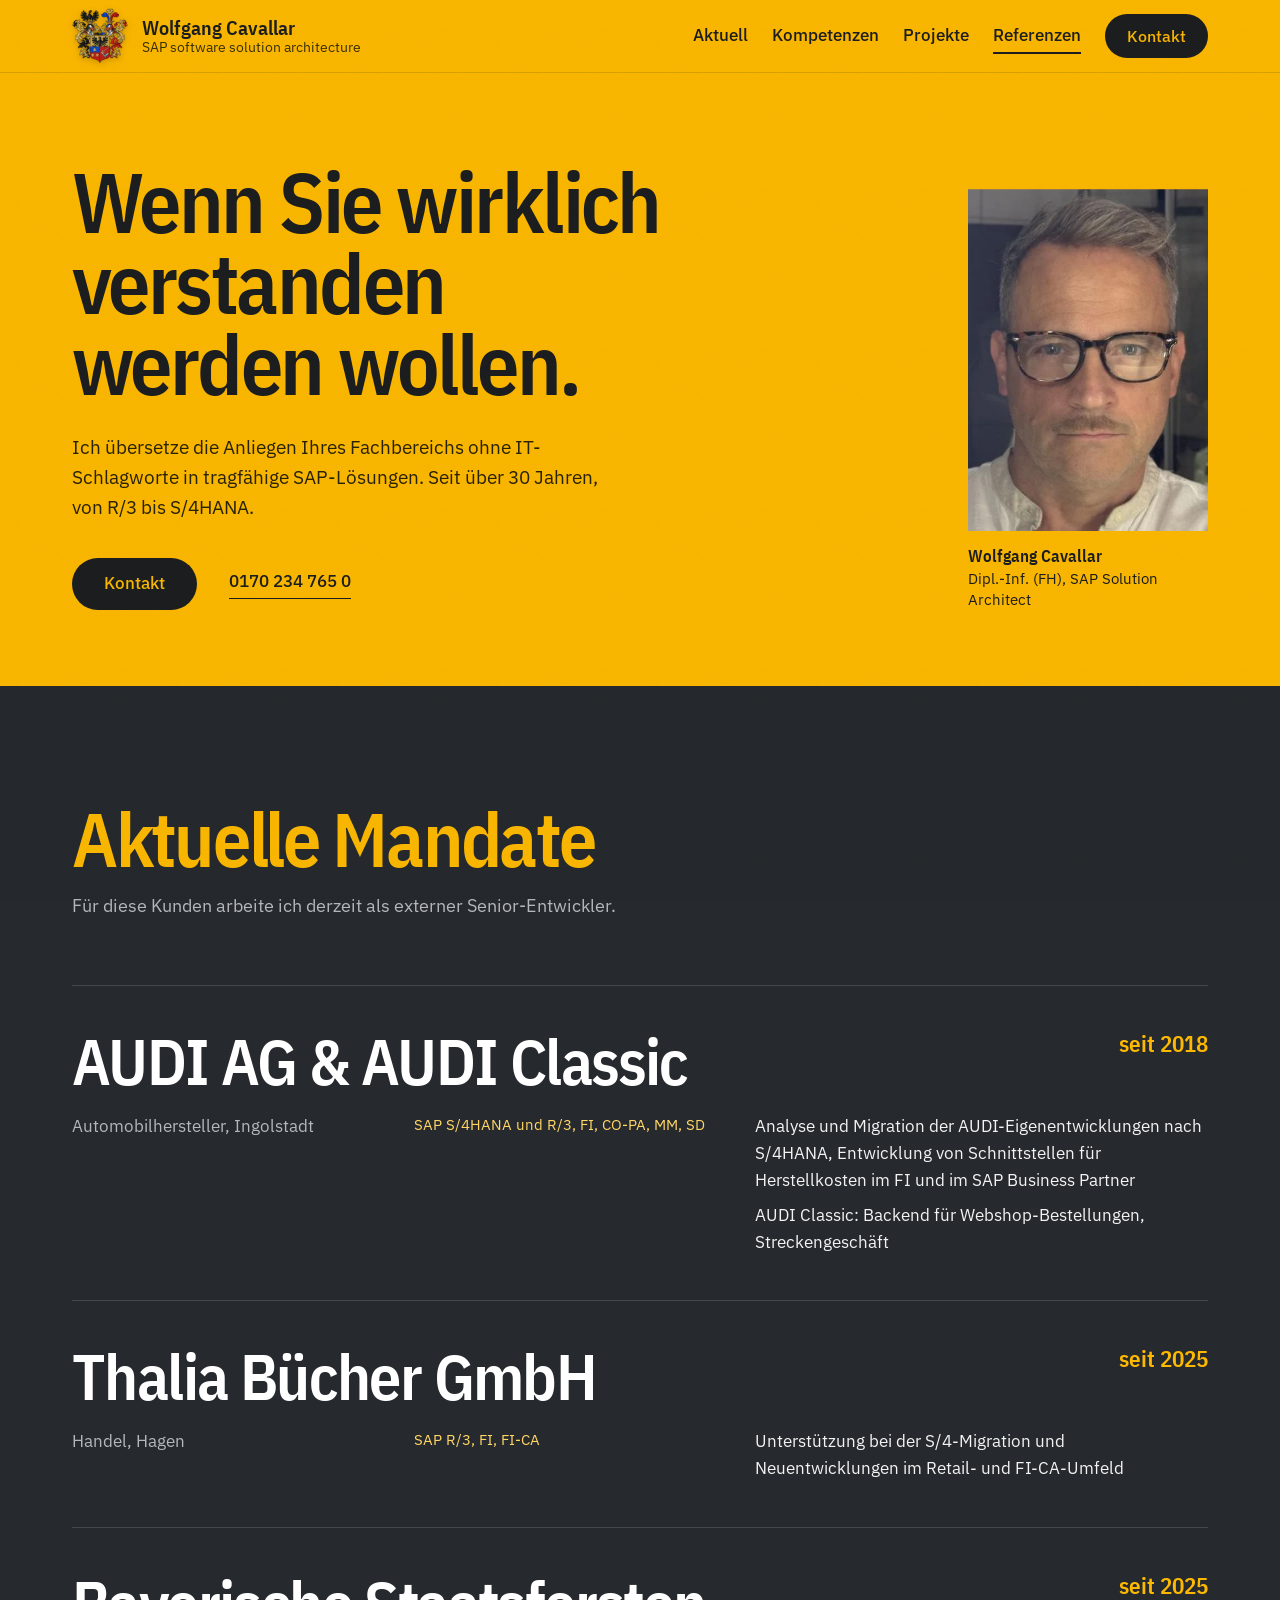
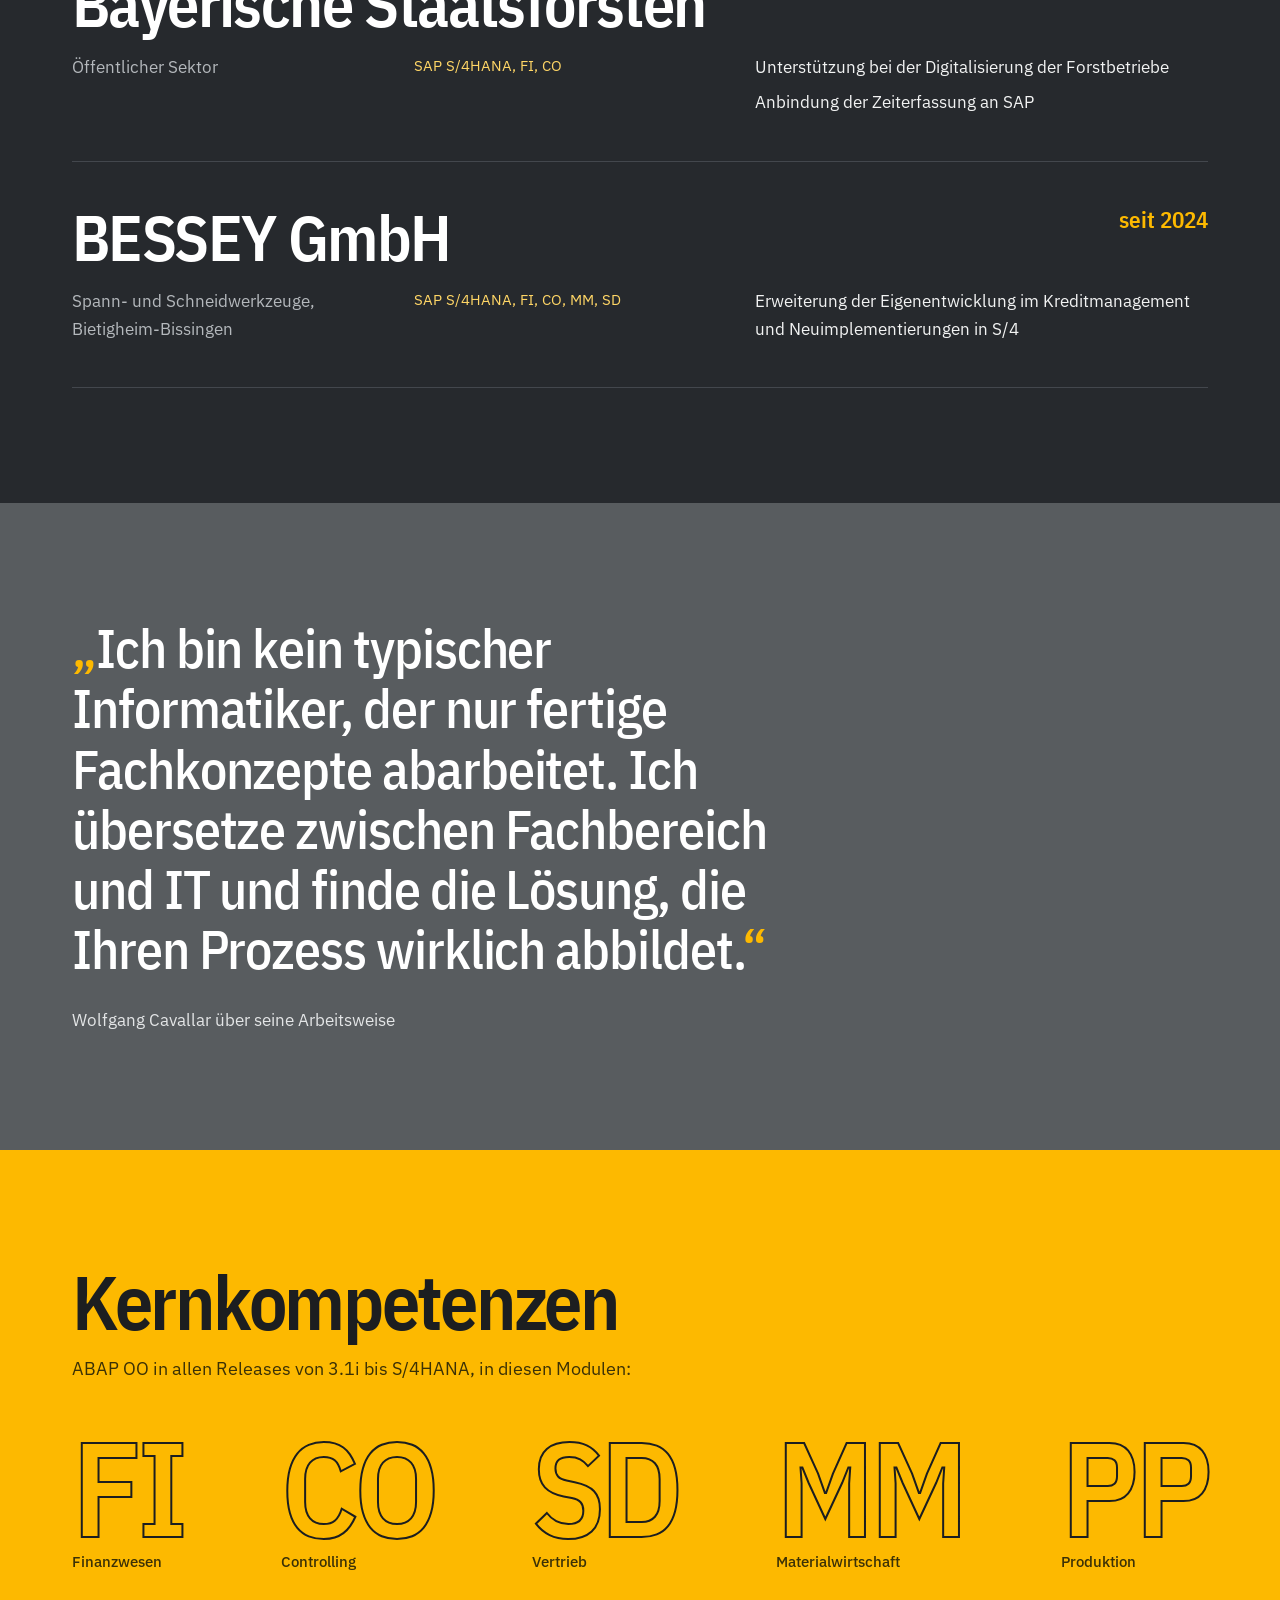
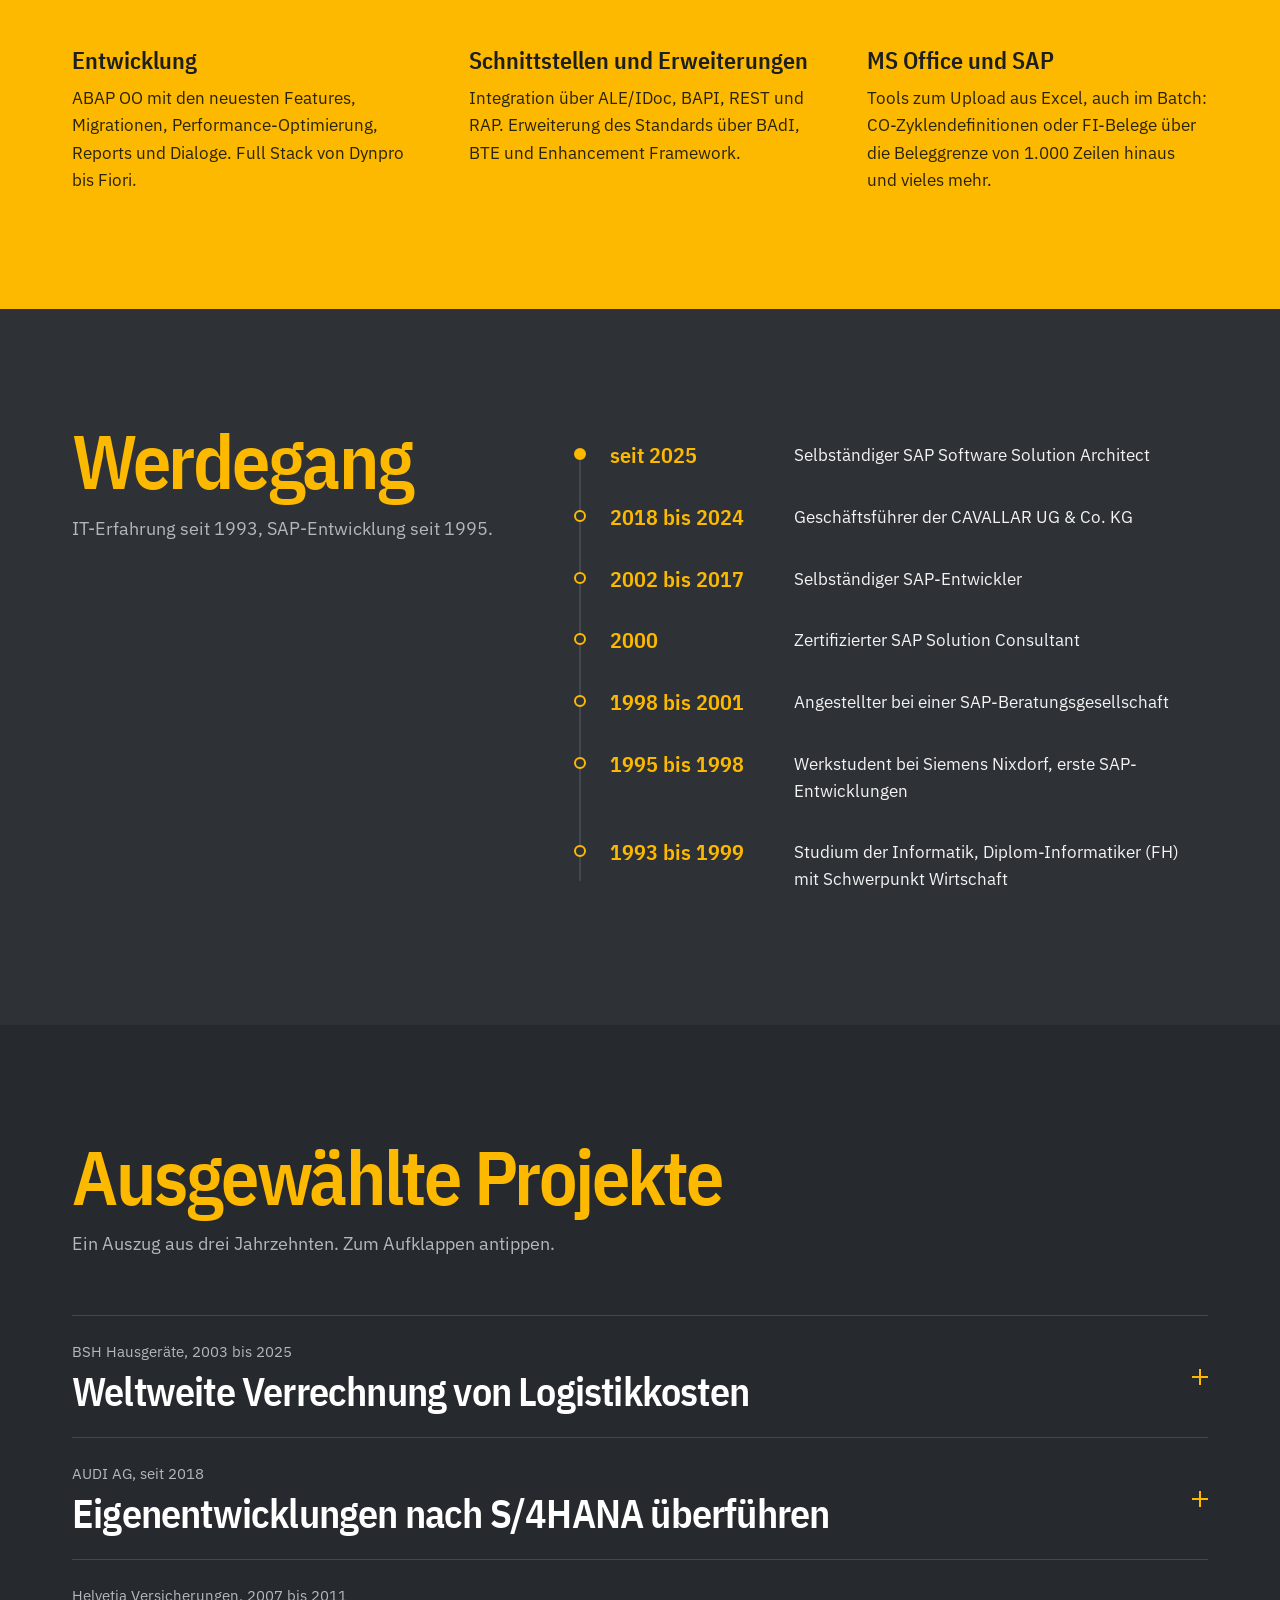
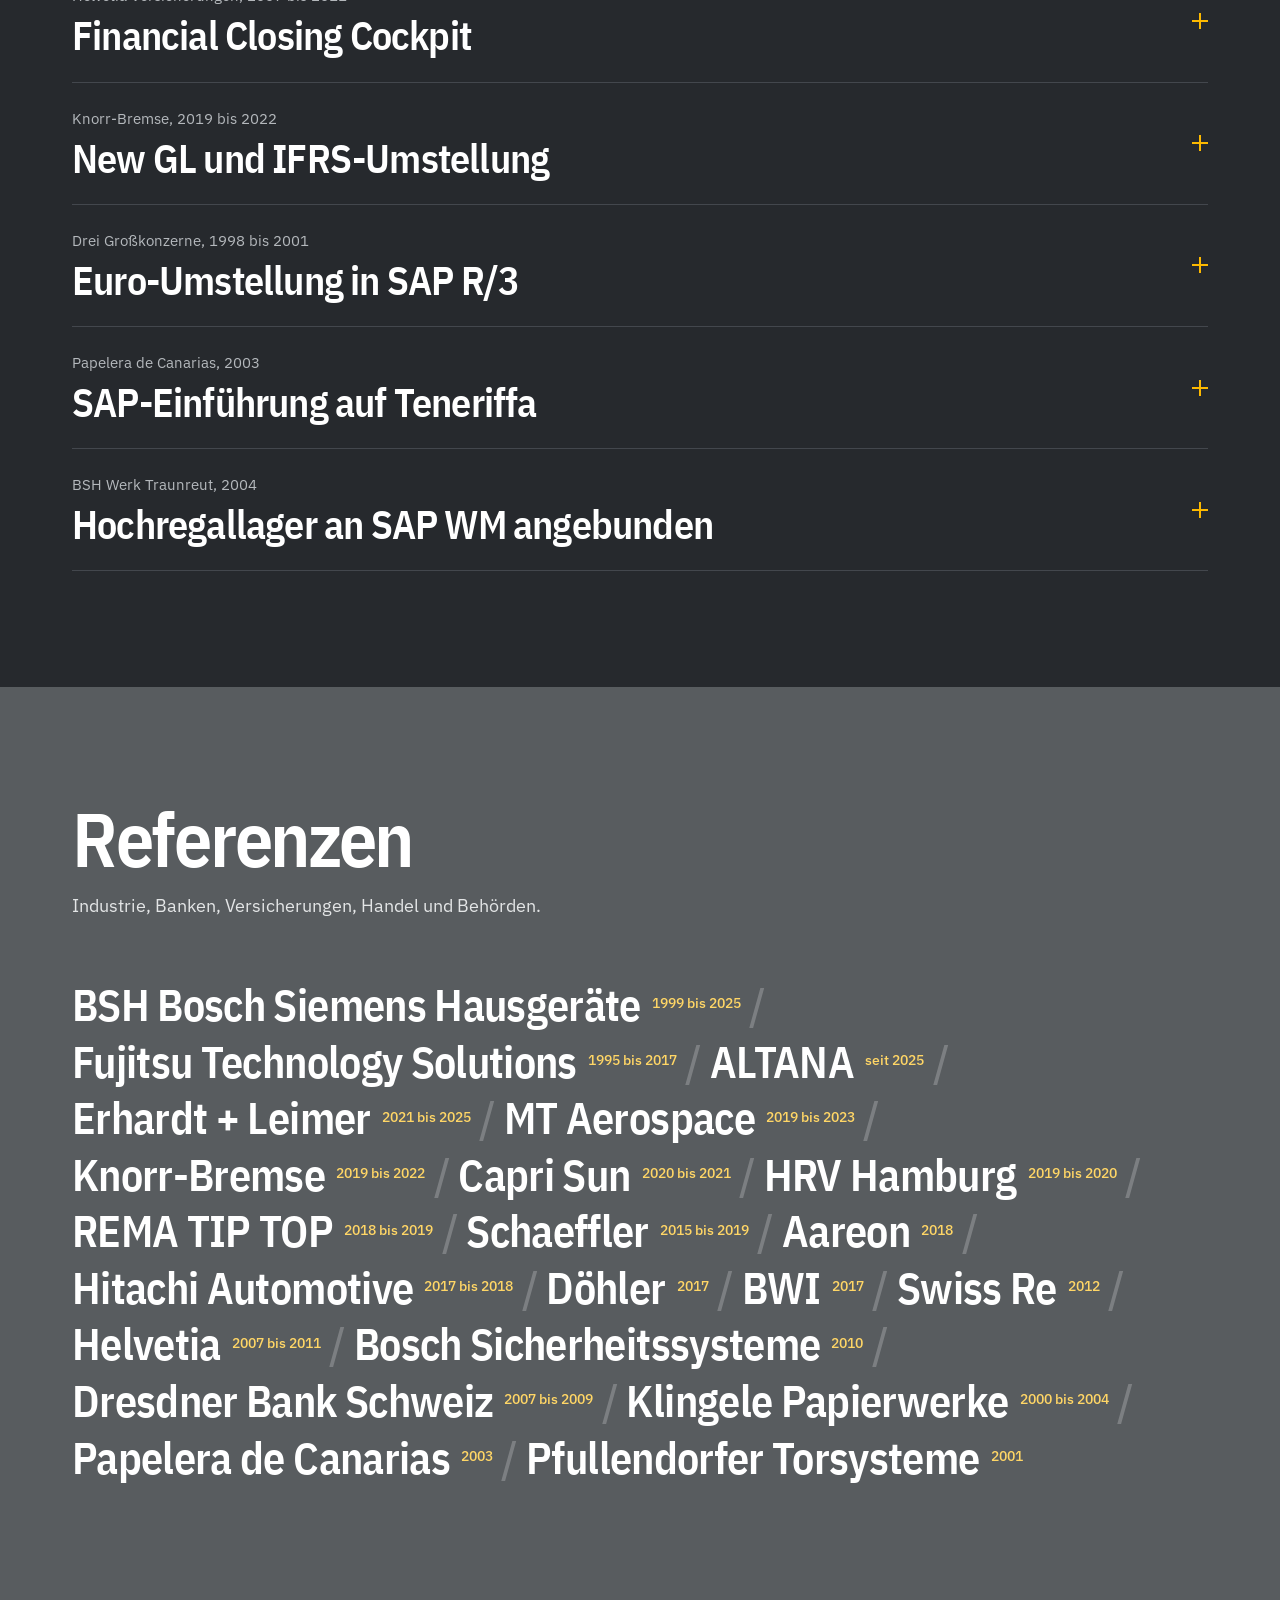
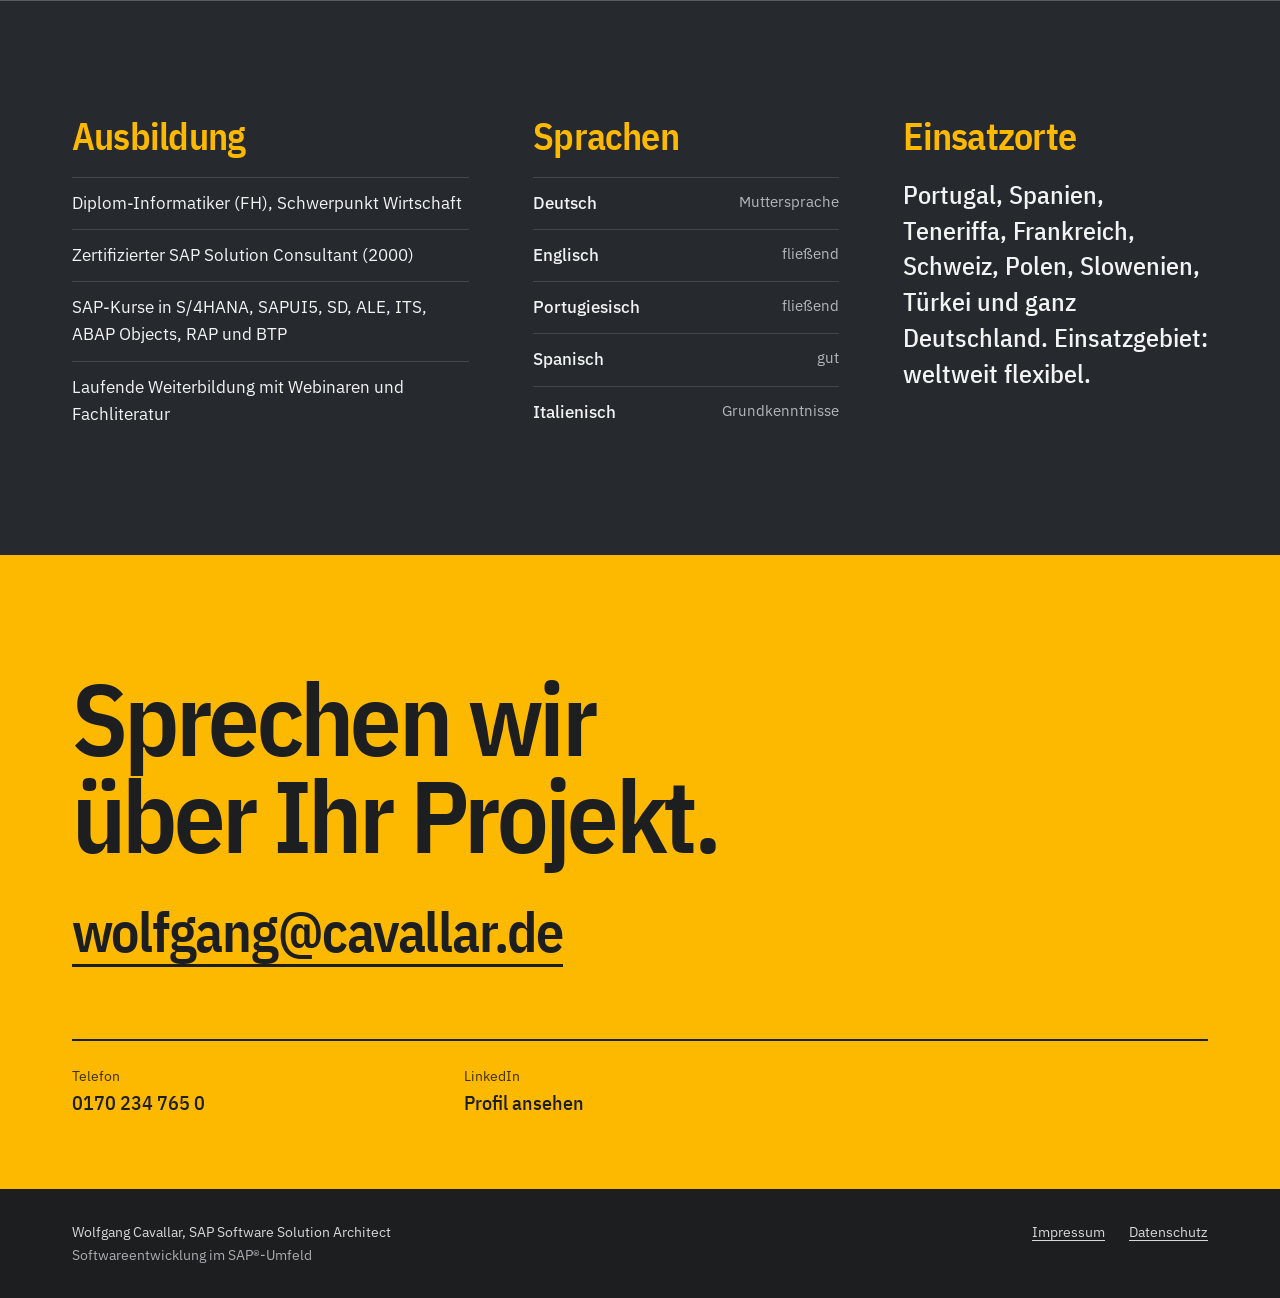
==== commit 77dec716: "Update site content from Word document Reorder current mandates, revise mandate details, statement, " ====
--- a/index.html
+++ b/index.html
@@ -72,34 +72,37 @@
 
         <div class="mandates">
           <article class="mandate">
-            <h3>Bayerische Staatsforsten</h3>
-            <p class="m-since">seit 2026</p>
-            <p class="m-sector">Behörde</p>
-            <p class="m-stack">SAP S/4HANA, FI, CO</p>
-            <ul class="m-work"><li>Unterstützung bei der Digitalisierung der Forstbetriebe</li></ul>
-          </article>
-          <article class="mandate">
             <h3>AUDI AG &amp; AUDI Classic</h3>
             <p class="m-since">seit 2018</p>
             <p class="m-sector">Automobilhersteller, Ingolstadt</p>
-            <p class="m-stack">SAP S/4HANA und R/3, ABAP OO, FI, CO, CO-PA, MM, SD</p>
+            <p class="m-stack">SAP S/4HANA und R/3, FI, CO-PA, MM, SD</p>
             <ul class="m-work">
-              <li>Migration der AUDI-Eigenentwicklungen nach S/4HANA oder Ablösung durch Standardfunktionen</li>
-              <li>AUDI Classic: Backend für Webshop-Bestellungen, Streckengeschäft, Gutscheinverfahren</li>
+              <li>Analyse und Migration der AUDI-Eigenentwicklungen nach S/4HANA, Entwicklung von Schnittstellen für Herstellkosten im FI und im SAP Business Partner</li>
+              <li>AUDI Classic: Backend für Webshop-Bestellungen, Streckengeschäft</li>
             </ul>
           </article>
           <article class="mandate">
             <h3>Thalia Bücher GmbH</h3>
             <p class="m-since">seit 2025</p>
             <p class="m-sector">Handel, Hagen</p>
-            <p class="m-stack">SAP R/3, ABAP OO, FI, FI-CA</p>
+            <p class="m-stack">SAP R/3, FI, FI-CA</p>
             <ul class="m-work"><li>Unterstützung bei der S/4-Migration und Neuentwicklungen im Retail- und FI-CA-Umfeld</li></ul>
+          </article>
+          <article class="mandate">
+            <h3>Bayerische Staatsforsten</h3>
+            <p class="m-since">seit 2025</p>
+            <p class="m-sector">Öffentlicher Sektor</p>
+            <p class="m-stack">SAP S/4HANA, FI, CO</p>
+            <ul class="m-work">
+              <li>Unterstützung bei der Digitalisierung der Forstbetriebe</li>
+              <li>Anbindung der Zeiterfassung an SAP</li>
+            </ul>
           </article>
           <article class="mandate">
             <h3>BESSEY GmbH</h3>
             <p class="m-since">seit 2024</p>
             <p class="m-sector">Spann- und Schneidwerkzeuge, Bietigheim-Bissingen</p>
-            <p class="m-stack">SAP S/4HANA, ABAP OO, FI, CO, CO-PA, MM, SD, FIN-FSCM-CR</p>
+            <p class="m-stack">SAP S/4HANA, FI, CO, MM, SD</p>
             <ul class="m-work"><li>Erweiterung der Eigenentwicklung im Kreditmanagement und Neuimplementierungen in S/4</li></ul>
           </article>
         </div>
@@ -109,7 +112,7 @@
     <section class="band band-slate statement" aria-label="Arbeitsweise">
       <div class="wrap">
         <blockquote class="reveal">
-          <p>Ich bin kein typischer Informatiker, der nur Anforderungen entgegennimmt. Ich verstehe mich als Dolmetscher zwischen fachlichen Problemen und der zugrunde liegenden IT.</p>
+          <p>Ich bin kein typischer Informatiker, der nur fertige Fachkonzepte abarbeitet. Ich übersetze zwischen Fachbereich und IT und finde die Lösung, die Ihren Prozess wirklich abbildet.</p>
         </blockquote>
         <p class="statement-by">Wolfgang Cavallar über seine Arbeitsweise</p>
       </div>
@@ -131,15 +134,15 @@
         <div class="skills">
           <div>
             <h3>Entwicklung</h3>
-            <p>Reports, Dialoge, User-Exits, Migrationen und Performance-Optimierung. Full-Stack bis Fiori und RAP.</p>
-          </div>
-          <div>
-            <h3>Schnittstellen</h3>
-            <p class="runline">ALE / IDoc / BAPI / BAdI / BTE / RFC / Enhancement Framework / Validierung / Substitution / Merkmalsableitung</p>
+            <p>ABAP OO mit den neuesten Features, Migrationen, Performance-Optimierung, Reports und Dialoge. Full Stack von Dynpro bis Fiori.</p>
+          </div>
+          <div>
+            <h3>Schnittstellen und Erweiterungen</h3>
+            <p>Integration über ALE/IDoc, BAPI, REST und RAP. Erweiterung des Standards über BAdI, BTE und Enhancement Framework.</p>
           </div>
           <div>
             <h3>MS Office und SAP</h3>
-            <p>Excel-Werkzeuge mit VBA und RFC direkt am SAP-System, zum Beispiel FI-Buchungen per Upload mit mehr als 1.000 Zeilen.</p>
+            <p>Tools zum Upload aus Excel, auch im Batch: CO-Zyklendefinitionen oder FI-Belege über die Beleggrenze von 1.000 Zeilen hinaus und vieles mehr.</p>
           </div>
         </div>
       </div>
@@ -188,8 +191,8 @@
           <details>
             <summary><span class="p-client">Helvetia Versicherungen, 2007 bis 2011</span><span class="p-title">Financial Closing Cockpit</span></summary>
             <ul>
-              <li>Eigenes Closing Cockpit für die Schweiz, Spanien, Österreich und Frankreich in einer verteilten Systemlandschaft</li>
-              <li>FI-Add-on, das Aufwandszeilen zur Laufzeit auf Segmente verteilt, ohne Systemmodifikation</li>
+              <li>Eigenes Financial Closing Cockpit entwickelt für die Schweiz, Spanien, Österreich und Frankreich in einer verteilten Systemlandschaft</li>
+              <li>FI-Add-on, das Aufwandszeilen zur Laufzeit auf Segmente verteilt, ohne Systemmodifikation (Belegsplit auf Basis beliebiger Kundenmerkmale)</li>
               <li>Kalkulation und Buchung latenter Steuern in der Schweiz</li>
             </ul>
           </details>
@@ -297,10 +300,6 @@
             <dt>LinkedIn</dt>
             <dd><a href="https://www.linkedin.com/in/wolfgang-cavallar-43407275" rel="noopener" target="_blank">Profil ansehen</a></dd>
           </div>
-          <div>
-            <dt>Adresse</dt>
-            <dd>Bäckergasse 34, 86150 Augsburg</dd>
-          </div>
         </dl>
       </div>
     </section>
@@ -308,8 +307,8 @@
 
   <footer class="footer">
     <div class="wrap footer-grid">
-      <p>Wolfgang Cavallar, SAP software solution architecture<br>
-        <span>Softwareentwicklung im SAP®-Bereich in FI, CO, MM und SD in ABAP® OO und VBA</span></p>
+      <p>Wolfgang Cavallar, SAP Software Solution Architect<br>
+        <span>Softwareentwicklung im SAP®-Umfeld</span></p>
       <nav aria-label="Rechtliches">
         <a href="impressum.html">Impressum</a>
         <a href="datenschutz.html">Datenschutz</a>
--- a/assets/styles.css
+++ b/assets/styles.css
@@ -190,7 +190,6 @@
 .skills { display: grid; grid-template-columns: repeat(3, minmax(0, 1fr)); gap: 2rem 3.5rem; margin-top: clamp(3rem, 6vw, 4.5rem); }
 .skills h3 { font: 600 1.5rem/1.2 var(--display); margin-bottom: 0.625rem; }
 .skills p { color: #2A2305; max-width: 38ch; }
-.skills .runline { font: 500 1.1875rem/1.5 var(--display); color: var(--ink); }
 
 /* Werdegang */
 .split { display: grid; grid-template-columns: minmax(0, 1fr) minmax(0, 1.5fr); gap: 2.5rem 5rem; }
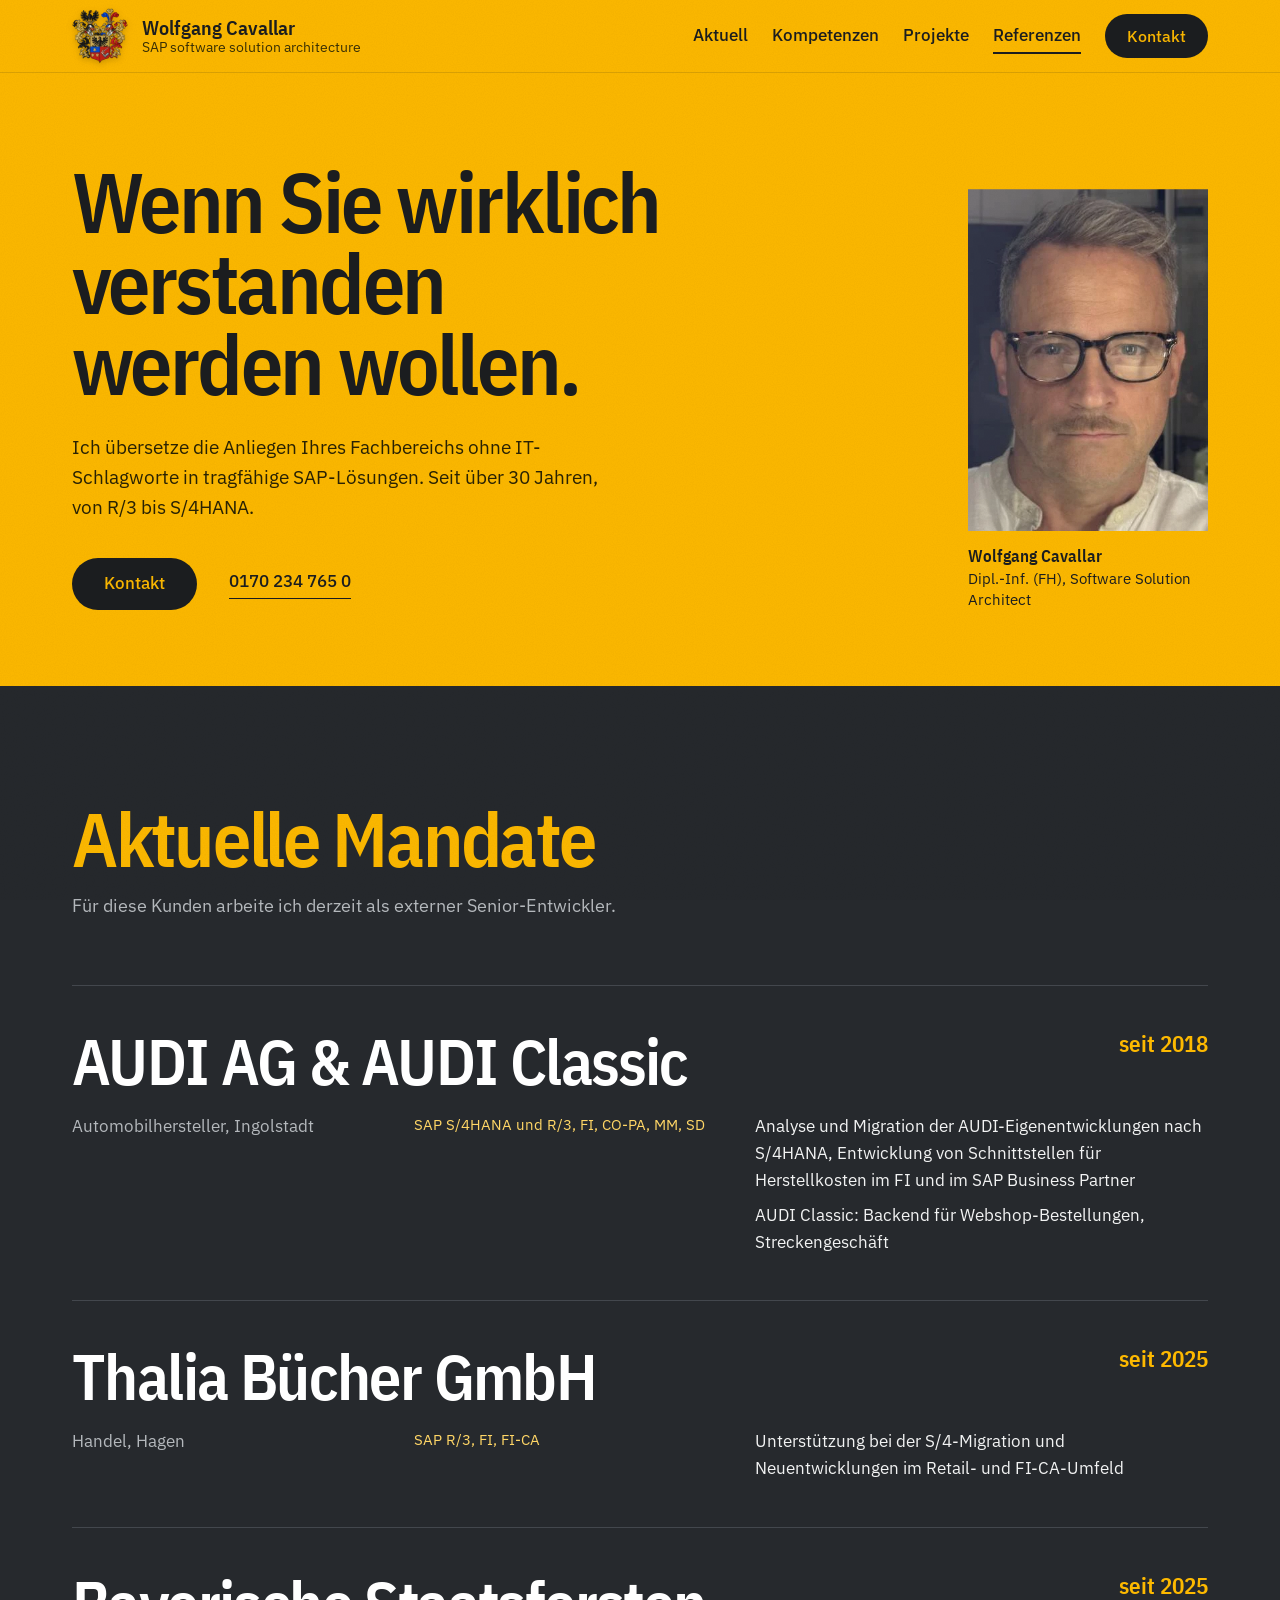
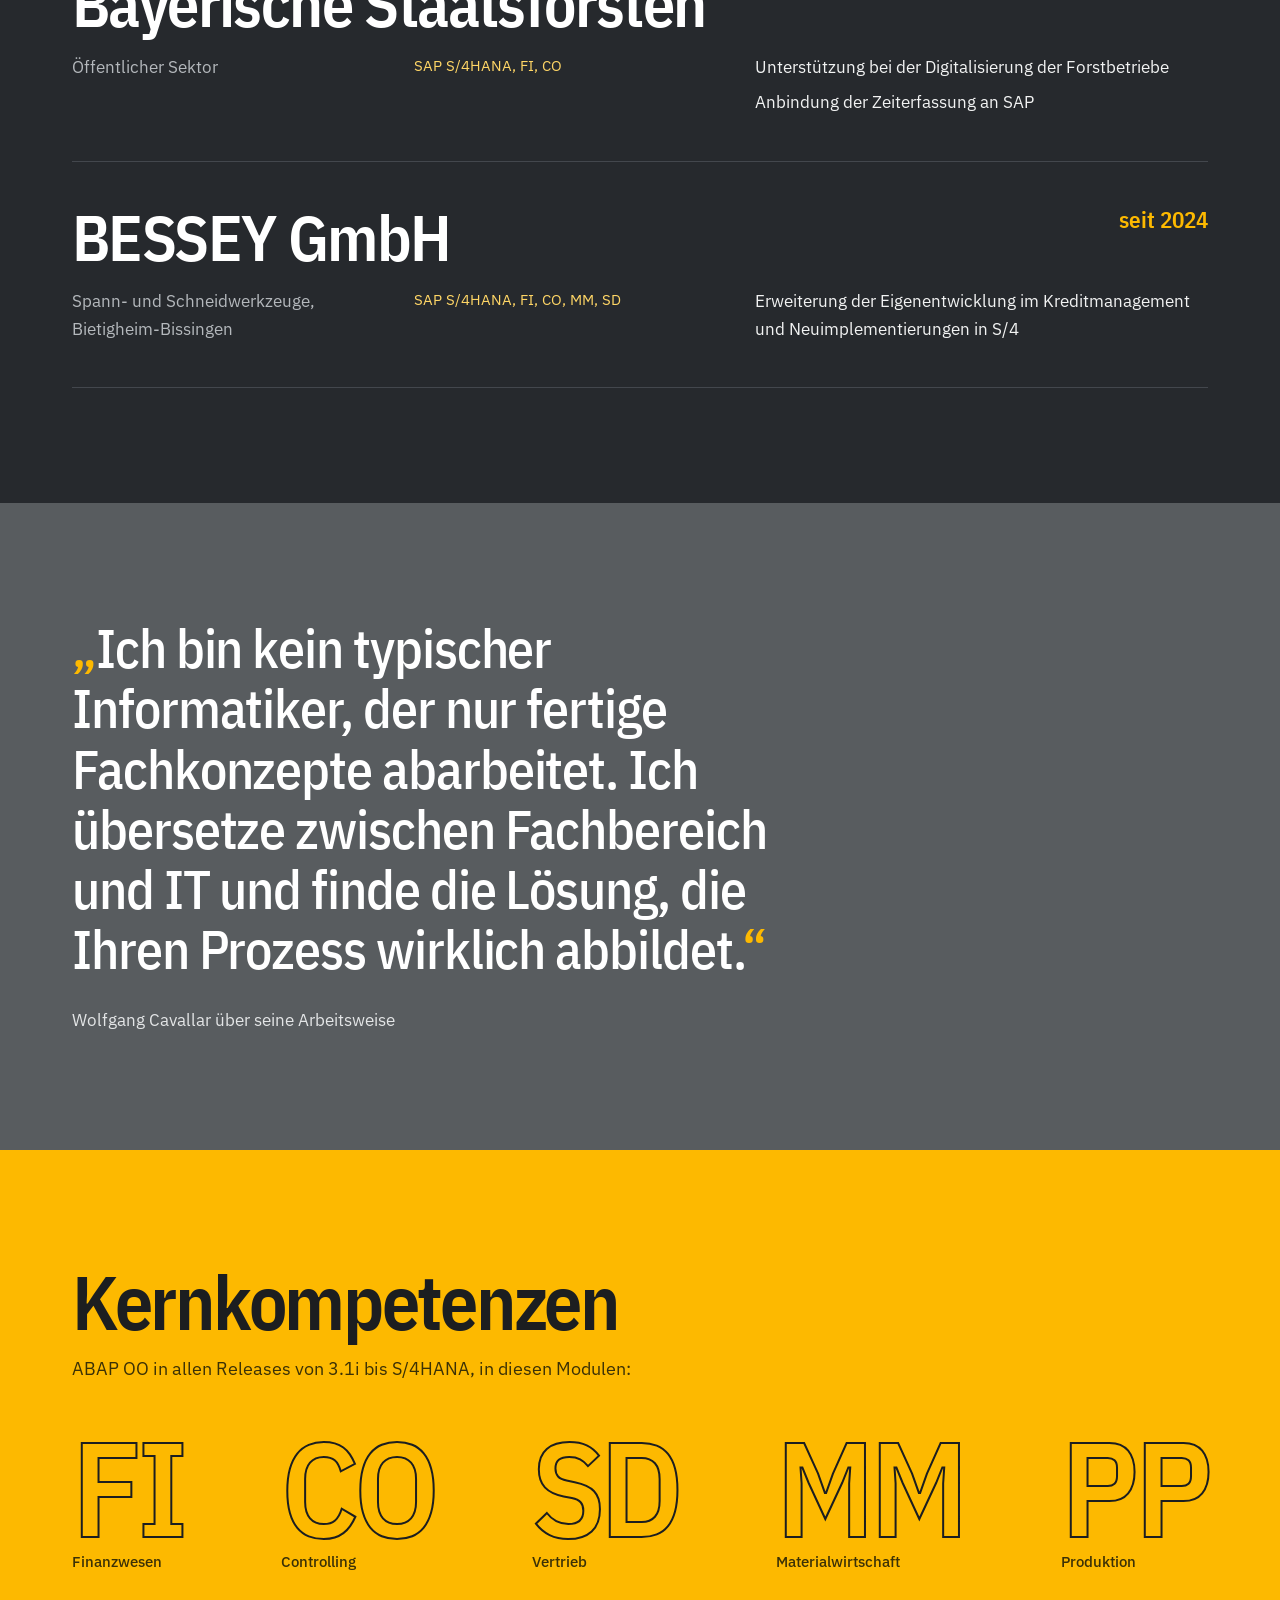
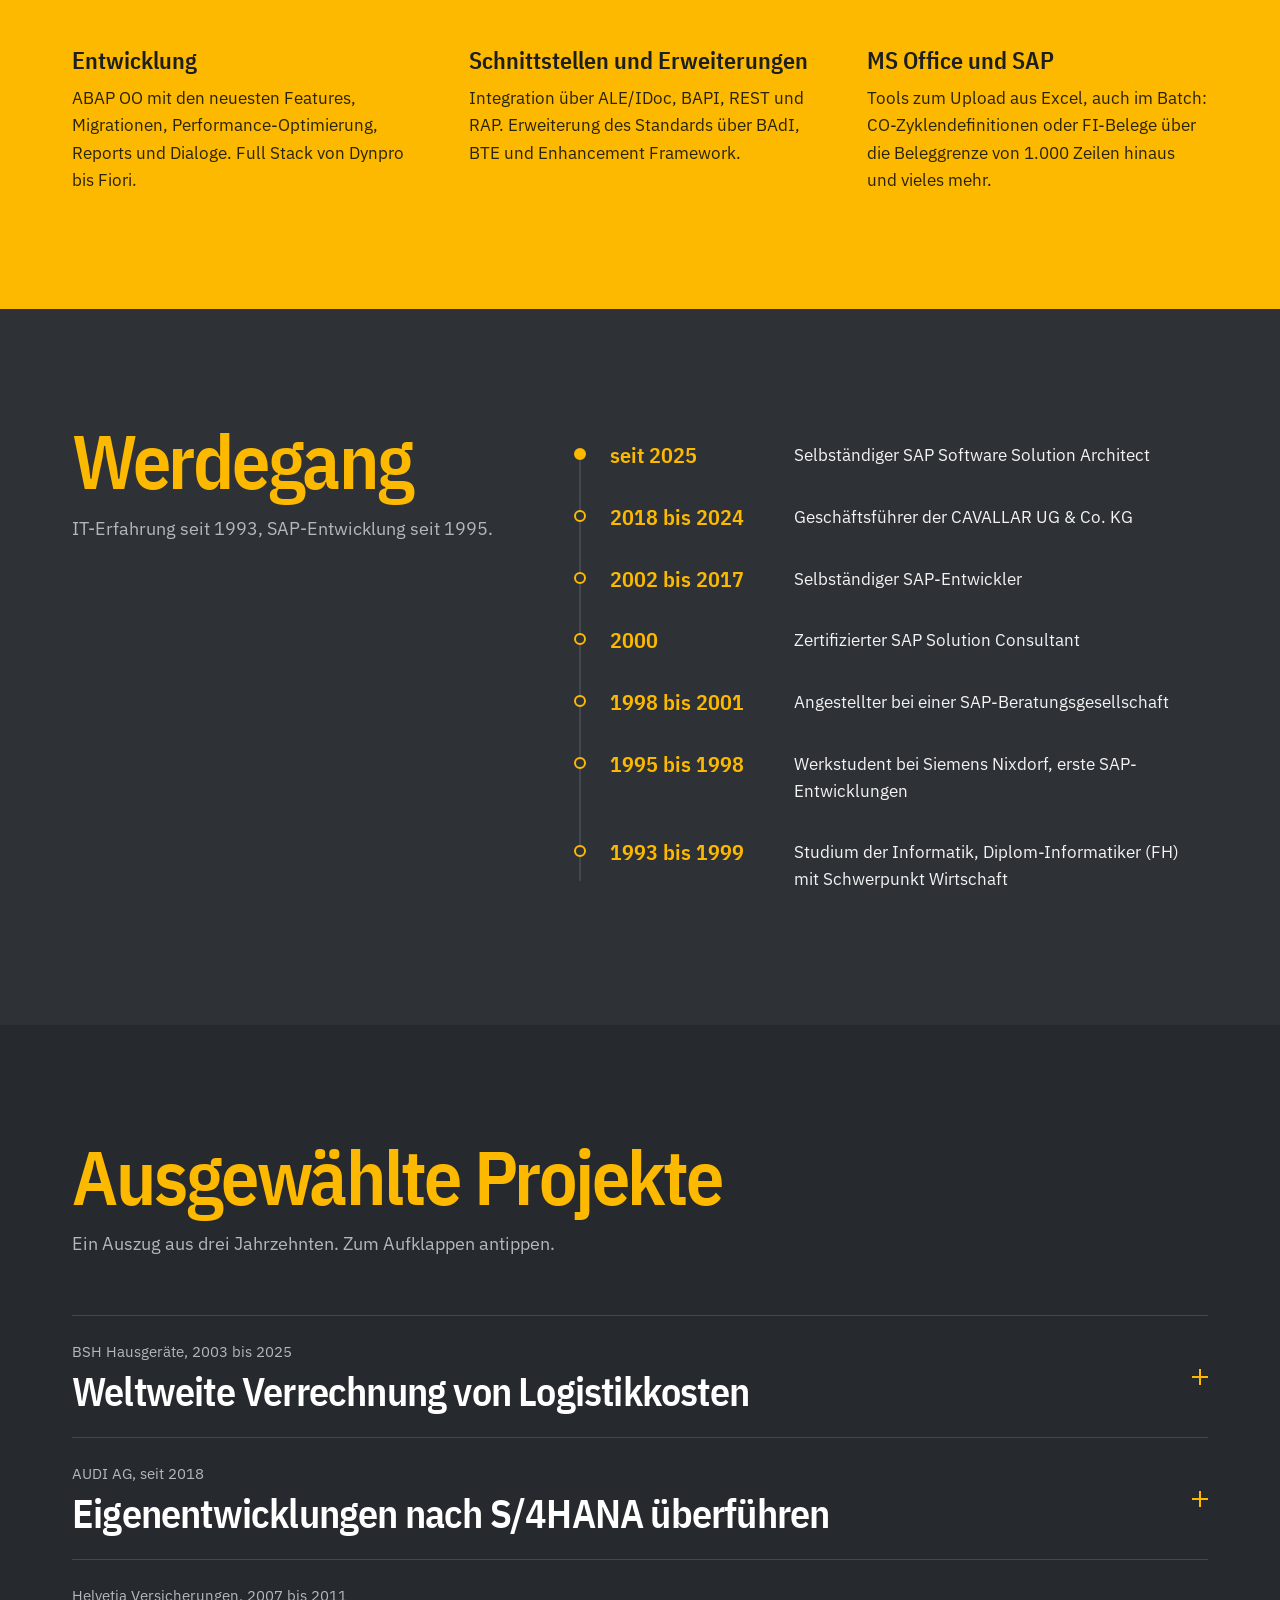
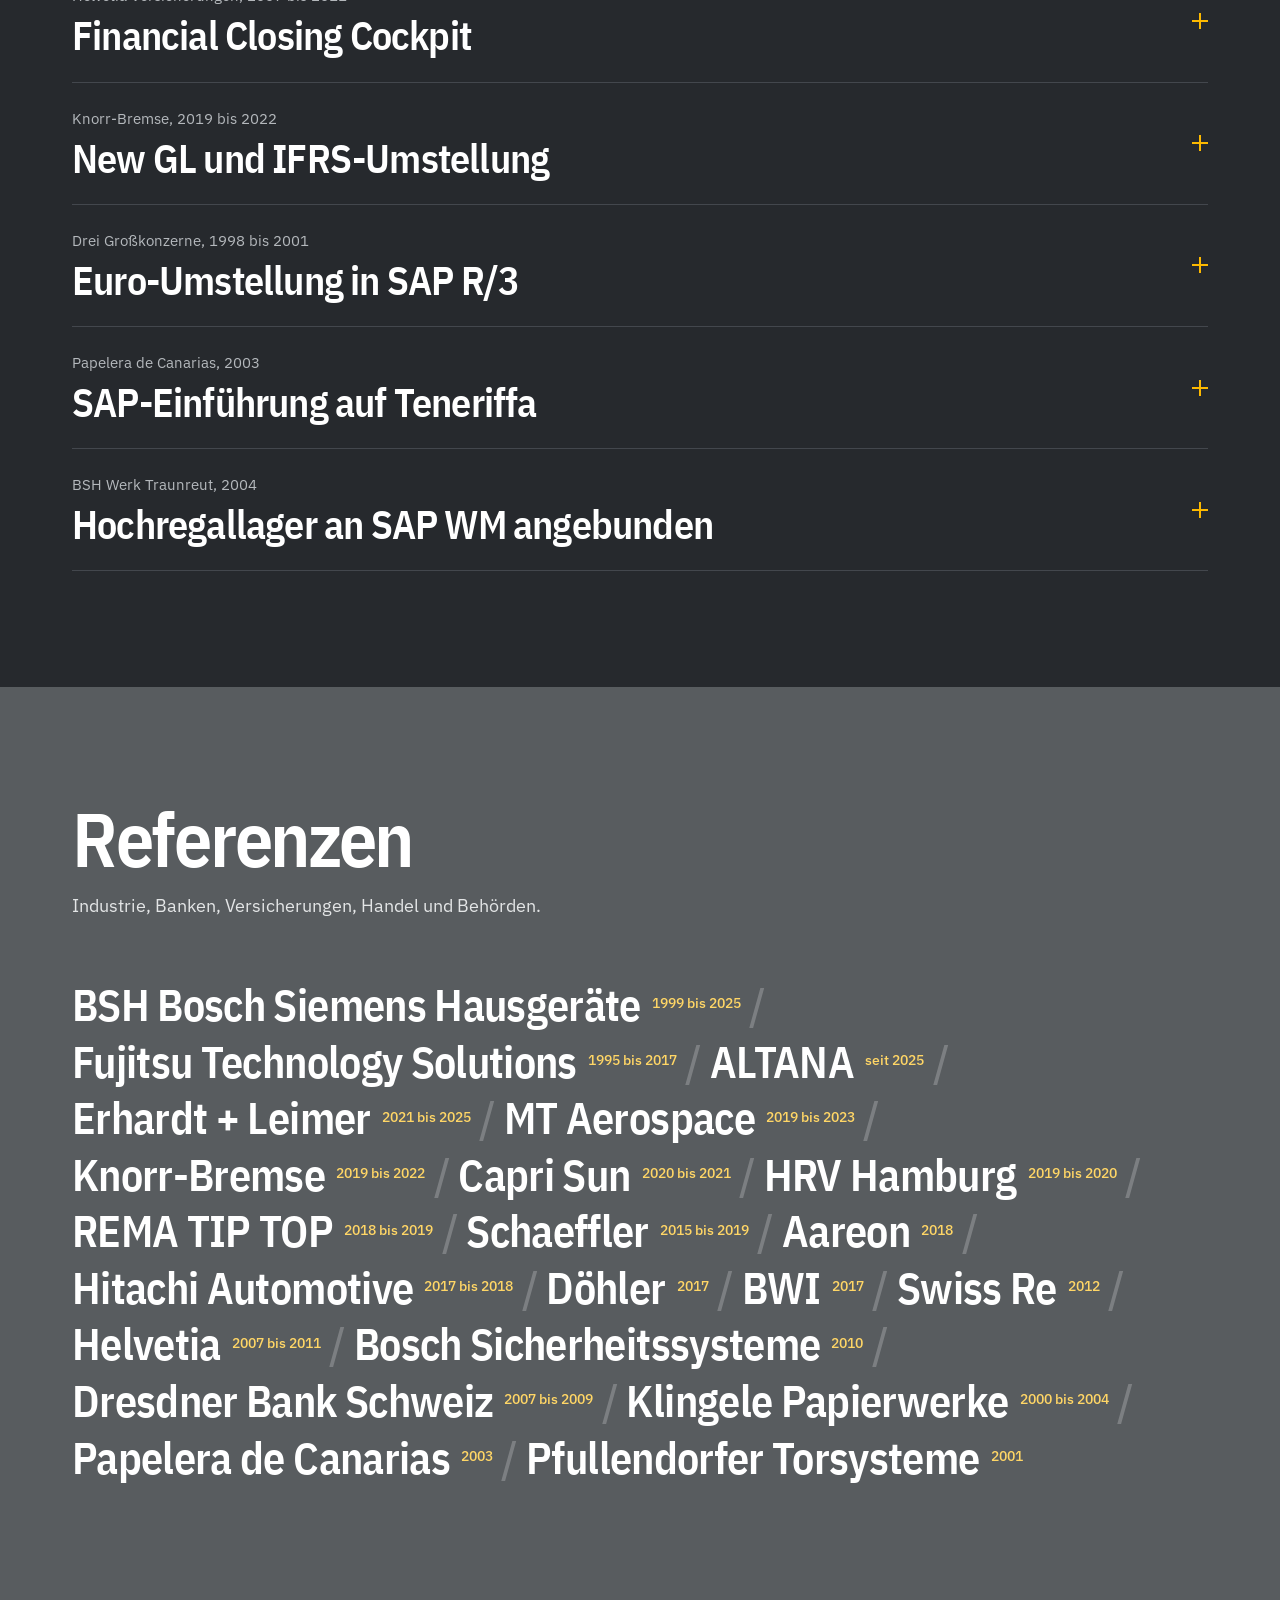
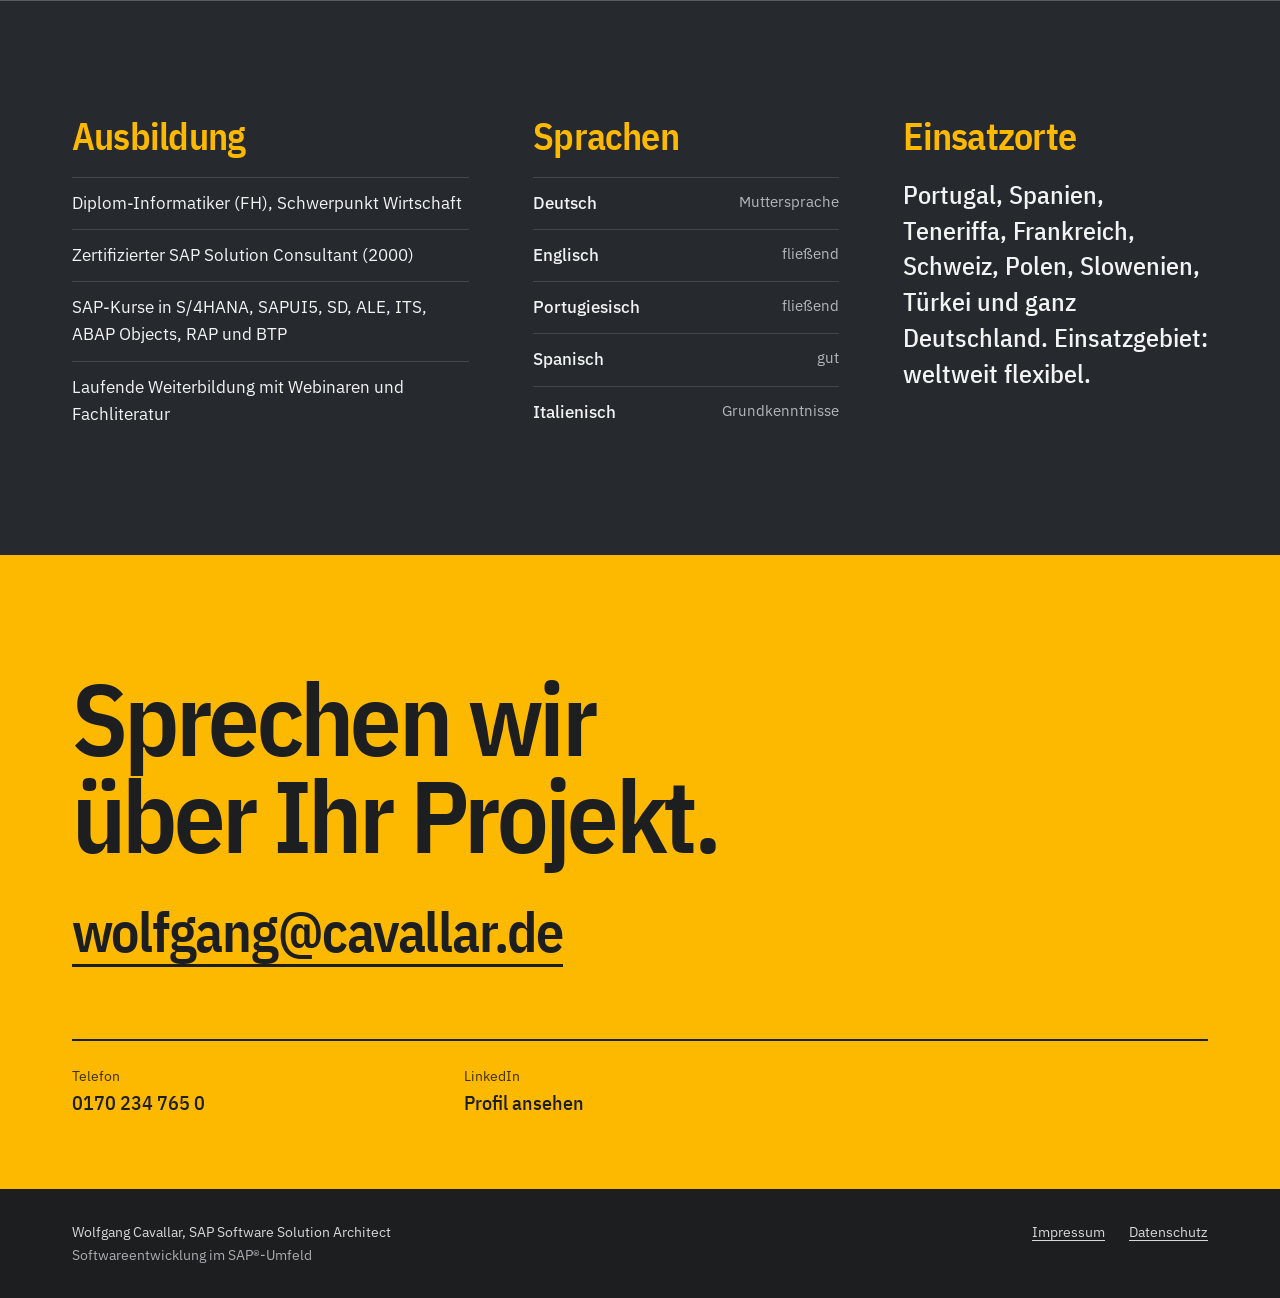
==== commit ad677b2e: "Show "Software Solution Architect" under the photo instead of SAP Co-Authored-By: Claude Opus 5.5 <n" ====
--- a/index.html
+++ b/index.html
@@ -58,7 +58,7 @@
         </picture>
         <figcaption>
           <strong>Wolfgang Cavallar</strong>
-          <span>Dipl.-Inf. (FH), SAP Solution Architect</span>
+          <span>Dipl.-Inf. (FH), Software Solution Architect</span>
         </figcaption>
       </figure>
     </div>
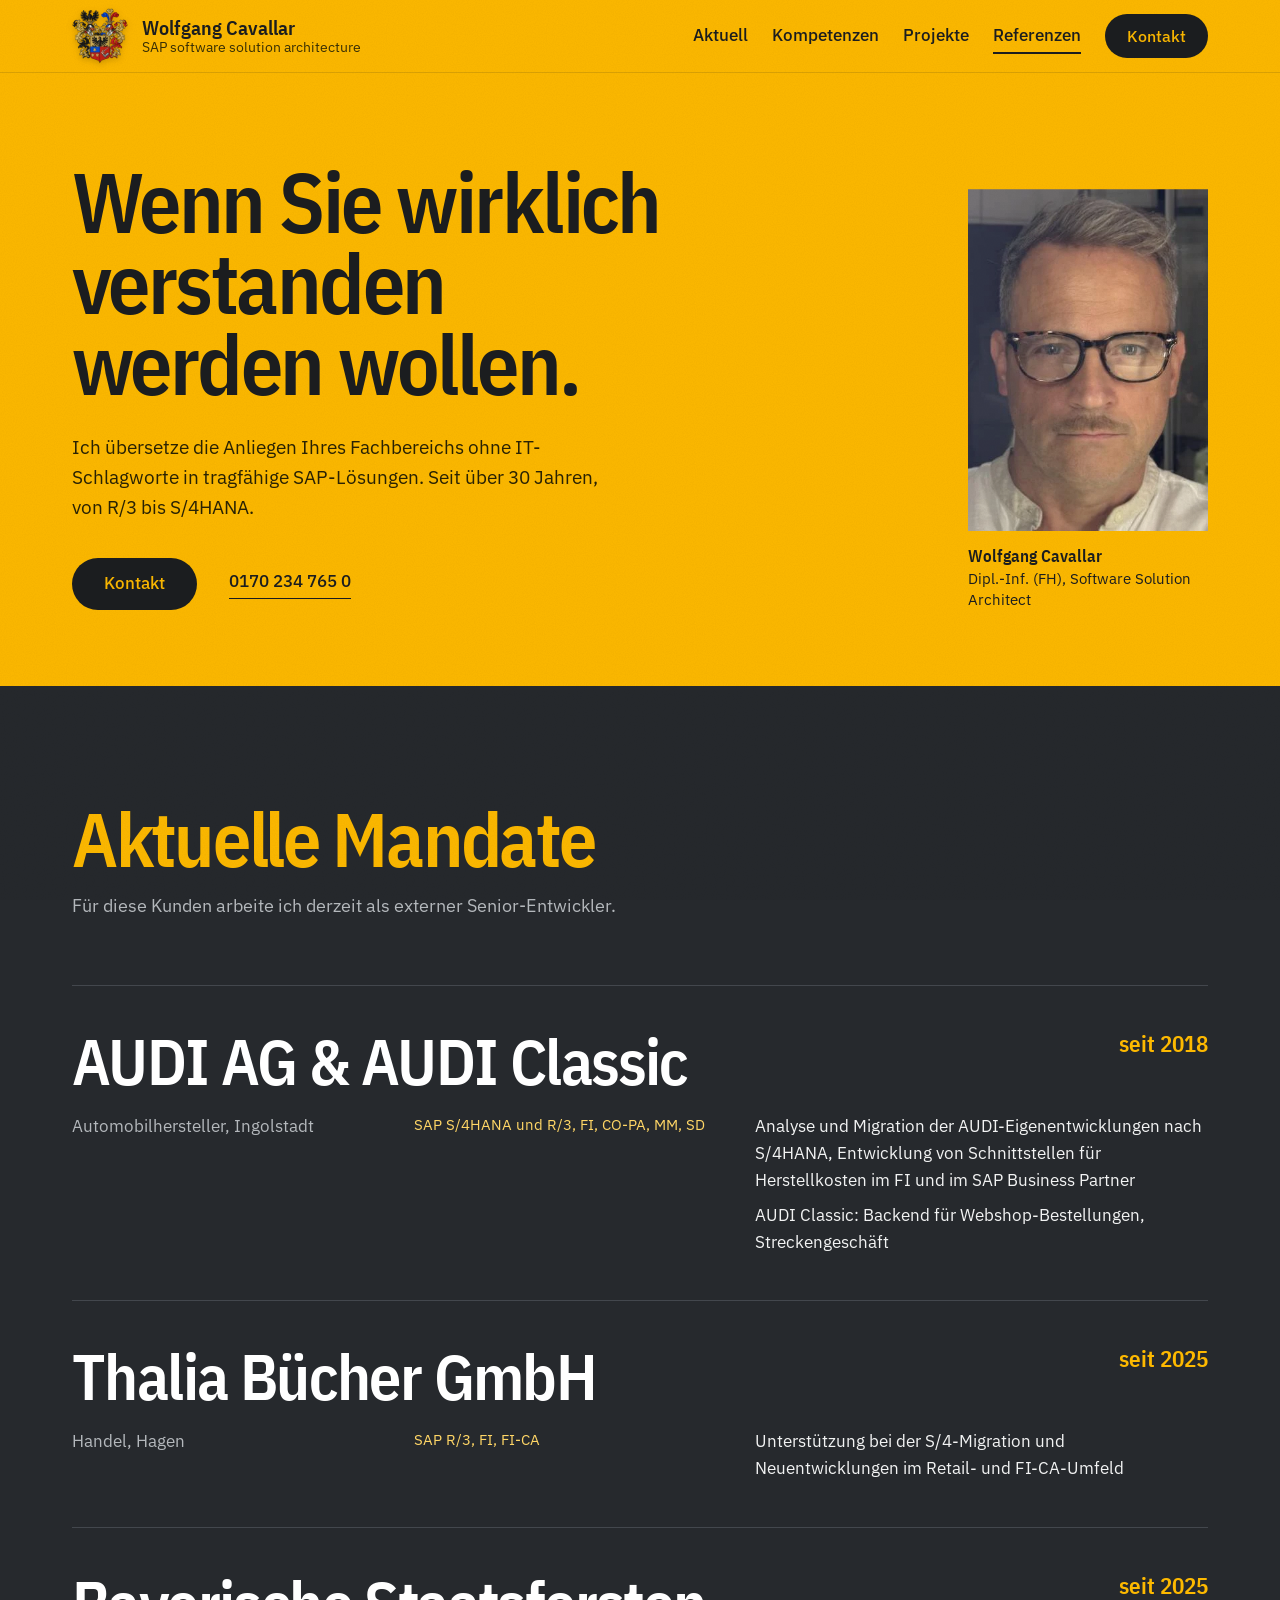
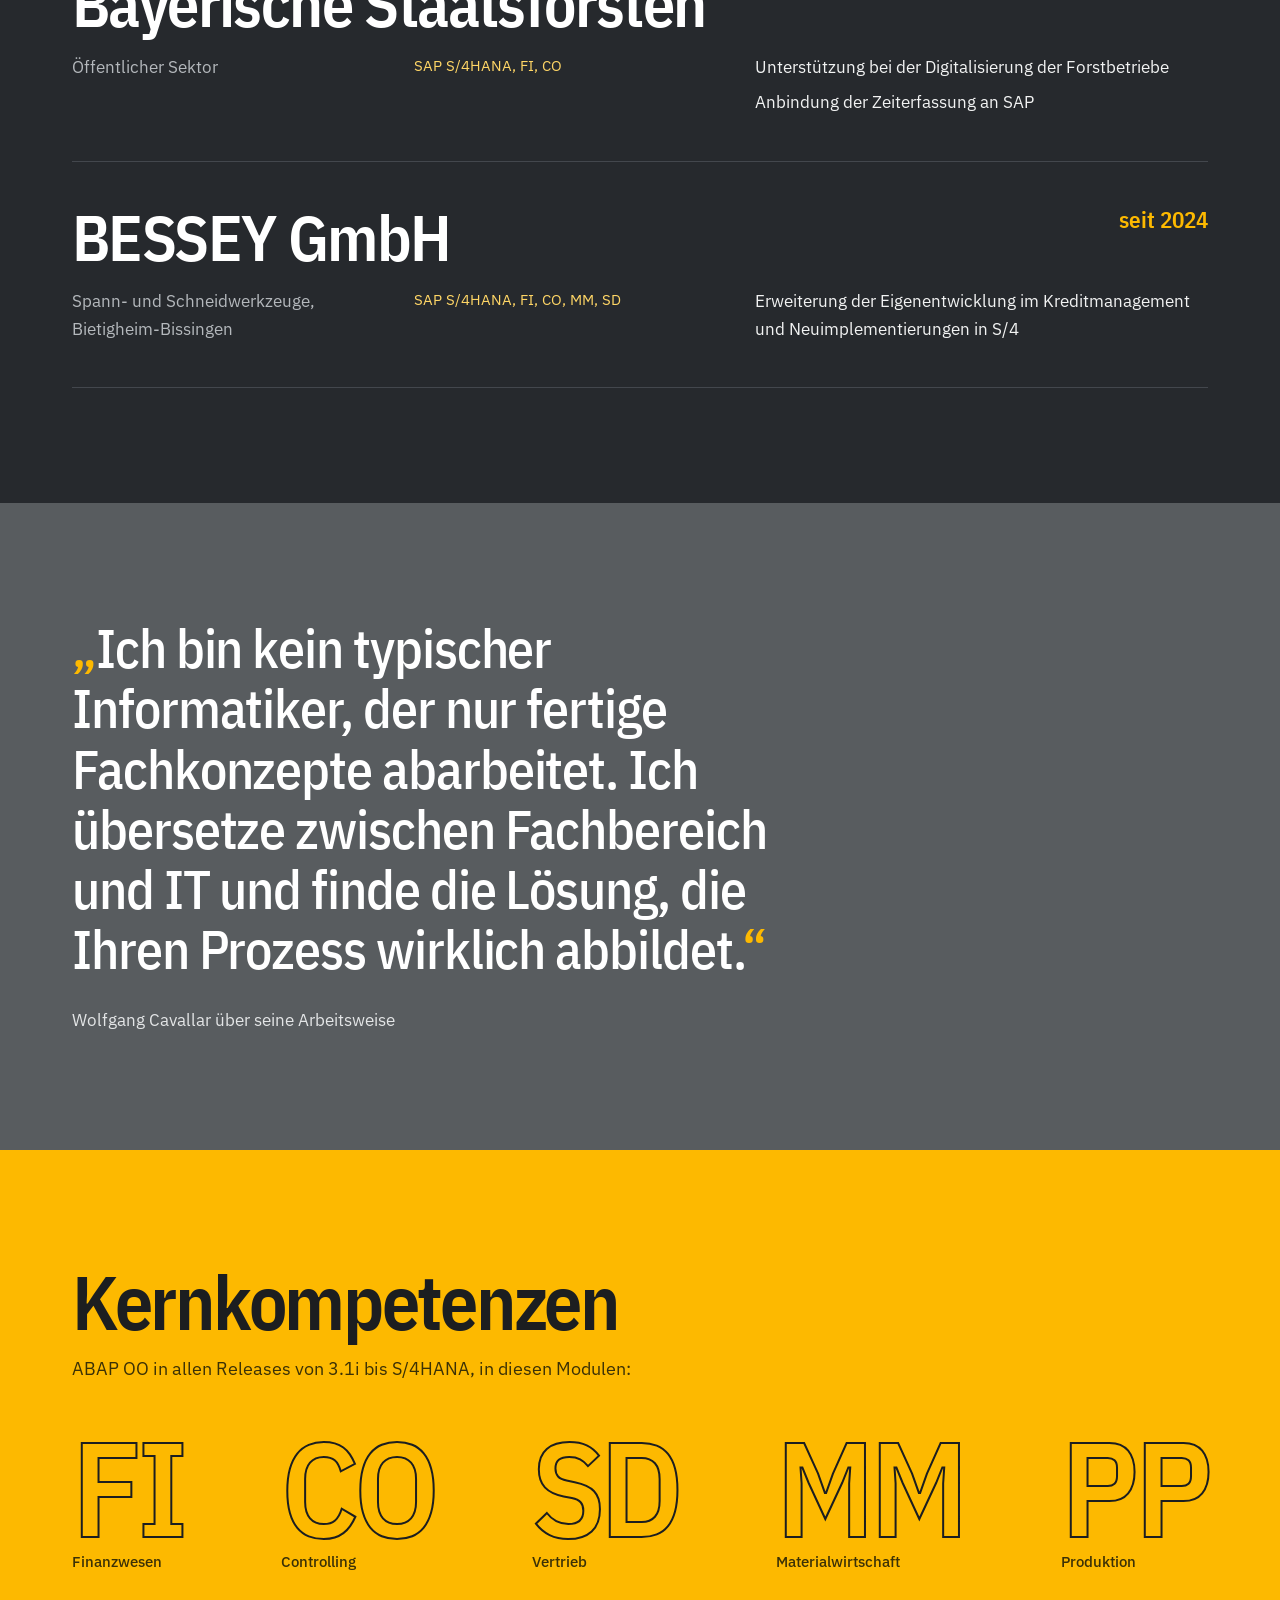
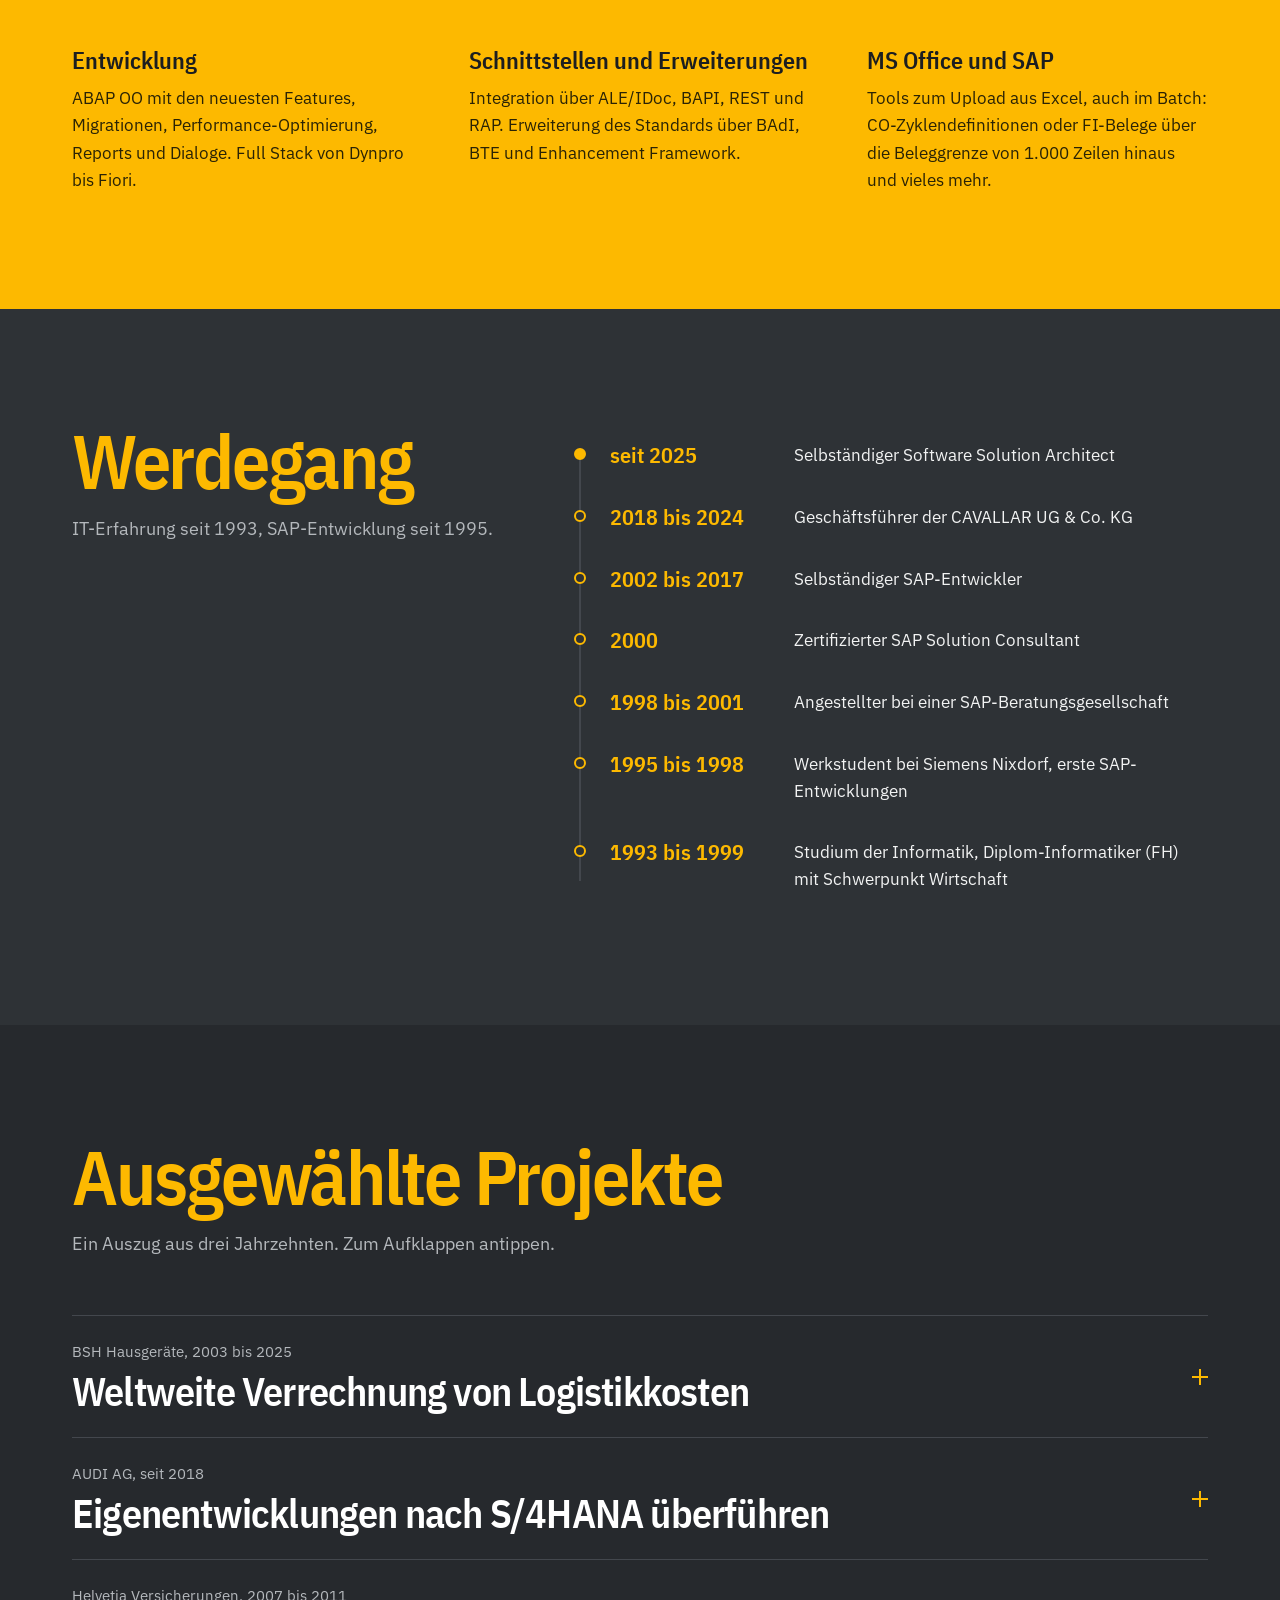
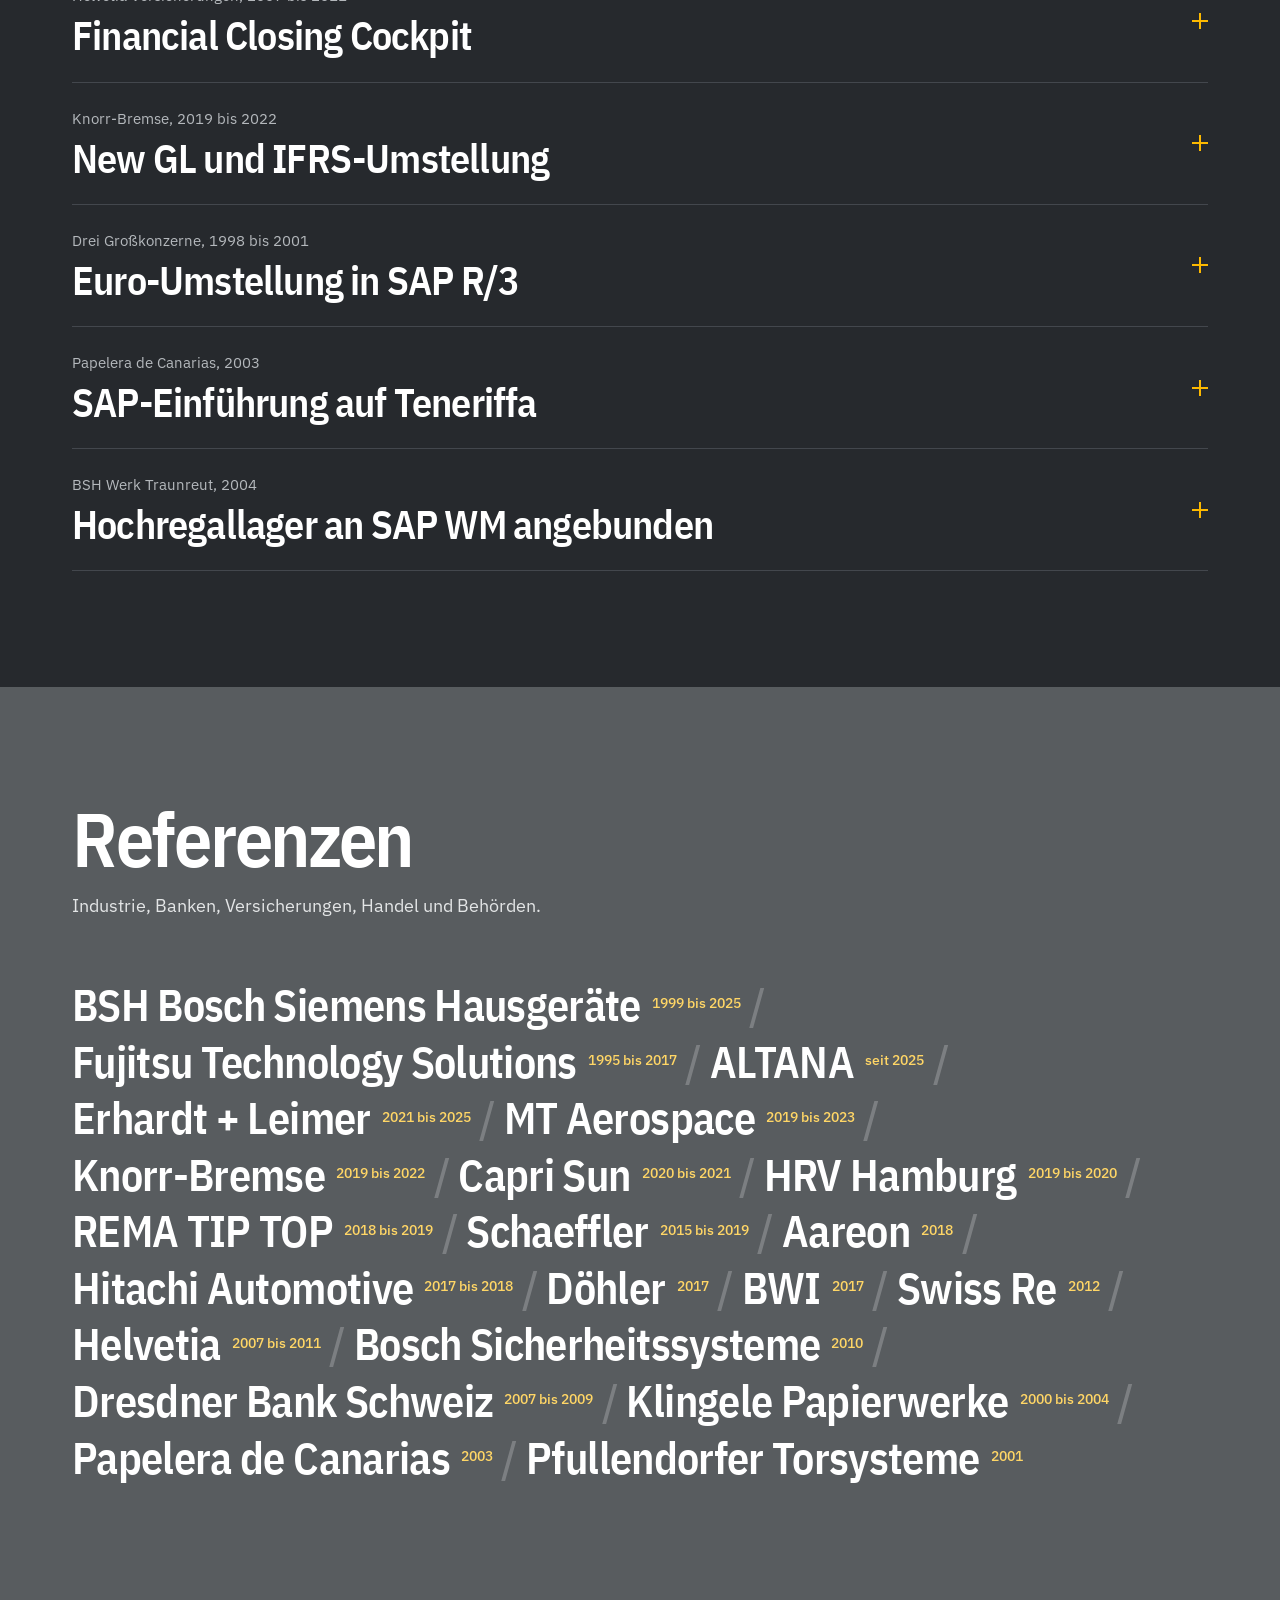
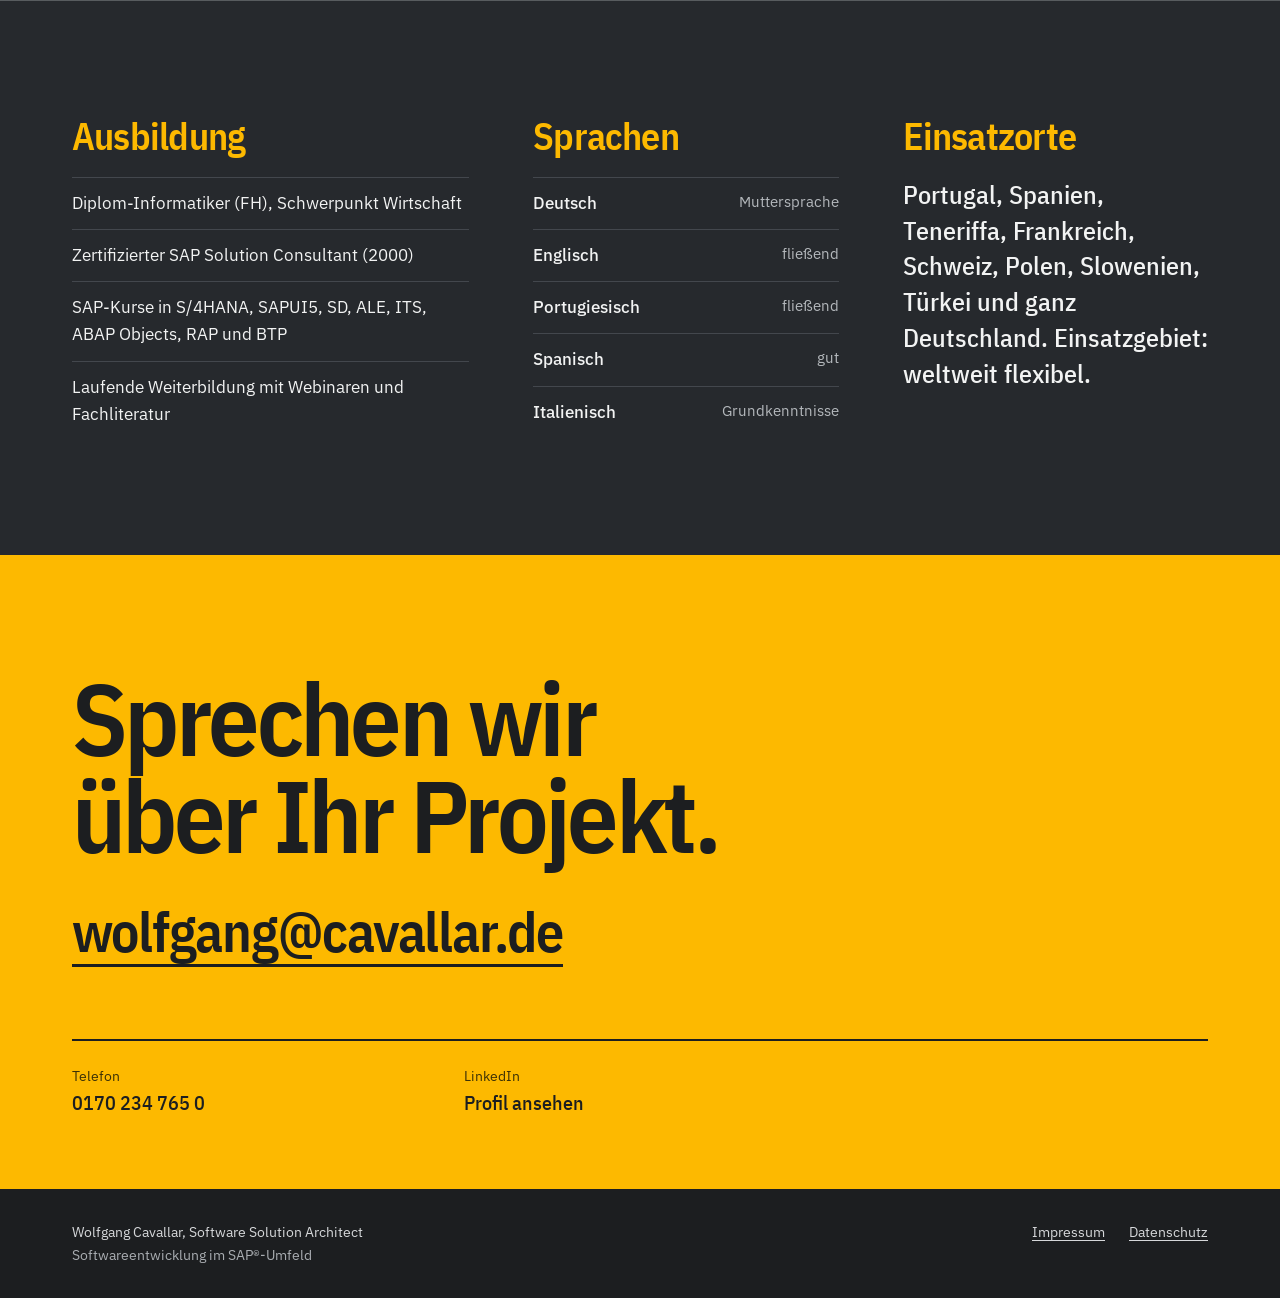
==== commit 9721be78: "Drop SAP from the job title in page title, footer and timeline Co-Authored-By: Claude Opus 5.5 <nore" ====
--- a/index.html
+++ b/index.html
@@ -3,10 +3,10 @@
 <head>
   <meta charset="utf-8">
   <meta name="viewport" content="width=device-width, initial-scale=1">
-  <title>Wolfgang Cavallar – SAP Solution Architect</title>
-  <meta name="description" content="Wolfgang Cavallar, Dipl.-Inf. (FH), SAP Solution Architect in Augsburg. SAP-Entwicklung seit 1995, von R/3 bis S/4HANA: ABAP OO, Schnittstellen, Migrationen in FI, CO, SD, MM und PP.">
+  <title>Wolfgang Cavallar – Software Solution Architect</title>
+  <meta name="description" content="Wolfgang Cavallar, Dipl.-Inf. (FH), Software Solution Architect in Augsburg. SAP-Entwicklung seit 1995, von R/3 bis S/4HANA: ABAP OO, Schnittstellen, Migrationen in FI, CO, SD, MM und PP.">
   <meta name="theme-color" content="#FDB900">
-  <meta property="og:title" content="Wolfgang Cavallar – SAP Solution Architect">
+  <meta property="og:title" content="Wolfgang Cavallar – Software Solution Architect">
   <meta property="og:description" content="SAP-Entwicklung seit 1995, von R/3 bis S/4HANA. Augsburg, weltweit im Einsatz.">
   <meta property="og:image" content="assets/img/wappen-320.webp">
   <link rel="icon" type="image/png" href="assets/img/favicon-64.png">
@@ -155,7 +155,7 @@
           <p class="intro">IT-Erfahrung seit 1993, SAP-Entwicklung seit 1995.</p>
         </div>
         <ol class="timeline">
-          <li><span class="t-year">seit 2025</span><span class="t-what">Selbständiger SAP Software Solution Architect</span></li>
+          <li><span class="t-year">seit 2025</span><span class="t-what">Selbständiger Software Solution Architect</span></li>
           <li><span class="t-year">2018 bis 2024</span><span class="t-what">Geschäftsführer der CAVALLAR UG &amp; Co. KG</span></li>
           <li><span class="t-year">2002 bis 2017</span><span class="t-what">Selbständiger SAP-Entwickler</span></li>
           <li><span class="t-year">2000</span><span class="t-what">Zertifizierter SAP Solution Consultant</span></li>
@@ -307,7 +307,7 @@
 
   <footer class="footer">
     <div class="wrap footer-grid">
-      <p>Wolfgang Cavallar, SAP Software Solution Architect<br>
+      <p>Wolfgang Cavallar, Software Solution Architect<br>
         <span>Softwareentwicklung im SAP®-Umfeld</span></p>
       <nav aria-label="Rechtliches">
         <a href="impressum.html">Impressum</a>
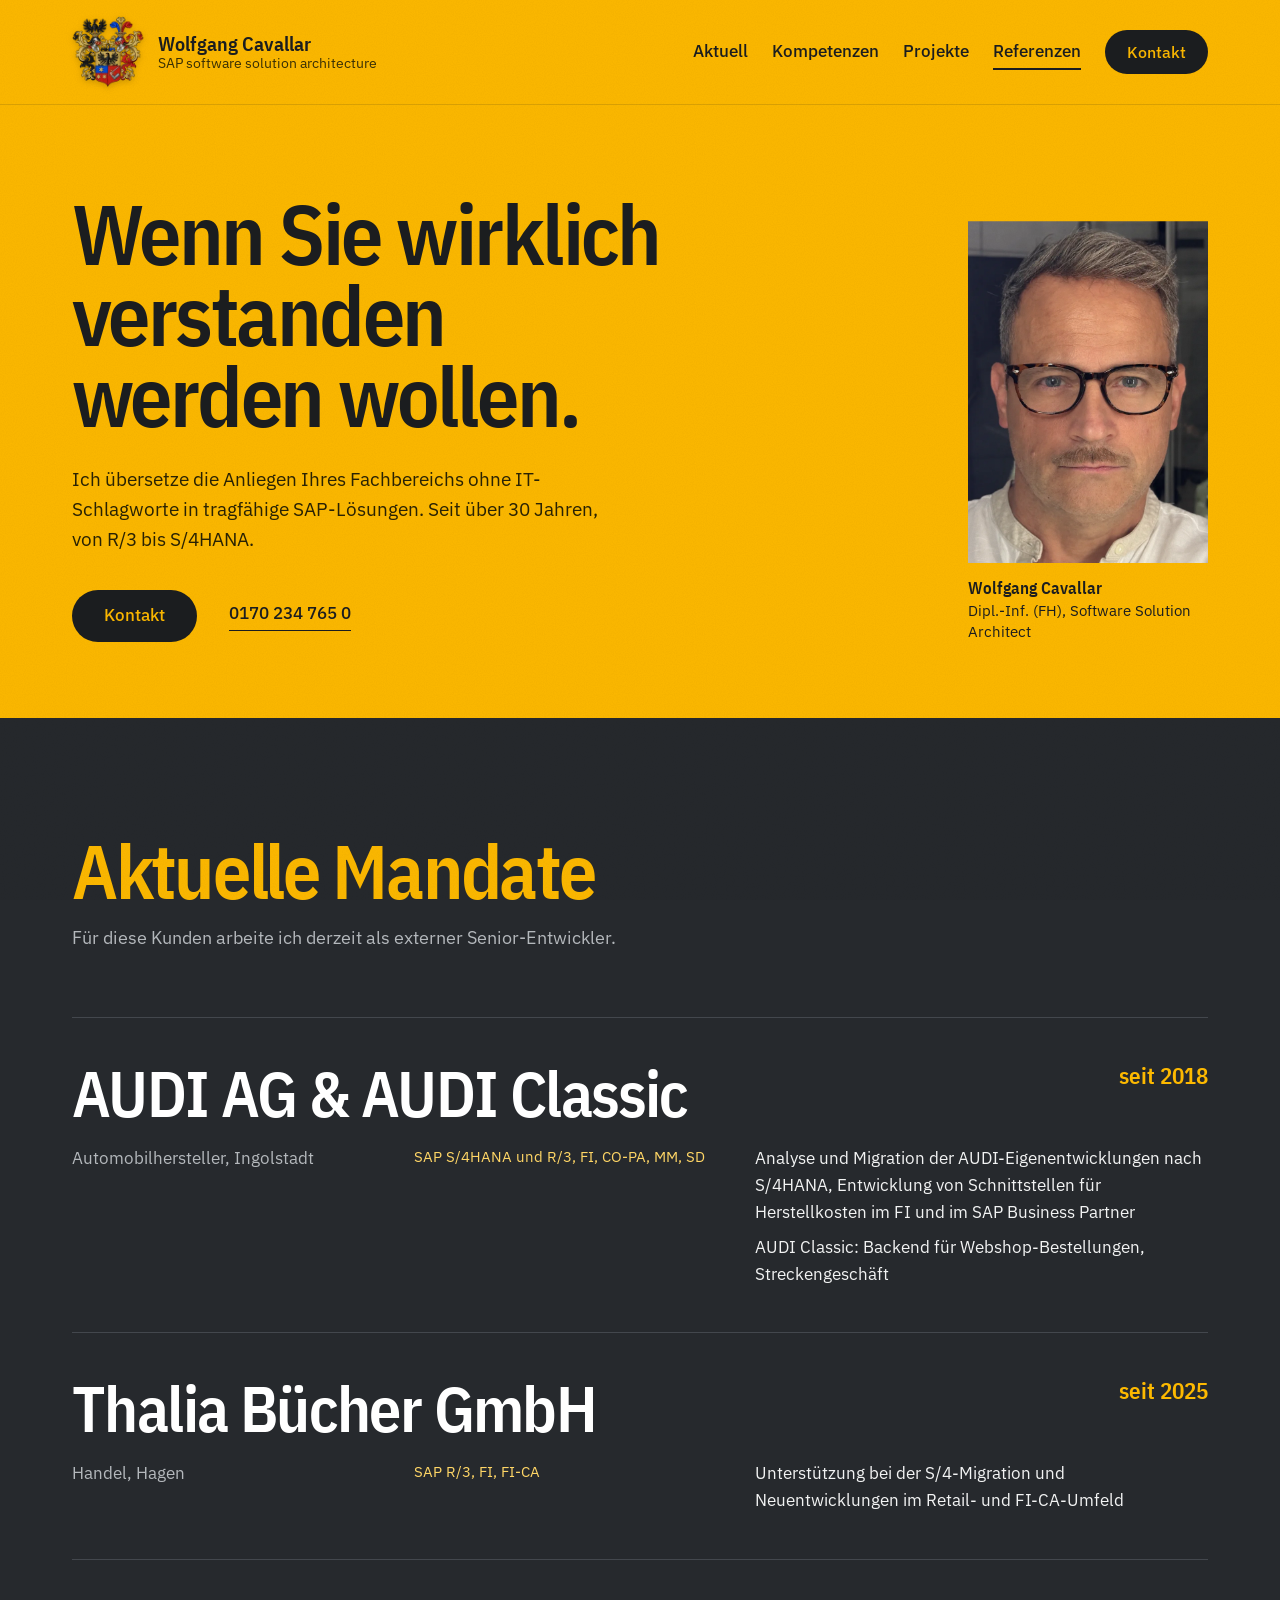
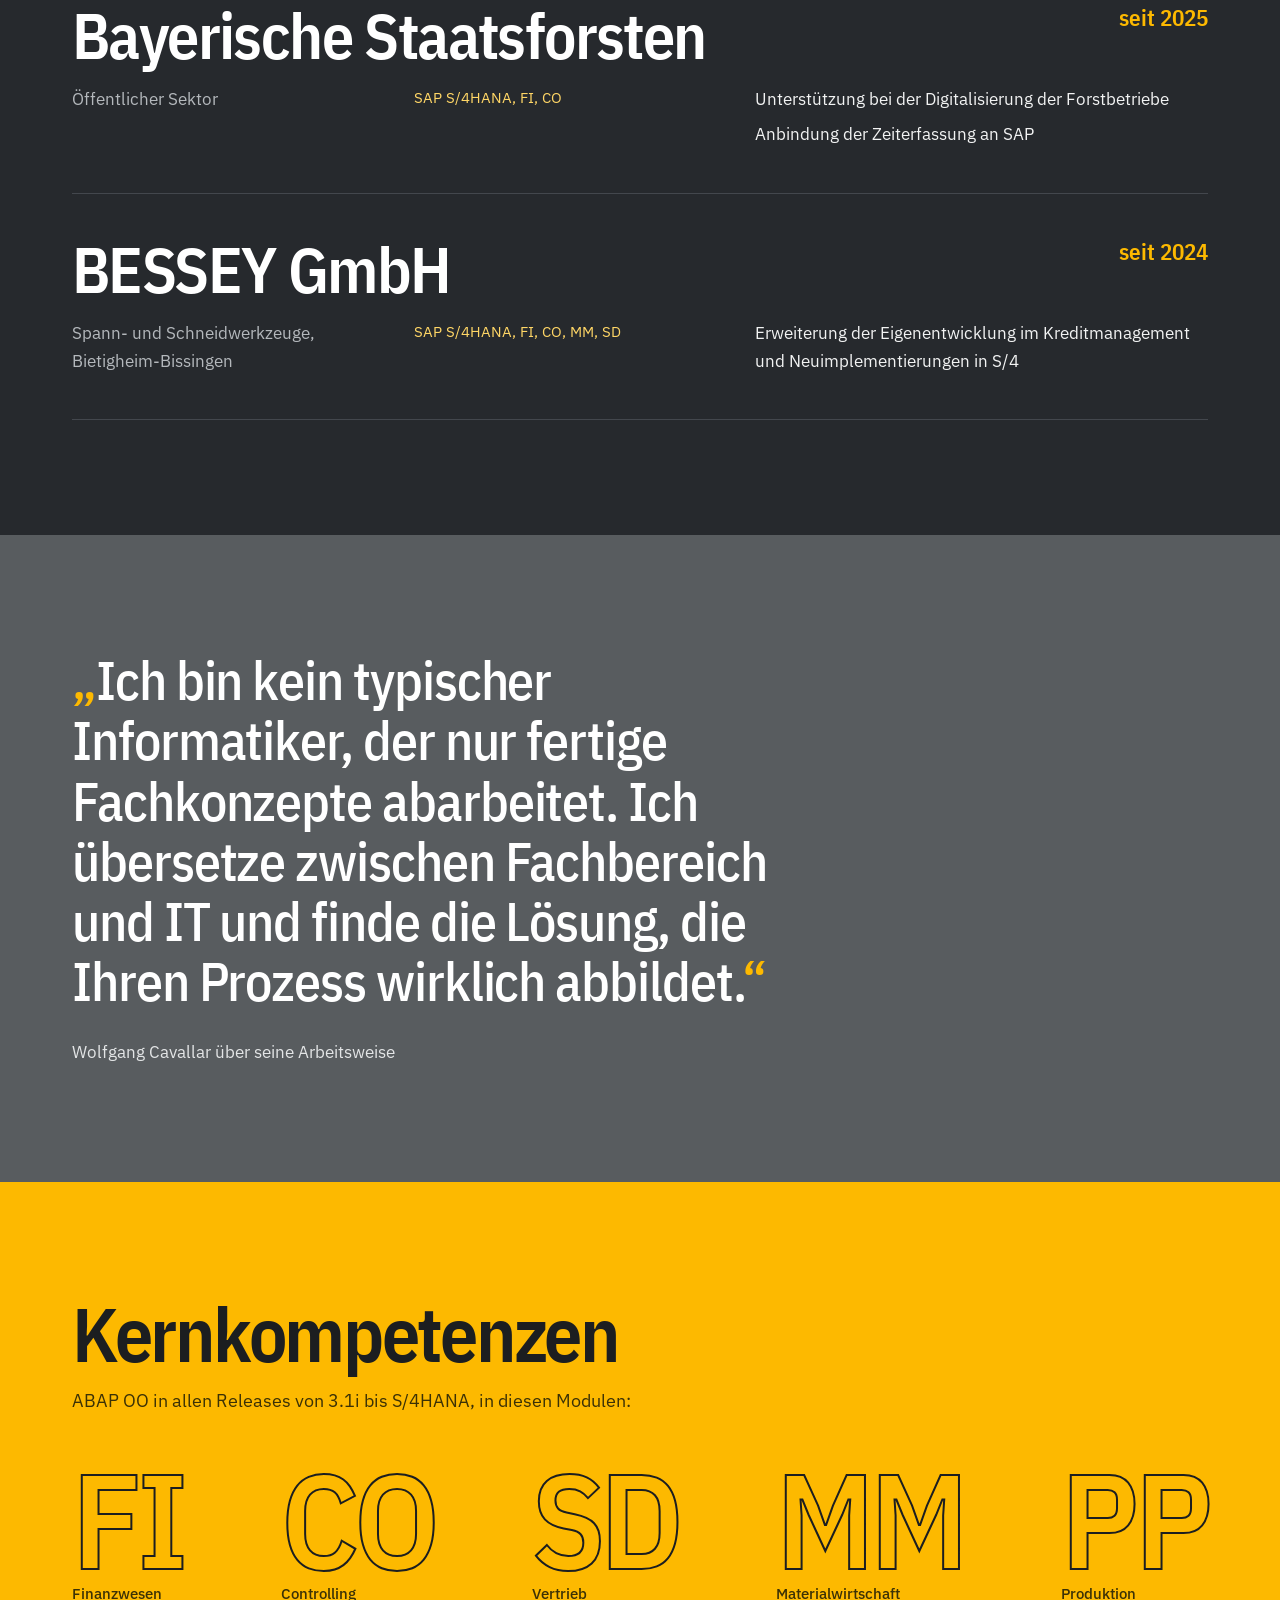
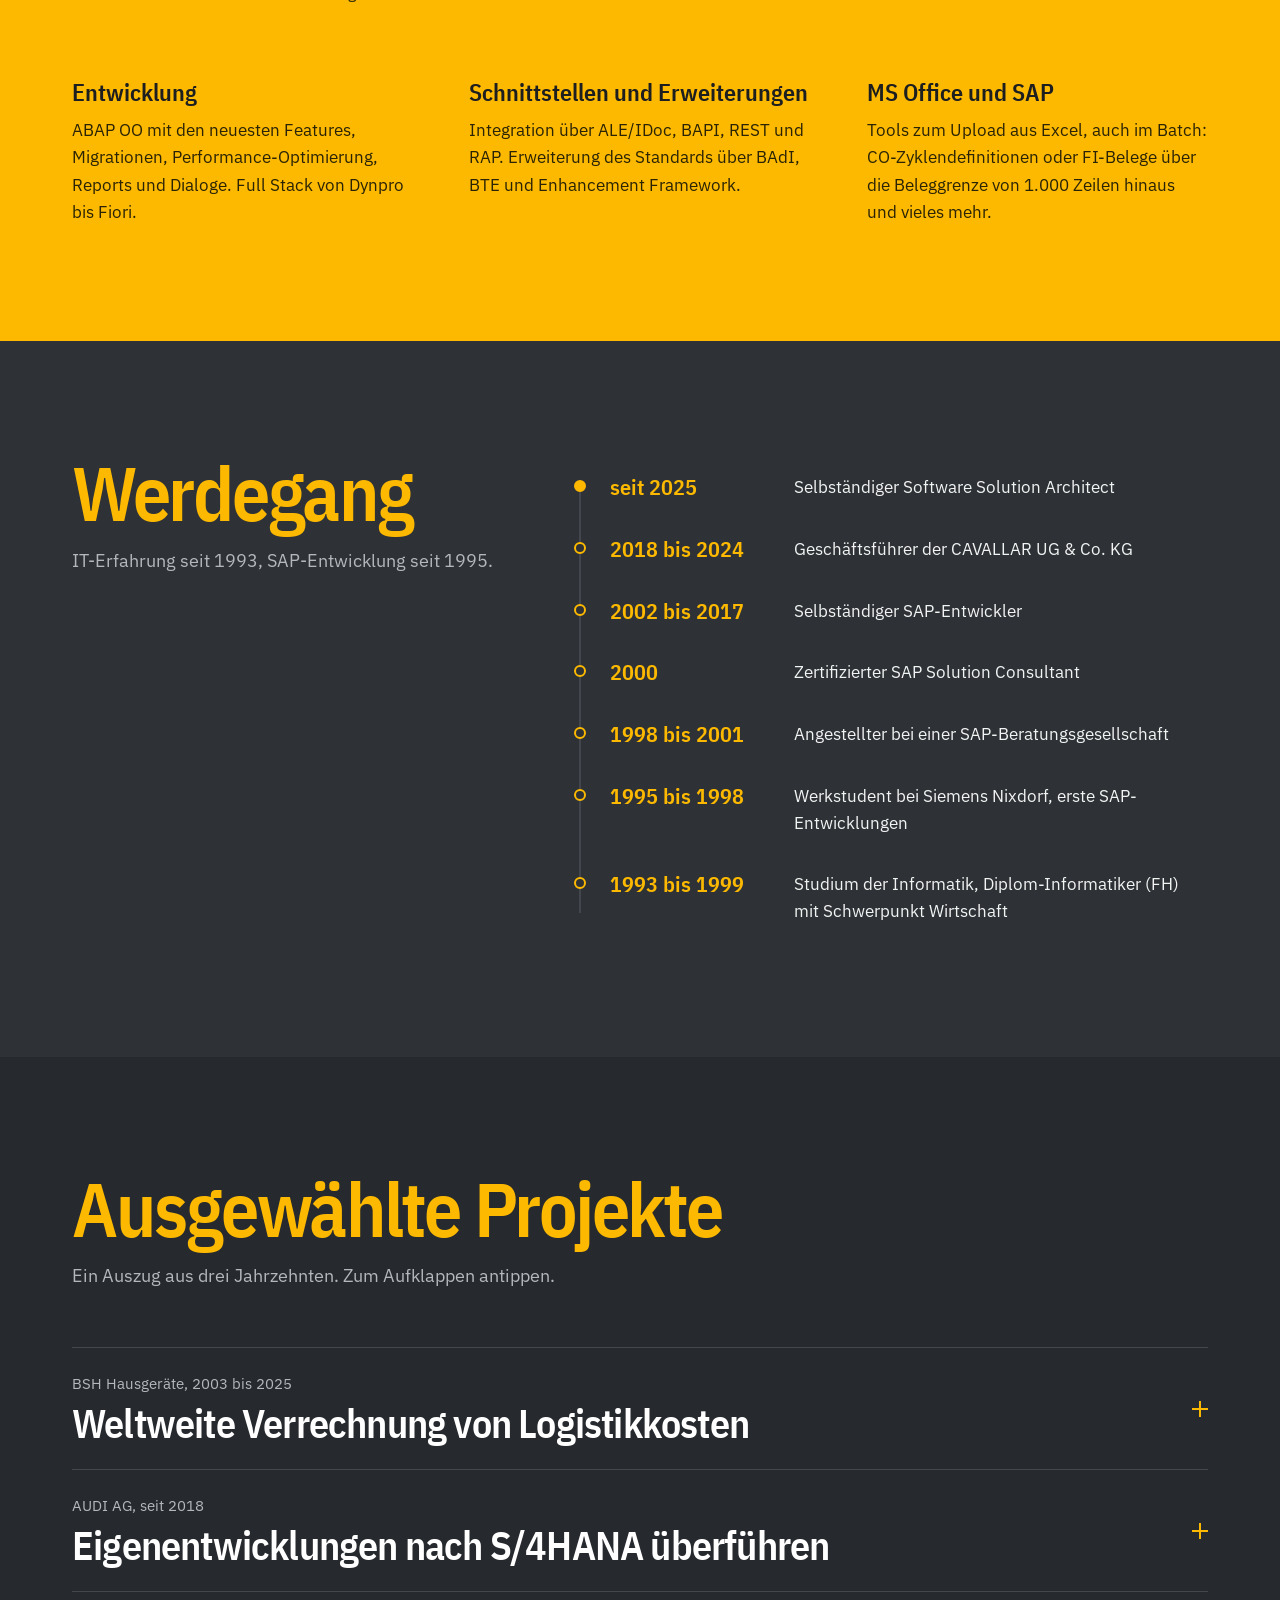
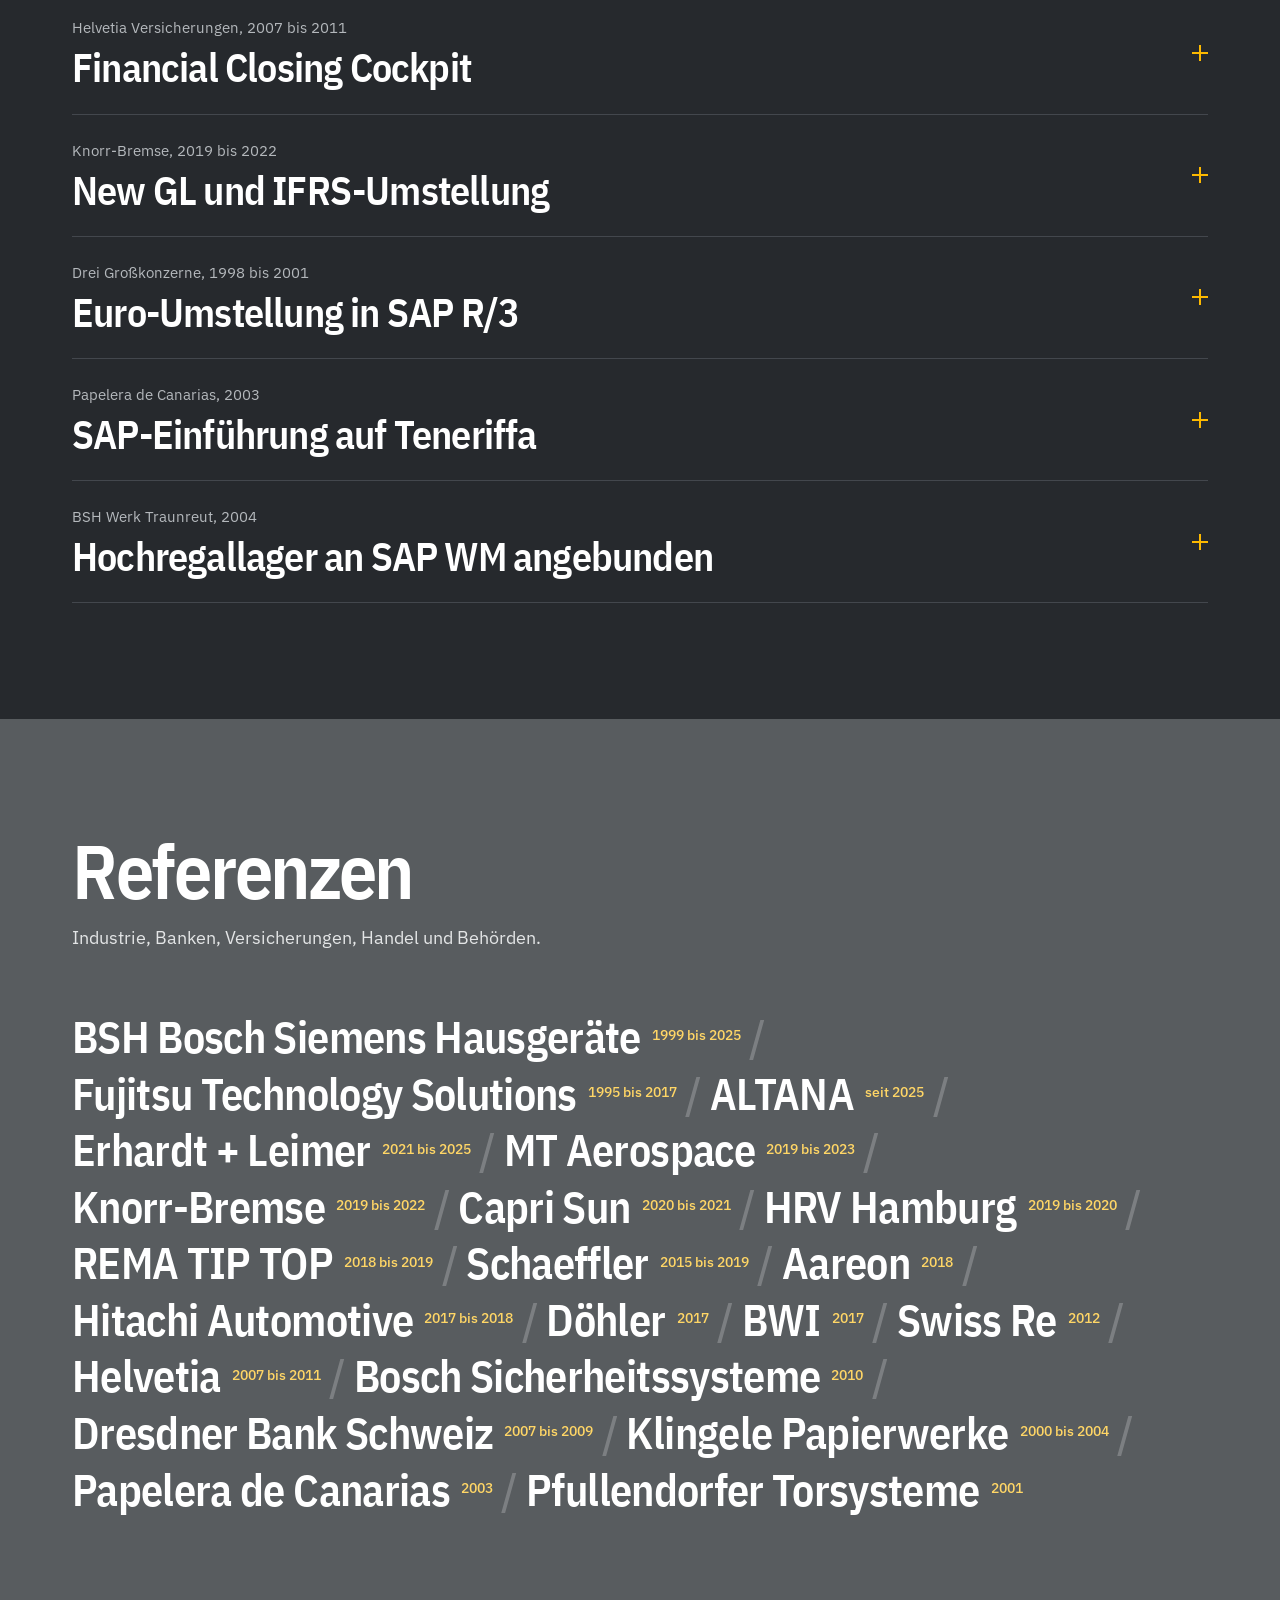
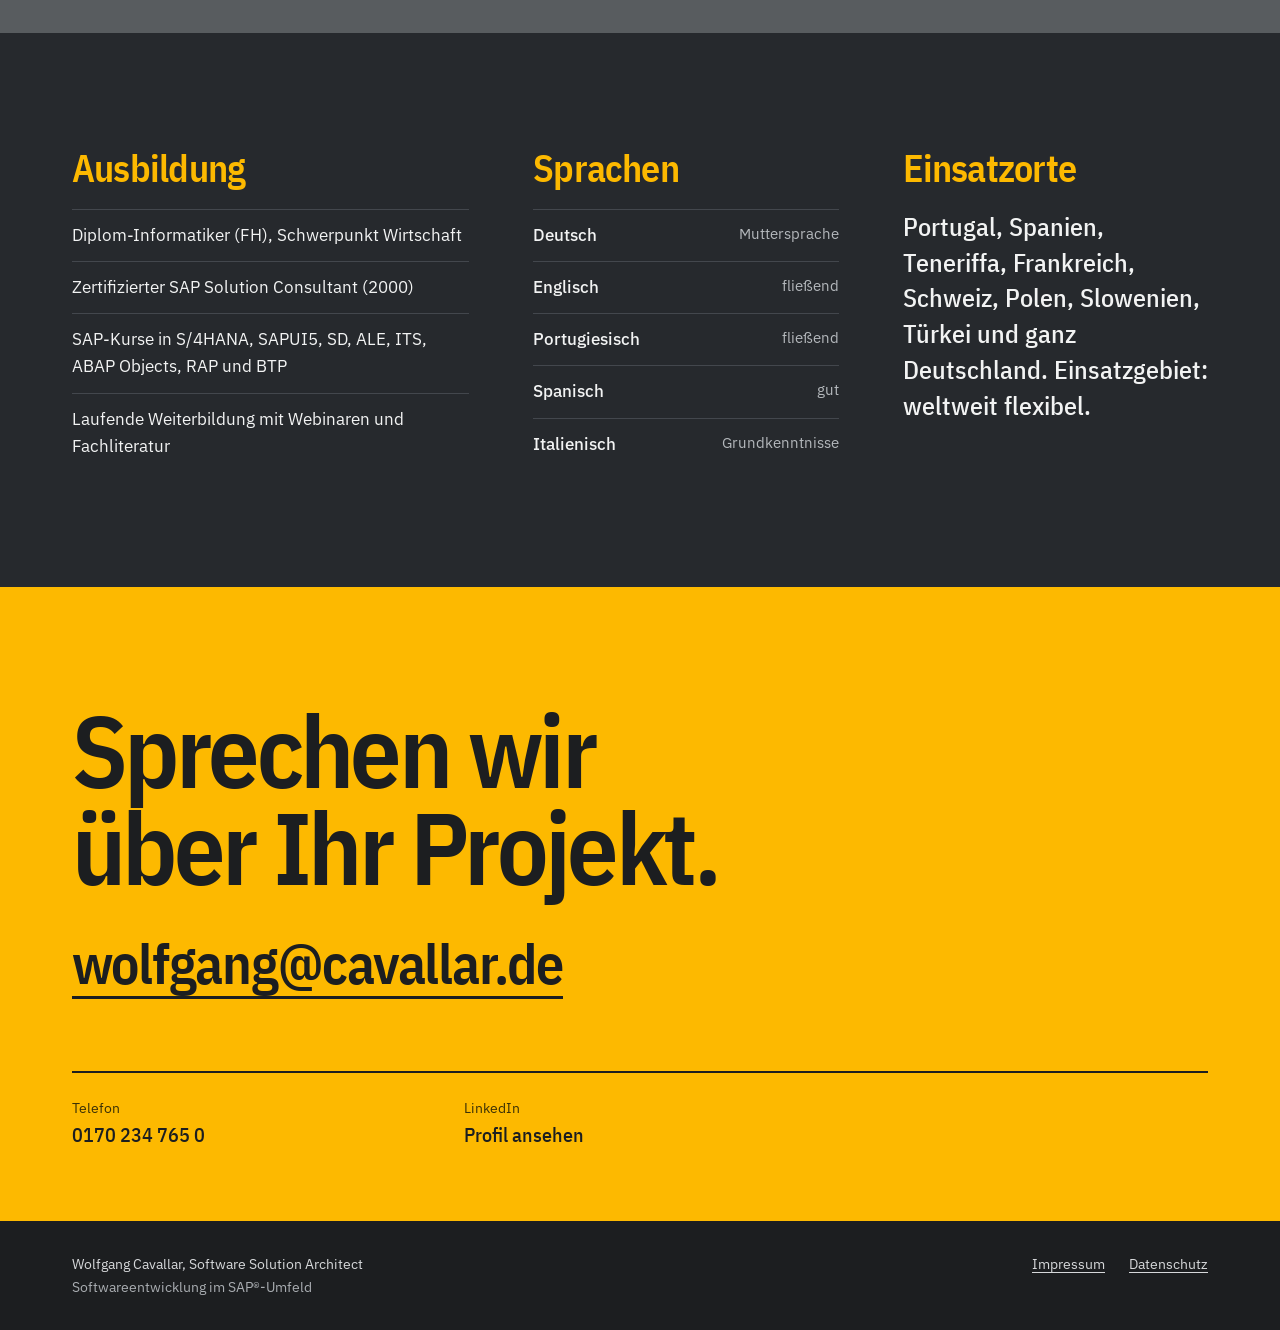
==== commit b80e0e02: "Add SEO basics, sitemap, robots.txt and full privacy policy Canonical, Open Graph, JSON-LD, shorter " ====
--- a/index.html
+++ b/index.html
@@ -4,11 +4,39 @@
   <meta charset="utf-8">
   <meta name="viewport" content="width=device-width, initial-scale=1">
   <title>Wolfgang Cavallar – Software Solution Architect</title>
-  <meta name="description" content="Wolfgang Cavallar, Dipl.-Inf. (FH), Software Solution Architect in Augsburg. SAP-Entwicklung seit 1995, von R/3 bis S/4HANA: ABAP OO, Schnittstellen, Migrationen in FI, CO, SD, MM und PP.">
+  <meta name="description" content="Wolfgang Cavallar, Software Solution Architect in Augsburg. SAP-Entwicklung seit 1995, von R/3 bis S/4HANA: ABAP OO, Schnittstellen und Migrationen.">
   <meta name="theme-color" content="#FDB900">
+  <link rel="canonical" href="https://cavallar.de/">
+  <meta property="og:type" content="website">
+  <meta property="og:url" content="https://cavallar.de/">
+  <meta property="og:locale" content="de_DE">
   <meta property="og:title" content="Wolfgang Cavallar – Software Solution Architect">
   <meta property="og:description" content="SAP-Entwicklung seit 1995, von R/3 bis S/4HANA. Augsburg, weltweit im Einsatz.">
-  <meta property="og:image" content="assets/img/wappen-320.webp">
+  <meta property="og:image" content="https://cavallar.de/assets/img/wappen-320.webp">
+  <meta name="twitter:card" content="summary">
+  <script type="application/ld+json">
+  {
+    "@context": "https://schema.org",
+    "@type": "Person",
+    "name": "Wolfgang Cavallar",
+    "jobTitle": "Software Solution Architect",
+    "description": "SAP-Entwicklung seit 1995, von R/3 bis S/4HANA: ABAP OO, Schnittstellen und Migrationen.",
+    "url": "https://cavallar.de/",
+    "image": "https://cavallar.de/assets/img/wolfgang-cavallar.jpg",
+    "email": "mailto:wolfgang@cavallar.de",
+    "telephone": "+49 170 2347650",
+    "address": {
+      "@type": "PostalAddress",
+      "streetAddress": "Bäckergasse 34",
+      "postalCode": "86150",
+      "addressLocality": "Augsburg",
+      "addressCountry": "DE"
+    },
+    "hasCredential": "Diplom-Informatiker (FH)",
+    "knowsAbout": ["SAP", "ABAP OO", "S/4HANA", "SAP Fiori", "SAP-Schnittstellen", "SAP-Migration"],
+    "sameAs": ["https://www.linkedin.com/in/wolfgang-cavallar-43407275"]
+  }
+  </script>
   <link rel="icon" type="image/png" href="assets/img/favicon-64.png">
   <link rel="apple-touch-icon" href="assets/img/apple-touch-icon.png">
   <link rel="preload" href="assets/fonts/ibm-plex-sans-condensed-latin-600-normal.woff2" as="font" type="font/woff2" crossorigin>
--- a/assets/styles.css
+++ b/assets/styles.css
@@ -33,7 +33,7 @@
 }
 
 *, *::before, *::after { box-sizing: border-box; }
-html { scroll-behavior: smooth; scroll-padding-top: 5rem; -webkit-text-size-adjust: 100%; }
+html { scroll-behavior: smooth; scroll-padding-top: 7.5rem; -webkit-text-size-adjust: 100%; }
 @media (prefers-reduced-motion: reduce) { html { scroll-behavior: auto; } }
 
 body {
@@ -79,9 +79,9 @@
 
 /* Kopfleiste */
 .topbar { position: sticky; top: 0; z-index: 20; background: var(--yellow); border-bottom: 1px solid rgba(28, 30, 32, .14); }
-.bar { display: flex; align-items: center; justify-content: space-between; gap: 1rem; min-height: 4.5rem; }
+.bar { display: flex; align-items: center; justify-content: space-between; gap: 1rem; min-height: 6.5rem; }
 .brand { display: flex; align-items: center; gap: 0.875rem; text-decoration: none; }
-.brand img { width: 3.5rem; height: 3.5rem; filter: drop-shadow(0 2px 3px rgba(60, 40, 0, .25)); }
+.brand img { width: 4.5rem; height: 4.5rem; filter: drop-shadow(0 2px 3px rgba(60, 40, 0, .25)); }
 .brand-text { display: flex; flex-direction: column; line-height: 1.2; }
 .brand-name { font: 600 1.25rem/1.15 var(--display); }
 .brand-sub { font-size: 0.875rem; color: var(--on-yellow-muted); }
@@ -297,7 +297,9 @@
 }
 /* Handy */
 @media (max-width: 40rem) {
-  .brand img { width: 2.75rem; height: 2.75rem; }
+  html { scroll-padding-top: 5.5rem; }
+  .bar { min-height: 4.75rem; }
+  .brand img { width: 3.25rem; height: 3.25rem; }
   .brand-sub { display: none; }
   .hero-body { grid-template-columns: 1fr; }
   .portrait { display: grid; grid-template-columns: 7rem 1fr; gap: 1rem; align-items: end; width: 100%; }
